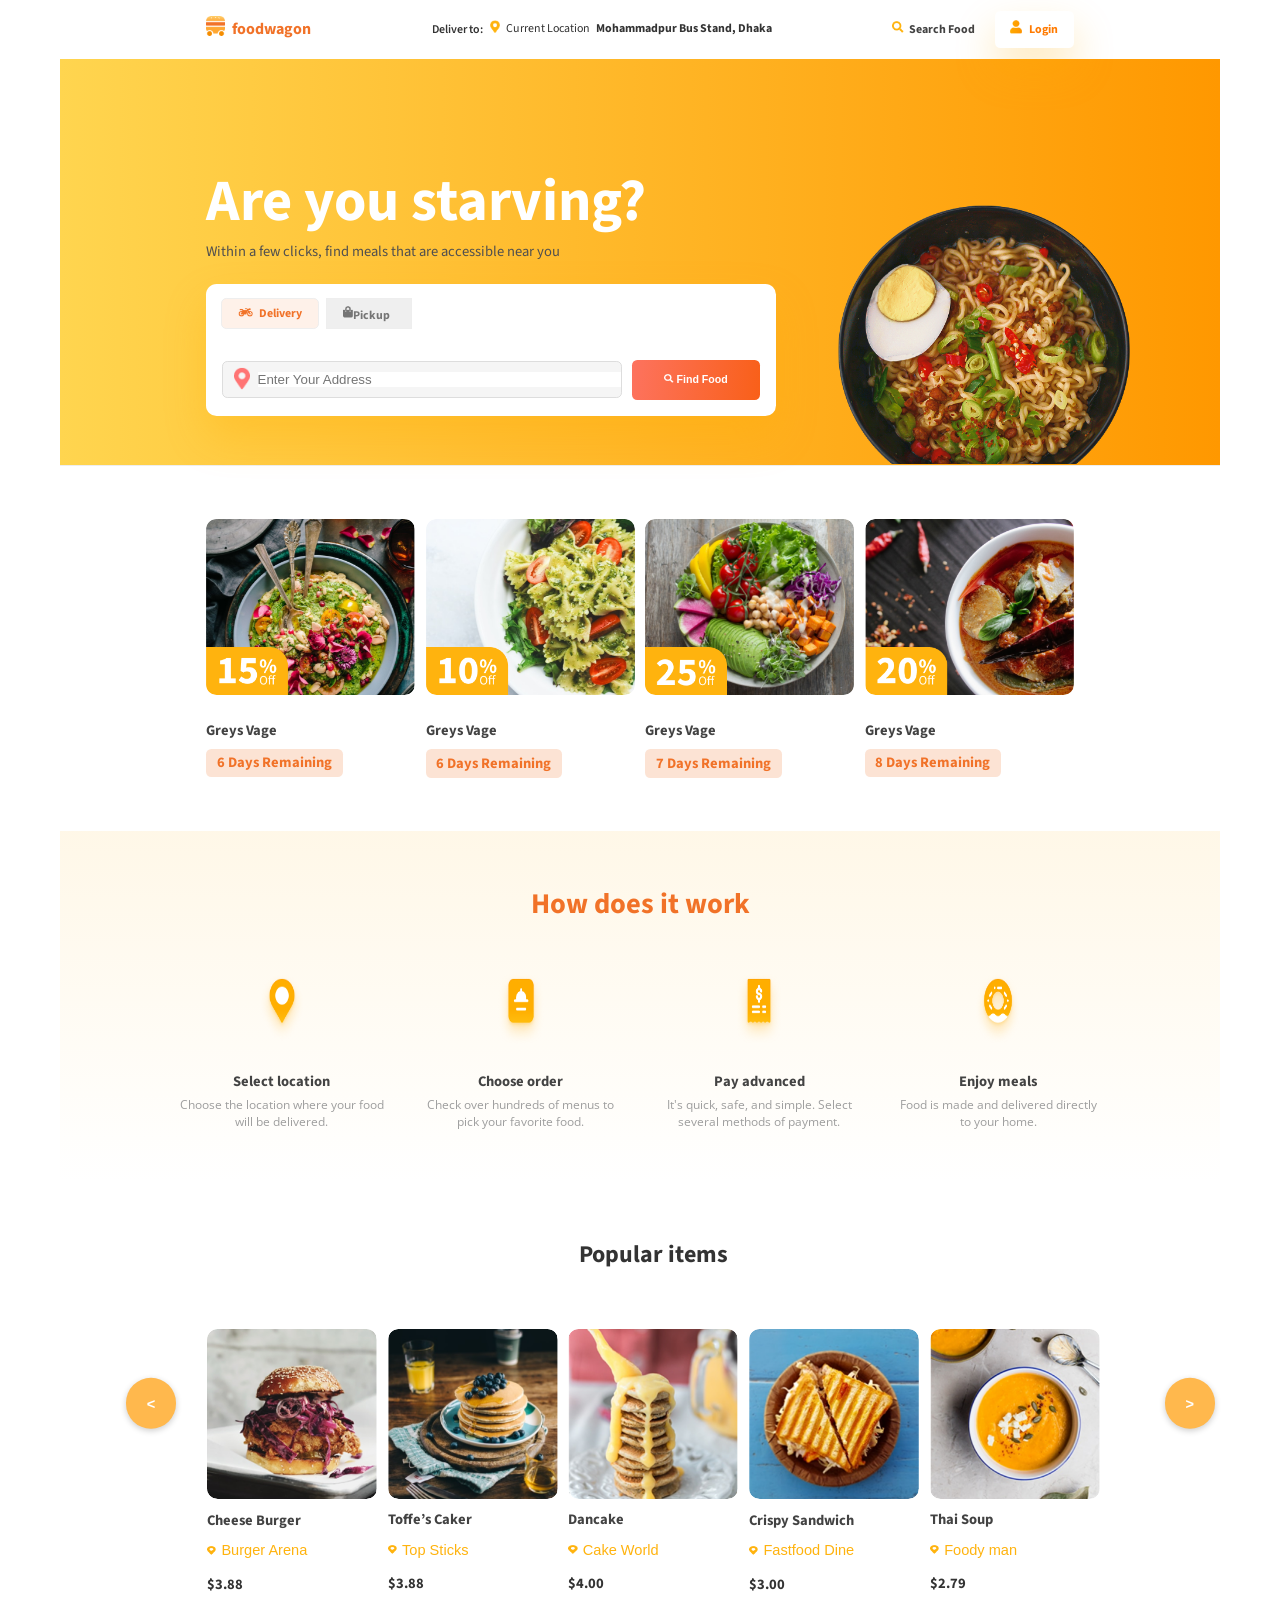
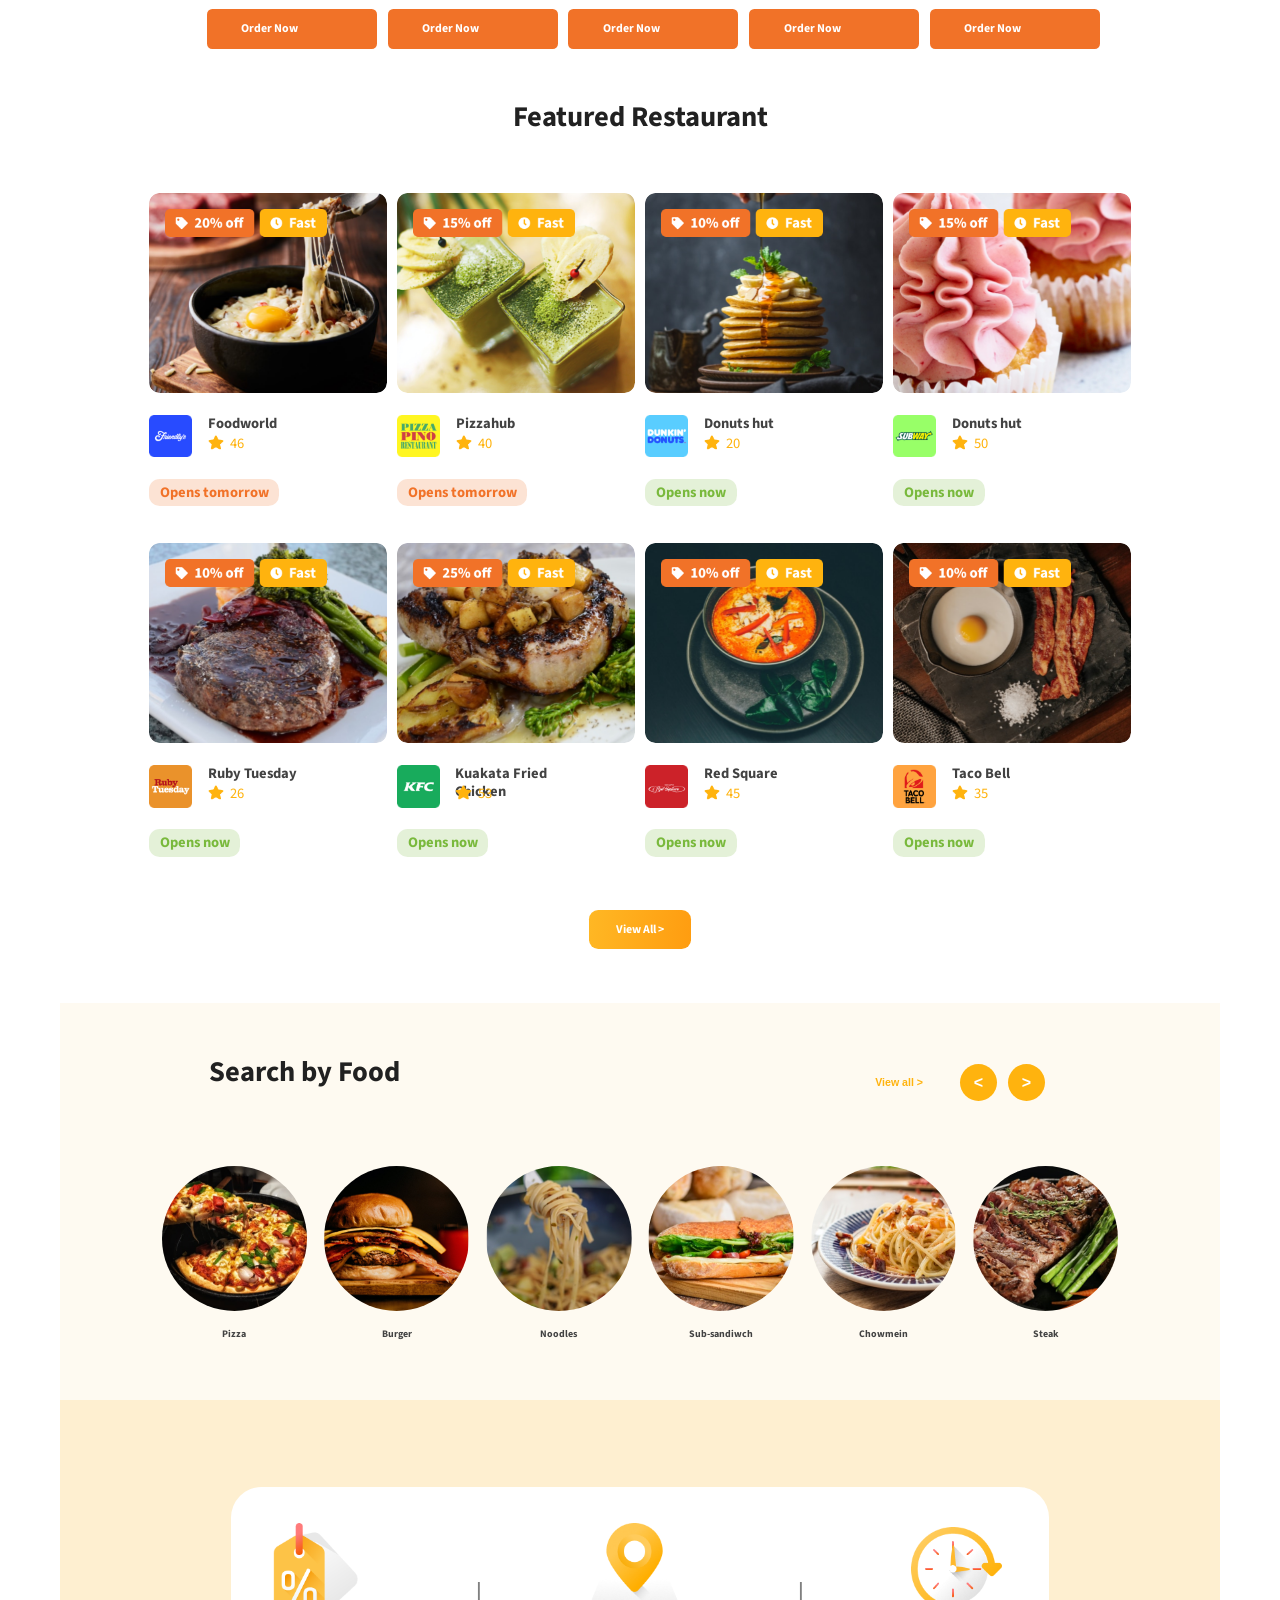
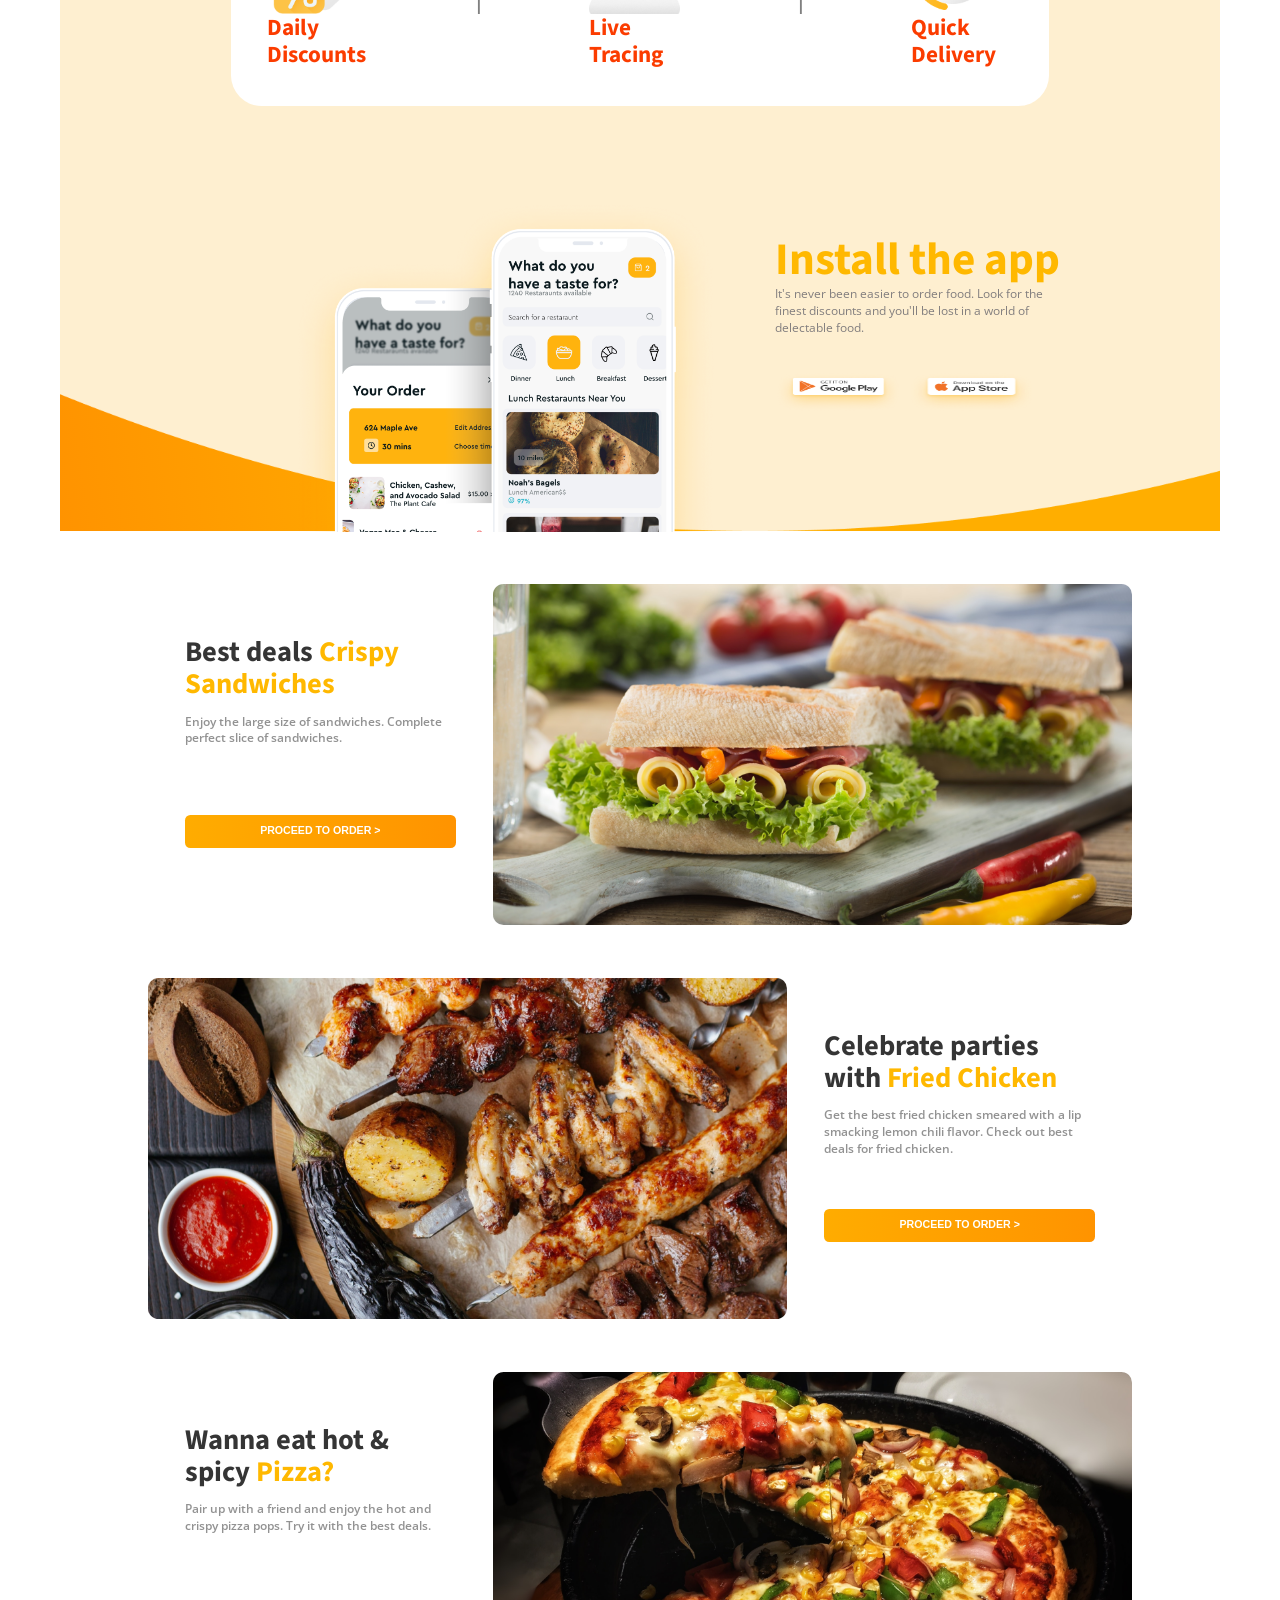
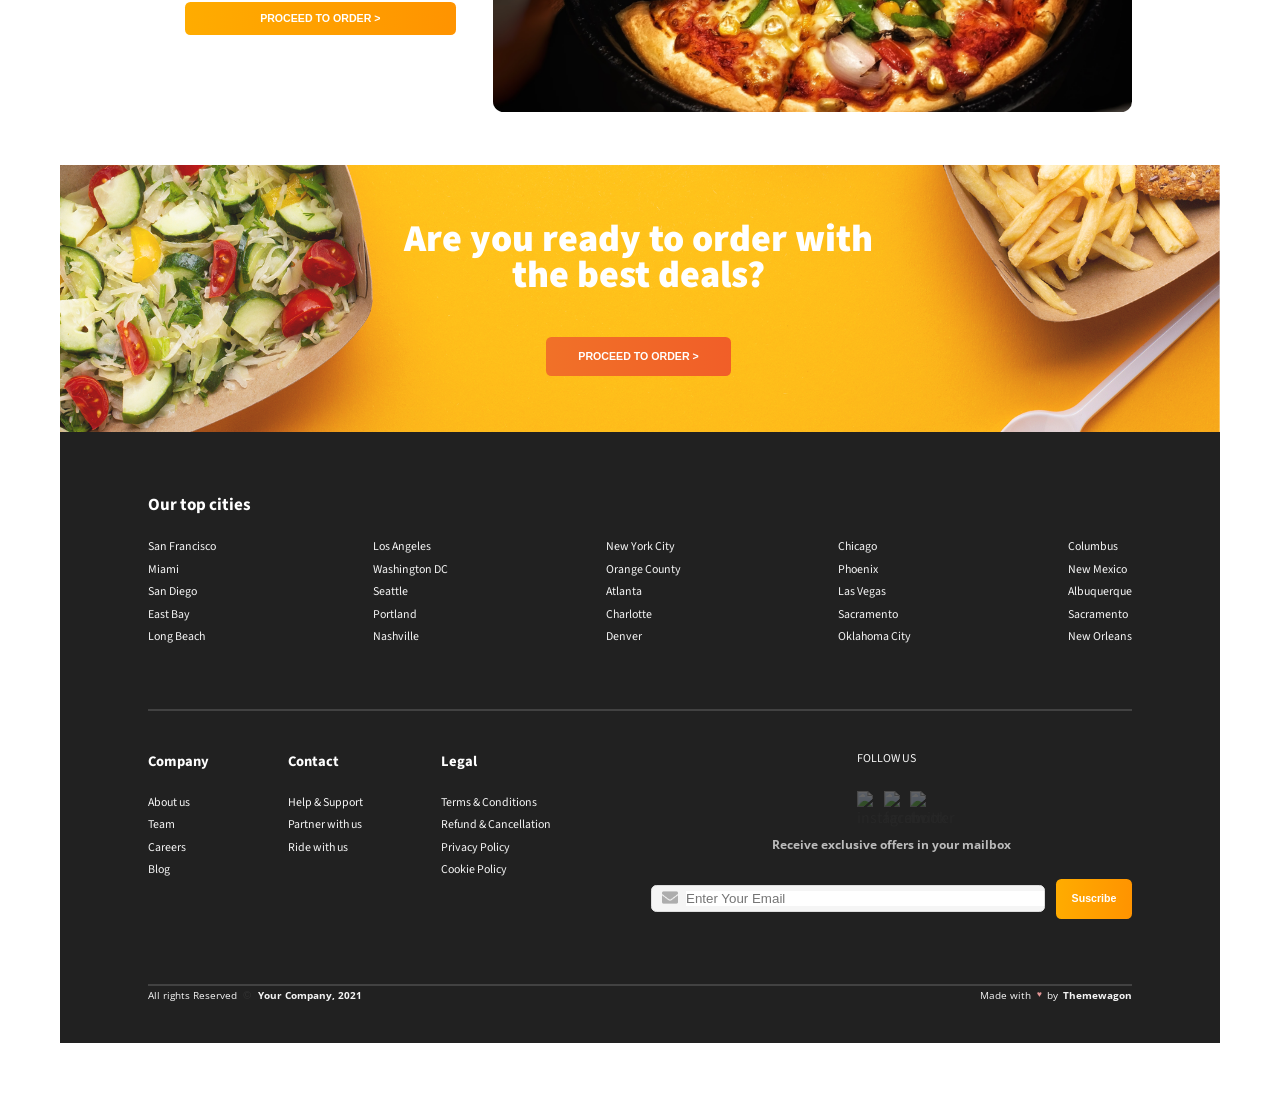
==== index.html @ 6596c67a "Food page" ====
<!DOCTYPE html>
<html lang="fr">

<head>
    <meta charset="UTF-8">
    <title>Section edit</title>

    <!-- Google Fonts -->
    <link rel="preconnect" href="https://fonts.googleapis.com">
    <link rel="preconnect" href="https://fonts.gstatic.com" crossorigin>
    <link
        href="https://fonts.googleapis.com/css2?family=Source+Sans+Pro:wght@300;400;600;700&family=Open+Sans:wght@400;600;700&display=swap"
        rel="stylesheet">
    
    <!-- Font Awesome 5 Free (CDN) -->
    <link href="https://cdn.jsdelivr.net/npm/@fortawesome/fontawesome-free@5.15.4/css/all.min.css" rel="stylesheet">

    <link rel="stylesheet" href="css/TopNap_Header.css">
    <link rel="stylesheet" href="css/FLASH.css">
    <link rel="stylesheet" href="css/HowDoes.css">
    <link rel="stylesheet" href="css/POP.css">
    <link rel="stylesheet" href="css/fr.css">
    <link rel="stylesheet" href="css/details.css">
    <link rel="stylesheet" href="css/CTA-FOOTER.css">
    <link rel="stylesheet" href="css/SFARES.css">

    <meta name="viewport" content="width=device-width, initial-scale=1.0">
        
</head>

<body>
    <main class="page-container">

        <!--Top Nav + Header-->
        <header class="top-nav-header">
            <div class="container">
                <!--Top Nav-->
                <div class="top-nav">
        
                    <!--Logo-->
                    <div class="logofoodwagon">
        
                        <!--Mask group-->
                        <div class="logo">
                            <img src="images/Mask Group.png" alt="logo">
                        </div>
        
                        <!--Frame 36-->
                        <div class="frame36">
                            <span class="food">food<span class="wagon">wagon</span></span>
                        </div>
        
                    </div>
        
                    <!--Deliver Address-->
                    <div class="deliver-address">
                        <div>
                            <p>Deliver to:</p>
                        </div>
        
                        <!--Frame 61-->
                        <div class="frame61">
                            <div>
                                <img src="images/map-marker-alt.png" alt="location">
                            </div>
        
                            <!--Frame 63-->
                            <div class="frame63">
                                <span class="current">Current Location </span>
                                <span>Mohammadpur Bus Stand, Dhaka</span>
                            </div>
                        </div>
        
                    </div>
        
                    <!--Search + Login button-->
                    <div class="search-login-button">
                        <!--Frame 39-->
                        <div class="frame39">
                            <span class="icon-search"><img src="images/Search.png"
                                    alt="icon search"></span>
                            <span class="search-food">Search Food</span>
                        </div>
        
                        <!--Frame 29-->
                        <div class="frame29">
                            <span class="icon-search"><img src="images/user.png"
                                    alt="icon user"></span>
                            <span class="login">Login</span>
                        </div>
        
                    </div>
        
                </div>
        
        
                <!--Header-->
                <div class="header">

                    <!--Background-->
                    <div class="background-jaune">

                        <!--Title + Order card-->
                        <div class="title-order-card">
                            <!--Title-->
                            <div class="title">
                                <h1>Are you starving?</h1>
                                <p>Within a few clicks, find meals that are accessible near you</p>
                            </div>
                        
                            <!--Order card-->
                            <div class="order-card">
                        
                                <!--Top-->
                                <div class="Top">
                        
                                    <!--Tab 1-->
                                    <div class="tab">
                                        <button class="tab1">
                                            <span><img src="images/moto.png" alt="Icone moto"></span>
                                            <span>Delivery</span>
                                        </button>
                                    
                                        <!--Tab 2-->
                                    
                                        <button class="tab2">
                                            <span><img src="images/sac.png" alt="Icone sac">Pickup</span>
                                        </button>
                                    </div>
                                   
                        
                                </div>
                        
                        
                                <!--HR-->
                        
                        
                                <!--Bottom-->
                                <div class="bottom">
                                    <!--Text field + Button-->
                                    <div class="text-field-button">
                                        <!--Text field-->
                                        <button class="text-field">
                                            <span><img src="images/map.png" alt="Icone map"></span>
                                            <input type="text" placeholder="Enter Your Address">
                                        </button>
                        
                                        <!--Button-->
                                        <button class="find-food-btn">
                                            <span><img src="images/recherche.png" alt="Icone Search"> Find
                                                Food</span>
                                        </button>
                        
                                    </div>
                                </div>
                        
                            </div>
                        
                        </div>
                        
                        <!--Image-->
                        <div class="noodle">
                            <img src="images/Image Base.png" alt="Nouilles">
                        </div>
                        
                    </div>
                    
                </div>
        
            </div>
        
        </header>


        <!--Flash deals-->
        <section class="flash-deal">
            <div class="flash-deal-container">
        
                <!--Flash deal card 1-->
                <div class="flashcard">
                    <!--Food Photo-->
                    <div class="food-photo">

        
                        <!--Image-->
                        <div class="picture">
                            <img src="images/Food Photo1.png" alt="Plate 1">
                        </div>
                    </div>
        
                    <!--Text + Badges-->
                    <div class="flashtext-badge">
                        <div class="grey">Greys Vage</div>
                    
                        <!--Frame 77-->
                        <div class="six-day">6 Days Remaining</div>
                    </div>
                </div>
        
                <!--Flash deal card 2-->
                <div class="flashcard">
                    <!--Food Photo-->
                    <div class="food-photo">
        
                        <!--Image-->
                        <div class="picture">
                            <img src="images/Food Photo2.png" alt="Plate 2">
                        </div>
                    </div>
        
                    <!--Text + Badges-->
                    <div class="flashtext-badge">
                        <div class="grey">Greys Vage</div>
        
                        <!--Frame 77-->
                        <div class="six-day">6 Days Remaining</div>
                    </div>
                </div>
        
                <!--Flash deal card 3-->
                <div class="flashcard">
                    <!--Food Photo-->
                    <div class="food-photo">
        
                        <!--Image-->
                        <div class="picture">
                            <img src="images/Food Photo3.png" alt="Plate 3">
                        </div>
                    </div>
        
                    <!--Text + Badges-->
                    <div class="flashtext-badge">
                        <div class="grey">Greys Vage</div>
        
                        <!--Frame 77-->
                        <div class="six-day">7 Days Remaining</div>
                    </div>
                </div>
        
                <!--Flash deal card 4-->
                <div class="flashcard">
                    <!--Food Photo-->
                    <div class="food-photo">
    
                        <!--Image-->
                        <div class="picture">
                            <img src="images/Food Photo4.png" alt="Plate 4">
                        </div>
                    </div>
        
                    <!--Text + Badges-->
                    <div class="flashtext-badge">
                        <div class="grey">Greys Vage</div>
        
                        <!--Frame 77-->
                        <div class="six-day">8 Days Remaining</div>
                    </div>
        
                </div>
        
            </div>
        </section>


        <!--How it works-->
        <section class="how-it-works">
            <div class="container">
                <!-- Title -->
                <h2 class="how-title">How does it work</h2>
        
                <!-- Features -->
                <div class="features">
                    <!-- Frame 1 -->
                    <div class="feature">
                        <div class="icon">
                            <img src="images/h1.png" alt="Select location">
                        </div>
                        <div class="texts">
                            <h3 class="feature-title">Select location</h3>
                            <p class="feature-body">Choose the location where your food will be delivered.</p>
                        </div>
                    </div>
        
                    <!-- Frame 2 -->
                    <div class="feature">
                        <div class="icon">
                            <img src="images/h2.png" alt="Choose order">
                        </div>
                        <div class="texts">
                            <h3 class="feature-title">Choose order</h3>
                            <p class="feature-body">Check over hundreds of menus to pick your favorite food.</p>
                        </div>
                    </div>
        
                    <!-- Frame 3 -->
                    <div class="feature">
                        <div class="icon">
                            <img src="images/h3.png" alt="Pay advanced">
                        </div>
                        <div class="texts">
                            <h3 class="feature-title">Pay advanced</h3>
                            <p class="feature-body">It's quick, safe, and simple. Select several methods of payment.</p>
                        </div>
                    </div>
        
                    <!-- Frame 4 -->
                    <div class="feature">
                        <div class="icon">
                            <img src="images/h4.png" alt="Enjoy meals">
                        </div>
                        <div class="texts">
                            <h3 class="feature-title">Enjoy meals</h3>
                            <p class="feature-body">Food is made and delivered directly to your home.</p>
                        </div>
                    </div>
                </div>
            </div>
        </section>



        
        <!--Popular items-->
        <section class="popular-items">
        
            <!--Slider button-->
            <div class="popslider-button">
            
                <!--Arrow left-->
                <div class="poparrow">
                    <button class="popleft">&lt;</button>
                </div>
            
                <!--Arrow rigth-->
                <div class="poparrow">
                    <button class="popright">&gt;</button>
                </div>
            
            </div>
            <div class="popular-items-container">
        
                <!--Title + Cards-->
                <div class="title-cards">
        
                    <!-- Title -->
                    <h2 class="title">Popular items</h2>
        
                    <!--Cards-->
                    <div class="cards">
        
                        <!--1-->
                        <div class="carte">
        
                            <!--Image + Title-->
                            <div class="image-title">
        
                                <!--Frame 40-->
                                <div class="img-cheese">
                                    <img src="images/cheese.png" alt="Cheese">
                                </div>
        
                                <!--Name + Location + Price-->
                                <div class="name-location-price">
        
                                    <!--Name + Location-->
                                    <div class="name-location">
                                        <!--Name-->
                                        <div class="name">
                                            <p>Cheese Burger</p>
                                        </div>
        
                                        <!--Location-->
                                        <div class="Location">
        
                                            <!--Icon-->
                                            <div class="icon">
                                                <img src="images/Icon.png" alt="Icon">
                                            </div>
        
                                            <!--Text-->
                                            <div class="text">
                                                <p>Burger Arena</p>
                                            </div>
        
                                        </div>
        
                                    </div>
        
                                    <!--Price-->
                                    <p class="price">$3.88</p>
        
                                </div>
        
                            </div>
        
                            <!--Button-->
                            <div class="button">
                                <button>Order Now</button>
                            </div>
        
                        </div>
        
                        <!--2-->
                        <div class="carte">
        
                            <!--Image + Title-->
                            <div class="image-title">
        
                                <!--Frame 40-->
                                <div class="img-cheese">
                                    <img src="images/cake.png" alt="cake">
                                </div>
        
                                <!--Name + Location + Price-->
                                <div class="name-location-price">
        
                                    <!--Name + Location-->
                                    <div class="name-location">
                                        <!--Name-->
                                        <div class="name">
                                            <p>Toffe’s Caker</p>
                                        </div>
        
                                        <!--Location-->
                                        <div class="Location">
        
                                            <!--Icon-->
                                            <div class="icon">
                                                <img src="images/Icon.png" alt="Icon">
                                            </div>
        
                                            <!--Text-->
                                            <div class="text">
                                                <p>Top Sticks</p>
                                            </div>
        
                                        </div>
        
                                    </div>
        
                                    <!--Price-->
                                    <p class="price">$3.88</p>
        
                                </div>
        
                            </div>
        
                            <!--Button-->
                            <div class="button">
                                <button>Order Now</button>
                            </div>
        
                        </div>
        
                        <!--3-->
                        <div class="carte">
        
                            <!--Image + Title-->
                            <div class="image-title">
        
                                <!--Frame 40-->
                                <div class="img-cheese">
                                    <img src="images/dancake.png" alt="Cheese">
                                </div>
        
                                <!--Name + Location + Price-->
                                <div class="name-location-price">
        
                                    <!--Name + Location-->
                                    <div class="name-location">
                                        <!--Name-->
                                        <div class="name">
                                            <p>Dancake</p>
                                        </div>
        
                                        <!--Location-->
                                        <div class="Location">
        
                                            <!--Icon-->
                                            <div class="icon">
                                                <img src="images/Icon.png" alt="Icon">
                                            </div>
        
                                            <!--Text-->
                                            <div class="text">
                                                <p>Cake World</p>
                                            </div>
        
                                        </div>
        
                                    </div>
        
                                    <!--Price-->
                                    <p class="price">$4.00</p>
        
                                </div>
        
                            </div>
        
                            <!--Button-->
                            <div class="button">
                                <button>Order Now</button>
                            </div>
        
                        </div>
        
                        <!--4-->
                        <div class="carte">
        
                            <!--Image + Title-->
                            <div class="image-title">
        
                                <!--Frame 40-->
                                <div class="img-cheese">
                                    <img src="images/crispy.png" alt="Cheese">
                                </div>
        
                                <!--Name + Location + Price-->
                                <div class="name-location-price">
        
                                    <!--Name + Location-->
                                    <div class="name-location">
                                        <!--Name-->
                                        <div class="name">
                                            <p>Crispy Sandwich</p>
                                        </div>
        
                                        <!--Location-->
                                        <div class="Location">
        
                                            <!--Icon-->
                                            <div class="icon">
                                                <img src="images/Icon.png" alt="Icon">
                                            </div>
        
                                            <!--Text-->
                                            <div class="text">
                                                <p>Fastfood Dine</p>
                                            </div>
        
                                        </div>
        
                                    </div>
        
                                    <!--Price-->
                                    <p class="price">$3.00</p>
        
                                </div>
        
                            </div>
        
                            <!--Button-->
                            <div class="button">
                                <button>Order Now</button>
                            </div>
        
                        </div>
        
                        <!--5-->
                        <div class="carte">
        
                            <!--Image + Title-->
                            <div class="image-title">
        
                                <!--Frame 40-->
                                <div class="img-cheese">
                                    <img src="images/soup.png" alt="Cheese">
                                </div>
        
                                <!--Name + Location + Price-->
                                <div class="name-location-price">
        
                                    <!--Name + Location-->
                                    <div class="name-location">
                                        <!--Name-->
                                        <div class="name">
                                            <p>Thai Soup</p>
                                        </div>
        
                                        <!--Location-->
                                        <div class="Location">
        
                                            <!--Icon-->
                                            <div class="icon">
                                                <img src="images/Icon.png" alt="Icon">
                                            </div>
        
                                            <!--Text-->
                                            <div class="text">
                                                <p>Foody man</p>
                                            </div>
        
                                        </div>
        
                                    </div>
        
                                    <!--Price-->
                                    <p class="price">$2.79</p>
        
                                </div>
        
                            </div>
        
                            <!--Button-->
                            <div class="button">
                                <button>Order Now</button>
                            </div>
        
                        </div>
        
                    </div>
        
                </div>
            </div>
        </section>

        <!--Featured Restaurant-->
        <section class="featured-restaurant">
            <!--Featured Restaurant container-->
            <div class="featured-restaurant-container">
        
                <!-- Title -->
                <h2 class="title">Featured Restaurant</h2>
        
        
                <!--Cards grid-->
                <div class="cards">
                    <!--1-->
                    <div class="CARTE">
                        <!--Food Photo-->
                        <div class="food-photo">
                            <!--Image-->
                            <img src="images/sfa/grid1.png" alt="Food Photo">
                        </div>
        
                        <!--Image + Name + Review + Badge-->
                        <div class="image-name-review-badge">
                            <!--Image + Name + Review-->
                            <div class="image-name-review">
                                <!--Restaurant Logo-->
                                <div class="logo">
                                    <img src="images/friendly.png" alt="restaurant logo">
                                </div>
        
                                <!--Name + Review-->
                                <div class="name-review">
                                    <!--Name-->
                                    <div class="name">Foodworld</div>
        
                                    <!--Review-->
                                    <div class="review">
                                        <div class="icon"><img src="images/star.png" alt="icon star"></div>
                                        <div class="text">
                                            46
                                        </div>
                                    </div>
                                </div>
        
                            </div>
        
                            <!--Badge-->
                            <div class="badge-orange">Opens tomorrow</div>
                        </div>
        
        
                    </div>
        
                    <!--2-->
                    <div class="CARTE">
                        <!--Food Photo-->
                        <div class="food-photo">
                            <!--Image-->
                            <img src="images/sfa/grid2.png" alt="Food Photo">
                        </div>
        
                        <!--Image + Name + Review + Badge-->
                        <div class="image-name-review-badge">
                            <!--Image + Name + Review-->
                            <div class="image-name-review">
                                <!--Restaurant Logo-->
                                <div class="logo">
                                    <img src="images/pizza.png" alt="restaurant logo">
                                </div>
        
                                <!--Name + Review-->
                                <div class="name-review">
                                    <!--Name-->
                                    <div class="name">Pizzahub</div>
        
                                    <!--Review-->
                                    <div class="review">
                                        <div class="icon"><img src="images/star.png" alt="icon star"></div>
                                        <div class="text">
                                            40
                                        </div>
                                    </div>
                                </div>
        
                            </div>
        
                            <!--Badge-->
                            <div class="badge-orange">Opens tomorrow</div>
                        </div>
                    </div>
        
                    <!--3-->
                    <div class="CARTE">
                        <!--Food Photo-->
                        <div class="food-photo">
                            <!--Image-->
                            <img src="images/sfa/grid3.png" alt="Food Photo">
                        </div>
        
                        <!--Image + Name + Review + Badge-->
                        <div class="image-name-review-badge">
                            <!--Image + Name + Review-->
                            <div class="image-name-review">
                                <!--Restaurant Logo-->
                                <div class="logo">
                                    <img src="images/dunkin.png" alt="restaurant logo">
                                </div>
        
                                <!--Name + Review-->
                                <div class="name-review">
                                    <!--Name-->
                                    <div class="name">Donuts hut</div>
        
                                    <!--Review-->
                                    <div class="review">
                                        <div class="icon"><img src="images/star.png" alt="icon star"></div>
                                        <div class="text">
                                            20
                                        </div>
                                    </div>
                                </div>
        
                            </div>
        
                            <!--Badge-->
                            <div class="badge-vert">Opens now</div>
                        </div>
                    </div>
        
                    <!--4-->
                    <div class="CARTE">
                        <!--Food Photo-->
                        <div class="food-photo">
                            <!--Image-->
                            <img src="images/sfa/grid4.png" alt="Food Photo">
                        </div>
        
                        <!--Image + Name + Review + Badge-->
                        <div class="image-name-review-badge">
                            <!--Image + Name + Review-->
                            <div class="image-name-review">
                                <!--Restaurant Logo-->
                                <div class="logo">
                                    <img src="images/subway.png" alt="restaurant logo">
                                </div>
        
                                <!--Name + Review-->
                                <div class="name-review">
                                    <!--Name-->
                                    <div class="name">Donuts hut</div>
        
                                    <!--Review-->
                                    <div class="review">
                                        <div class="icon"><img src="images/star.png" alt="icon star"></div>
                                        <div class="text">
                                            50
                                        </div>
                                    </div>
                                </div>
        
                            </div>
        
                            <!--Badge-->
                            <div class="badge-vert">Opens now</div>
                        </div>
                    </div>
        
                    <!--5-->
                    <div class="CARTE">
                        <!--Food Photo-->
                        <div class="food-photo">
                            <!--Image-->
                            <img src="images/sfa/grid5.png" alt="Food Photo">
                        </div>
        
                        <!--Image + Name + Review + Badge-->
                        <div class="image-name-review-badge">
                            <!--Image + Name + Review-->
                            <div class="image-name-review">
                                <!--Restaurant Logo-->
                                <div class="logo">
                                    <img src="images/ruby.png" alt="restaurant logo">
                                </div>
        
                                <!--Name + Review-->
                                <div class="name-review">
                                    <!--Name-->
                                    <div class="name">Ruby Tuesday</div>
        
                                    <!--Review-->
                                    <div class="review">
                                        <div class="icon"><img src="images/star.png" alt="icon star"></div>
                                        <div class="text">
                                            26
                                        </div>
                                    </div>
                                </div>
        
                            </div>
        
                            <!--Badge-->
                            <div class="badge-vert">Opens now</div>
                        </div>
                    </div>
        
                    <!--6-->
                    <div class="CARTE">
                        <!--Food Photo-->
                        <div class="food-photo">
                            <!--Image-->
                            <img src="images/sfa/grid6.png" alt="Food Photo">
                        </div>
        
                        <!--Image + Name + Review + Badge-->
                        <div class="image-name-review-badge">
                            <!--Image + Name + Review-->
                            <div class="image-name-review">
                                <!--Restaurant Logo-->
                                <div class="logo">
                                    <img src="images/kfc.png" alt="restaurant logo">
                                </div>
        
                                <!--Name + Review-->
                                <div class="name-review">
                                    <!--Name-->
                                    <div class="name">Kuakata Fried Chicken</div>
        
                                    <!--Review-->
                                    <div class="review">
                                        <div class="icon"><img src="images/star.png" alt="icon star"></div>
                                        <div class="text">
                                            53
                                        </div>
                                    </div>
                                </div>
        
                            </div>
        
                            <!--Badge-->
                            <div class="badge-vert">Opens now</div>
                        </div>
                    </div>
        
                    <!--7-->
                    <div class="CARTE">
                        <!--Food Photo-->
                        <div class="food-photo">
                            <!--Image-->
                            <img src="images/sfa/grid7.png" alt="Food Photo">
                        </div>
        
                        <!--Image + Name + Review + Badge-->
                        <div class="image-name-review-badge">
                            <!--Image + Name + Review-->
                            <div class="image-name-review">
                                <!--Restaurant Logo-->
                                <div class="logo">
                                    <img src="images/bs.png" alt="restaurant logo">
                                </div>
        
                                <!--Name + Review-->
                                <div class="name-review">
                                    <!--Name-->
                                    <div class="name">Red Square</div>
        
                                    <!--Review-->
                                    <div class="review">
                                        <div class="icon"><img src="images/star.png" alt="icon star"></div>
                                        <div class="text">
                                            45
                                        </div>
                                    </div>
                                </div>
        
                            </div>
        
                            <!--Badge-->
                            <div class="badge-vert">Opens now</div>
                        </div>
                    </div>
        
                    <!--8-->
                    <div class="CARTE">
                        <!--Food Photo-->
                        <div class="food-photo">
                            <!--Image-->
                            <img src="images/sfa/grid8.png" alt="Food Photo">
                        </div>
        
                        <!--Image + Name + Review + Badge-->
                        <div class="image-name-review-badge">
                            <!--Image + Name + Review-->
                            <div class="image-name-review">
                                <!--Restaurant Logo-->
                                <div class="logo">
                                    <img src="images/taco.png" alt="restaurant logo">
                                </div>
        
                                <!--Name + Review-->
                                <div class="name-review">
                                    <!--Name-->
                                    <div class="name">Taco Bell</div>
        
                                    <!--Review-->
                                    <div class="review">
                                        <div class="icon"><img src="images/star.png" alt="icon star"></div>
                                        <div class="text">
                                            35
                                        </div>
                                    </div>
                                </div>
        
                            </div>
        
                            <!--Badge-->
                            <div class="badge-vert">Opens now</div>
                        </div>
                    </div>
                </div>
        
        
                <!--Button-->
                <div class="button">
                    <span class="text">View All
                        <span>&gt;</span>
                    </span>
                </div>
        
            </div>
        </section>



        <!--Search by Food + Features + App Download-->
        <section class="searchbyfood-features-appdownload-container">
        
            <div class="searchbyfood-features-appdownload-container">
                <!--Search by Food-->
                <div class="searchbyfood">
        
                    <!--Title + Items + Button-->
                    <div class="sfa-title-items-button">
                        <!--Header-->
                        <div class="Header">
                            <!--Title-->
                            <h2 class="sfa-title">Search by Food</h2>
        
                            <!--Buttons-->
                            <div class="sfa-buttons">
        
                                <!--Button-->
                                <div class="sfa-button">
                                    <button><span>View all &gt;</span></button>
                                </div>
        
                                <!--Slider button-->
                                <div class="sfa-slider-button">
                                    <!--Arrow Left-->
                                    <div class="sfa-arrow"><span id="sfa-left">&lt;</span></div>
        
                                    <!--Arrow Right-->
                                    <div class="sfa-arrow"><span id="sfa-right">&gt;</span></div>
                                </div>
                            </div>
                        </div>
        
                        <!--Items grid-->
                        <div class="sfa-items">
                            <!--1-->
                            <div class="sfa-item">
                                <!--Food Photo-->
                                <div class="sfafood-photo">
                                    <!--Image-->
                                    <img src="images/sfa/food1.png" alt="Food Photo">
                                </div>
        
                                <!--Name-->
                                <div class="sfa-name">Pizza</div>
        
                            </div>
        
                            <!--2-->
                            <div class="sfa-item">
                                <!--Food Photo-->
                                <div class="sfafood-photo">
                                    <!--Image-->
                                    <img src="images/sfa/food2.png" alt="Food Photo">
                                </div>
        
                                <!--Name-->
                                <div class="sfa-name">Burger</div>
        
                            </div>
        
                            <!--3-->
                            <div class="sfa-item">
                                <!--Food Photo-->
                                <div class="sfafood-photo">
                                    <!--Image-->
                                    <img src="images/sfa/food3.png" alt="Food Photo">
                                </div>
        
                                <!--Name-->
                                <div class="sfa-name">Noodles</div>
        
                            </div>
        
                            <!--4-->
                            <div class="sfa-item">
                                <!--Food Photo-->
                                <div class="sfafood-photo">
                                    <!--Image-->
                                    <img src="images/sfa/food4.png" alt="Food Photo">
                                </div>
        
                                <!--Name-->
                                <div class="sfa-name">Sub-sandiwch</div>
        
                            </div>
        
                            <!--5-->
                            <div class="sfa-item">
                                <!--Food Photo-->
                                <div class="sfafood-photo">
                                    <!--Image-->
                                    <img src="images/sfa/food5.png" alt="Food Photo">
                                </div>
        
                                <!--Name-->
                                <div class="sfa-name">Chowmein</div>
        
                            </div>
        
                            <!--6-->
                            <div class="sfa-item">
                                <!--Food Photo-->
                                <div class="sfafood-photo">
                                    <!--Image-->
                                    <img src="images/sfa/food6.png" alt="Food Photo">
                                </div>
        
                                <!--Name-->
                                <div class="sfa-name">Steak</div>
        
                            </div>
        
                        </div>
        
                    </div>
                </div>
        
                <!--Features-->
                <div class="sfa-features">
                    <!--Card-->
                    <div class="sfa-cards">
        
                        <!--1-->
                        <div class="sfa-card">
                            <!--icon-->
                            <div class="sfa-icon">
                                <img src="images/sfa/I1.png" alt="ICON">
                            </div>
        
                            <!--Text-->
                            <p class="text">Daily Discounts</p>
                        </div>
        
                        <!--HR-->
                        <div class="sfa-HR"><span>|</span></div>
        
                        <!--2-->
                        <div class="sfa-card">
                            <!--icon-->
                            <div class="sfa-icon">
                                <img src="images/sfa/I2.png" alt="ICON">
                            </div>
        
                            <!--Text-->
                            <p class="text">Live Tracing</p>
                        </div>
        
                        <!--HR-->
                        <div class="sfa-HR"><span>|</span></div>
        
                        <!--3-->
                        <div class="sfa-card">
                            <!--icon-->
                            <div class="sfa-icon">
                                <img src="images/sfa/I3.png" alt="ICON">
                            </div>
        
                            <!--Text-->
                            <p class="text">Quick Delivery</p>
                        </div>
        
                    </div>
        
                </div>
        
                <!--App Download-->
                <div class="appdownload">
        
                    <div class="sfa-arriere">
                        <img src="images/sfa/bg.png" alt="">
                    </div>
        
                    <div class="sfa-avant">
                        <!--Image-->
                        <div class="sfa-image">
                            <img src="images/sfa/iphone .png" alt="ICON">
                        </div>
        
                        <!--Text + Button-->
                        <div class="sfa-text-button">
        
                            <!--Text-->
                            <div class="bloctextinstall">
                                <!--Title-->
                                <h1>Install the app</h1>
                                <!--body-->
                                <p>It's never been easier to order food. Look for the finest discounts and you'll be lost in a
                                    world of
                                    delectable food.</p>
        
                            </div>
        
                            <!--Button-->
                            <div class="blocbuttonGoogleApp">
                                <!--Google Play Download-->
                                <div class="google-play-download">
                                    <img src="images/sfa/Google Play Download.png" alt="ICON">
                                </div>
        
                                <!--App Store Download Button-->
                                <div class="google-play-download">
                                    <img src="images/sfa/App Store Download Button.png" alt="ICON">
                                </div>
                            </div>
                        </div>
        
                    </div>
        
                    <div class="background-sfa">
        
                    </div>
                </div>
        
            </div>
        
        </section>




        <!--Details-->
        <section class="details">
            <!--Details container-->
            <div class="details-container">
                <!--Details cards 1-->
                <div class="details-card">
                    <!--Left-->
                    <div class="left-detail">
                        <!--Text-->
                        <div class="text-best">
                            <!--Title-->
                            <div class="title-best">
                                <span>Best deals <span class="orange">Crispy Sandwiches</span></span>
                            </div>
        
                            <!--Body-->
                            <p class="body-best">Enjoy the large size of sandwiches. Complete perfect slice of sandwiches.</p>
                        </div>
        
                        <!--Button-->
                        <div class="button-left">
                            <button>
                                <span>PROCEED TO ORDER <span class="chevron">&gt;</span></span>
                            </button>
        
                        </div>
                    </div>
        
                    <!--Right-->
                    <div class="right-detail">
                        <img src="images/details/Right1.png" alt="details cards 1 photo">
                    </div>
        
                </div>
        
                <!--Details cards 2-->
                <div class="details-card" id="d2">
                    <!--Left-->
                    <div class="left-detail">
                        <!--Text-->
                        <div class="text-best">
                            <!--Title-->
                            <div class="title-best">
                                <span>Celebrate parties with <span class="orange">Fried Chicken</span></span>
                            </div>
        
                            <!--Body-->
                            <p class="body-best">Get the best fried chicken smeared with a lip smacking lemon chili flavor. Check out
                                best deals for fried chicken.</p>
                        </div>
        
                        <!--Button-->
                        <div class="button-left">
                            <button>
                                <span>PROCEED TO ORDER <span class="chevron">&gt;</span></span>
                            </button>
        
                        </div>
                    </div>
        
                    <!--Right-->
                    <div class="right-detail">
                        <img src="images/details/Right3.png" alt="details cards 1 photo">
                    </div>
        
                </div>
        
                <!--Details cards 3-->
                <div class="details-card">
                    <!--Left-->
                    <div class="left-detail">
                        <!--Text-->
                        <div class="text-best">
                            <!--Title-->
                            <div class="title-best">
                                <span>Wanna eat hot & spicy <span class="orange">Pizza?</span></span>
                            </div>
        
                            <!--Body-->
                            <p class="body-best">Pair up with a friend and enjoy the hot and crispy pizza pops. Try it with the best
                                deals.</p>
                        </div>
        
                        <!--Button-->
                        <div class="button-left">
                            <button>
                                <span>PROCEED TO ORDER <span class="chevron">&gt;</span></span>
                            </button>
        
                        </div>
                    </div>
        
                    <!--Right-->
                    <div class="right-detail">
                        <img src="images/details/Right2.png" alt="details cards 1 photo">
                    </div>
        
                </div>
            </div>
        </section>
   
        <!--CTA + Footer-->
        <section class="CTA-footer">
            <!--CTA-footer container-->
            <div class="CTA-footer-container">
        
                <!--CTA-->
                <div class="CTA">
                    <!--BG-->
                    <div class="BG">
                        <img src="images/CTA/bg.png" alt=" background image">
                    </div>
        
                    <!--text-button-->
                    <div class="text-button">
                        <!--Text-->
                        <h2>Are you ready to order with the best deals?</h2>
        
                        <!--Button-->
                        <button class="proc-button">
                            <span>PROCEED TO ORDER <span class="chevron"> &gt;</span></span>
                        </button>
                    </div>
        
                </div>
        
                <!--Footer-->
                <div class="footer">
                    <!--Our Top Cities-->
                    <div class="OurTopCities">
        
                        <!--Title-->
                        <h3>Our top cities</h3>
        
                        <!--Items-->
                        <div class="items">
                            <!--item1-->
                            <div class="item1">
                                <span>San Francisco</span>
                                <span>Miami</span>
                                <span>San Diego</span>
                                <span>East Bay</span>
                                <span>Long Beach</span>
                            </div>
        
                            <!--item2-->
                            <div class="item1">
                                <span>Los Angeles</span>
                                <span>Washington DC</span>
                                <span>Seattle</span>
                                <span>Portland</span>
                                <span>Nashville</span>
                            </div>
        
                            <!--item3-->
                            <div class="item1">
                                <span>New York City</span>
                                <span>Orange County</span>
                                <span>Atlanta</span>
                                <span>Charlotte</span>
                                <span>Denver</span>
                            </div>
        
                            <!--item4-->
                            <div class="item1">
                                <span>Chicago</span>
                                <span>Phoenix</span>
                                <span>Las Vegas</span>
                                <span>Sacramento</span>
                                <span>Oklahoma City</span>
                            </div>
        
                            <!--item5-->
                            <div class="item1">
                                <span>Columbus</span>
                                <span>New Mexico</span>
                                <span>Albuquerque</span>
                                <span>Sacramento</span>
                                <span>New Orleans</span>
                            </div>
                        </div>
        
                    </div>
        
                    <!--Menu + Subscription + Rights-->
                    <div class="MenuSubscriptionRights">
                        <!--Menu + Subscription-->
                        <div class="MenuSubscription">
        
                            <!--Menus-->
                            <div class="menus">
                                <!--menu 1-->
                                <div class="menu">
                                    <!--Title-->
                                    <h3>Company</h3>
        
                                    <!--item-menu1-->
                                    <div class="item1">
                                        <span>About us</span>
                                        <span>Team</span>
                                        <span>Careers</span>
                                        <span>Blog</span>
                                    </div>
                                </div>
        
                                <!--menu 2-->
                                <div class="menu">
                                    <!--Title-->
                                    <h3>Contact</h3>
        
                                    <!--item-menu2-->
                                    <div class="item1">
                                        <span>Help & Support</span>
                                        <span>Partner with us</span>
                                        <span>Ride with us</span>
                                    </div>
                                </div>
        
                                <!--menu 3-->
                                <div class="menu">
                                    <!--Title-->
                                    <h3>Legal</h3>
        
                                    <!--item-menu3-->
                                    <div class="item1">
                                        <span>Terms & Conditions</span>
                                        <span>Refund & Cancellation</span>
                                        <span>Privacy Policy</span>
                                        <span>Cookie Policy</span>
                                    </div>
                                </div>
                            </div>
        
                            <!--Follow + Subscription-->
                            <div class="FollowSubscription">
                                <!--Follow Us-->
                                <div class="follow-us">
                                    <!--Title-->
                                    <span>FOLLOW US</span>
        
                                    <!--Icon-->
                                    <div class="icons">
                                        <div class="icon"><img src="C:\Users\HP New\Downloads\CTA\1.png" alt="instagram "></div>
                                        <div class="icon"><img src="C:\Users\HP New\Downloads\CTA\2.png" alt="facebook "></div>
                                        <div class="icon"><img src="C:\Users\HP New\Downloads\CTA\3.png" alt=" twitter"></div>
                                    </div>
        
                                </div>
        
                                <!--Subscription-->
                                <div class="subscription">
                                    <!--Text-->
                                    <p>Receive exclusive offers in your mailbox</p>
        
                                    <!--Text field + Button-->
                                    <div class="text-field-button">
                                        <!--Text field-->
                                        <button class="text-field">
                                            <span><img src="images/CTA/envelope.png" alt="Icone mail"></span>
                                            <input type="text" placeholder="Enter Your Email">
                                        </button>
        
                                        <!--Button-->
                                        <button class="button">
                                            <span>Suscribe</span>
                                        </button>
        
                                    </div>
        
                                </div>
                            </div>
                        </div>
        
                    </div>
        
                    <!--HR + Rights-->
                    <div class="HR-rights">
        
                        <!--Rights-->
                        <div class="Rights">
                            <span class="all">All rights Reserved</span>
                            <span class="copy">&copy;</span>
                            <span class="company">Your Company, 2021</span>
                        </div>
        
                        <!--Made by-->
                        <div class="made-by">
                            <span class="made">Made with </span>
                            <span class="heart">&hearts;</span>
                            <span class="made">by</span>
                            <span class="theme">Themewagon</span>
                        </div>
        
        
                    </div>
                </div>
        
            </div>
        
        </section>
    </main>
</body>

</html>
---- css/TopNap_Header.css ----
/* === RESET DE BASE === */
* {
  margin: 0;
  padding: 0;
  box-sizing: border-box;
}

body {
  font-family: 'Source Sans Pro', sans-serif;
  color: #333;
}

/* === CONTAINER GLOBAL === */
.page-container {
  width: 100%;
  max-width: 1200px;
  margin: 0 auto;
  margin: 0 auto;/* centre horizontalement */
  padding: 0 20px;/* espace intérieur gauche/droite (utile en mobile) */
  box-sizing: border-box; /* inclure padding dans la largeur */
}

/* Espacement entre sections */
.page-container section {
  margin-bottom: 4.16vw; /* gap de Figma */
}

/* === TOP NAV === */
.top-nav-header {
  background: #fff;
  border-bottom: 1px solid #eee;
  margin-bottom: 4.16vw;
}

.top-nav {
  display: flex;
  justify-content: space-between;
  align-items: center;
  gap: 0.62vw; /*12 px*/
  padding: 0.83vw 11.43vw;/*16px 220px*/
}

/* Logo */
.logofoodwagon {
  display: flex;
  align-items: center;
  gap: 0.59vw;
  height: auto;
   
}

.logofoodwagon .logo {
  width: 1.45vw;/*28px*/
  height: 100%;/*29.976593017578125px*/
}

.logo img {
  width: 100%;
  height: auto;
}

.logofoodwagon .frame36{
  flex: 1;
  display: flex;
  justify-content: center;
  align-items: center;
  font-weight: 700;
     /* width: 14.03vw;*/
}

.logofoodwagon .food {
  color:#F17228; /* orange */
}

.logo .wagon {
  color: #FFB30E; /* noir/gris */
}

/* Deliver Address */
.top-nav .deliver-address {
  display: flex;
  align-items: center;
  gap: 0.62vw;
  font-size: 0.93vw;
  height: 100%;
}

.deliver-address p {
  font-weight: 600;
}


.frame61 {
  display: flex;
  flex-direction: row;
  align-items: center;
  gap: 6px;
  font-size: 0.935vw;
  line-height: 140%;
}

.frame61 img {
  width: 0.72vw;
  height: auto;

}

.frame63 {
  display: flex;
  flex-direction: row;
  font-size: 0.935vw;
  font-weight: 700;
  gap: 0.46vw;
}

.frame63 .current {
  font-weight: 400;
}

/* Search + Login */
.top-nav .search-login-button {
  display: flex;
  gap: 1.55vw; /*30px*/
  align-items: center;
  width: auto;
}

.frame39,
.frame29 {
    display: flex;
    align-items: center;
    cursor: pointer;
    font-size: 0.935vw; /*18px*/
    font-weight: 700;
}

.frame39 {
    background: #FFFFFF;
    color: #424242;
    gap: 0.41vw; /*8px*/
}

.frame39 .icon-search img{
  width: 0.93vw; /*18px*/
  height: auto;
}

.frame29 {
  background: #fff;
  color: #FF7A00;
  padding: .72vw 1.24vw; /*14px 24px*/
  border-radius: 0.42vw; /*8px;*/
  gap: .51vw; /*10px*/
  box-shadow: 0px 20px 40px 0px #FFAE004A;
}

.frame29 .icon-search img {
  width: 0.93vw;/*18px*/
  height: auto;
}


/* === HERO SECTION === */
.header {
  display: flex;
  justify-content: space-between;
  align-items: center;
  gap: 40px;
  flex-wrap: wrap;
  padding: 6.86vw 11.43vw 0vw 11.43vw; /*132px 220px*/
  height: 31.73vw; /*132px */
  background: linear-gradient(90deg, #FFD54F, #FF9800);
}

.background-jaune {
  display: flex;
  flex-direction: row;
  width: 100%;
  /*padding: 6.86vw 11.43vw 0vw 11.43vw; /*132px 220px*/
}

.background-jaune .title-order-card {
    display: flex;
    justify-content: space-between;
    flex-direction: column;
    gap: 1.66vw; /*32px;*/
    height: 18.47vw; /*355.45px*/
}


.title-order-card .title {
  display: flex;
  justify-content: space-between;
  flex-direction: column;
  gap: .77vw; /*15px;*/
  border-radius: .83vw; /*16px;*/
}

.title h1 {
  font-size: 4.57vw; /*88px*/
  line-height: 100%;
  font-weight: 700;
  color: #fff;
}

.title p {
  font-size: 1.14vw; /*22px;*/
  color: #504F4F;
  font-weight: 400;
}

/* Order Card */
.title-order-card .order-card {
  background: #fff;
  border-radius: .83vw; /*16px;*/
  width: 44.49vw;/*856px;*/
  box-shadow: 0px 20px 40px 0px #FFAE004A;
  font-size: .93vw;/*18px;*/;
}

.order-card .Top {
  display: flex;
  justify-content: space-between;
  align-items: flex-start;
  gap: .41vw; /*8px;*/
  padding: 1.14vw; /*24px;*/
}

.Top .tab {
  display: flex;
  gap: 0.51vw;/*10px*/
}

.tab .tab1, .tab .tab2{
  display: flex;
  border: 1px solid #eee;
  padding: .519vw 1.24vw;/*10px 24px;*/
  gap: .51vw; /*10px*/
  cursor: pointer;
  line-height: 100%;
  align-items: center;
}

.tab1 span, .tab2 span {
  font-family: "Source Sans Pro", sans-serif;
  font-weight: 700;
  font-size: .93vw; /*18px;*/

}

.tab1 {
  background: #F172281A;
  color: #F17228;
  border-radius: .41vw;/*8px;*/
  width: 7.69vw; /*148px;*/
}

.tab1 img {
  width: 1.19vw; /*23px;*/
  height: auto;
 
}

.tab2 {
  color: #757575;
  width: 6.7vw; /*129px;*/

}

.tab2 img {
  width: .83vw; /*16px;*/
  height: auto;
}

/* Bottom */
.order-card .bottom {
  display: flex;
  justify-content: space-between;
  align-items: center;
  gap: .51vw;  /*10px;*/
  padding: 1.24vw; /*24px;*/
}

.bottom .text-field-button {
  display: flex;
  align-items: center;
  gap: .83vw; /*16px;*/
  width: 41.99vw;/*808px*/
}

.text-field-button .text-field {
  display: flex;
  align-items: center;
  flex: 1;
  gap: .62vw;/*12px;*/
  border: 1px solid #ddd;
  border-radius:.41vw;/*8px;*/
  background-color: #F5F5F5;
  padding-top: .36vw;/*7px;*/
  padding-bottom: .41vw;/*8px;*/
  padding-left:.83vw ;/*16px;*/
  width: 30.82vw; /* 593px*/
  font-family: "Open Sans",sans-serif;
  font-weight: 400;
  font-size: .93vw;/*18px;*/;
}

.text-field img {
  width: .93vw; /*18px;*/;
  height: auto;
}

.text-field input {
  border: none;
  outline: none;
  flex: 1;
}

.text-field-button .find-food-btn {
  display: flex;
  background: linear-gradient(95.71deg, #FF7A7A -39.64%, #F75900 135.31%);
  color: #fff;
  padding: 1.09vw 2.49vw;/*21px 48px;*/
  border: none;
  border-radius: .41vw; /*8px;*/
  font-weight: 700;
  cursor: pointer;
  font-size: .93vw;/*18px;*/;
  line-height: 100%;
  gap: .51vw; /*10px*/
}

.find-food-btn img {
  width: .72vw;/*16px;*/
  height: auto;
}

.background-jaune .noodle {
  width: 31.39vw; /*604px;*/
  height: auto;    
}

.noodle img {
  position: relative;
  top: 2.5vw;/*50px;*/
  left: 20.73%;/*1098px;*/
  width:22.83vw; /*497px;*/
  height: auto;
}


/* Media queries */
@media (max-width: 1024px) {

  /*Responsivité tablette*/
  .page-container {
    max-width: 100%;
    padding: 0 15px;
  }

  .page-container section {
    margin-bottom: 50px;
    /* on réduit le gap */
  }

  .top-nav {
    padding: 12px 5%;
  }
  
  .top-nav-header {
    margin-bottom: 7.5vw;
  }
  
  .header {
    height: 31.5vw;
  }

  .tab .tab1, .tab .tab2 {
  width: 9.69vw;/*148px;*/
  }

}

@media (max-width: 600px) {

  /*Responsivité mobile*/
  .page-container {
    padding: 0 10px;
  }

  .page-container section {
    margin-bottom: 30px;
  }

  .top-nav {
    flex-direction: column;
    gap: 10px;
    padding: 10px 20px;
  }

    .top-nav-header {
      margin-bottom: 7.5vw;
    }
  
    .header {
      height: 35.5vw;
    }

    .noodle img {
      top: 5.4vw;
      left: 17.9%;
      width: 20.83vw;
      height: auto;
    }

    .deliver-address {
      justify-content: center;
      width: 100%;
    }
}

@media (max-width: 400px) {
  .header {
      height: 47vw;
      padding: 0vw;
  }

  .title-order-card {
    margin-top: 4vw;
    margin-left: 8vw;
  }

  .order-card {
    width: 54vw;
  }

  .tab .tab1,
  .tab .tab2 {
       width: 18vw;/*148px;*/
       /*height: 10%;*/
     }

  .tab1 img, .tab2 img {
    width: 3vw;
  }

  .background-jaune .noodle {
    padding-top: 20%;
    width: 52.39vw;
  }
}
---- css/FLASH.css ----
/*section flash deal container DU FOLDER FOODWAGON*/

.flash-deal-container {
    display: flex;
    justify-content: space-between;
    align-items: center;
    gap: 0.83vw;/*16px*/
    margin: 0vw 11.43vw;/*16px 220px*/
}

.flash-deal-container .flashcard {
    display: flex;
    flex-direction: column;
    align-items: flex-start;
    gap: 1.66vw; /*32px*/
    width: 18.55vw;/*356.91px*/
}

.flashcard .picture {
    width: 100%;/*356.91px=15vw*/
    height: auto;
}


.picture img {
    width: 100%;/*356.91px=15vw*/
    height: 100%;
}


.discount {
    position: absolute;
    display: flex;
    align-items: center;
    flex-direction: row;
    background: #FFB30E;
    border-top-right-radius: 1.66vw;
    /*32px;*/
    /*max-width: 20%;
    width: 140;
    height: 83;*/
}


.discount .number {
    font-weight: 700;
    font-size: clamp(32px, 2.53vw, 68px);/*68px*/
    line-height: 106%;
    color: #FFFFFF;
}

.discount .per-symbol {
    font-weight: 700;
    font-size: clamp(13px, 1.82vw, 35px);/*68px*/
    line-height: 120%;
    color: #FFFFFF;
}


.flash-deal-container .flashtext-badge {
    display: flex;
    justify-content: space-between;
    flex-wrap: wrap;
    flex-direction: column;
    gap: 0.73vw;/*14px*/
    font-size: clamp(10px, 1.14vw, 22px);/*22px;*/
    align-content: flex-start;

}

.flashtext-badge .grey {
    color: #424242;
    line-height: 120%;
    font-weight: 700;
    padding-left: 0%;

}

.flashtext-badge .six-day {
    border-radius: .41vw;
    background-color: #F1722833;
    color: #F17228;
    font-weight: 700;
    line-height: 120%;
    padding: 0.42vw 0.83vw;
}


@media (max-width: 600px) {
    .flash-deal-container {
        flex-wrap: wrap;
        align-items: center;
        gap: .83vw;/*16px*/
    }

    .flashcard {
        flex: 1 1 100%;/* 1 carte par ligne */
        max-width: 100%;
    }

}


@media (max-width: 1024px) {

    /*Responsivité tablette*/
    .flash-deal-container {
        flex-wrap: wrap;
        align-items: center;
        flex: 0 0 18.55vw;/* base ~365.91px, mais flexible */
        gap: 2.9vw;
    }

    .flashcard {
        flex: 1 1 45%;/* 2 cartes par ligne */
        max-width: 55%;
    }

}
---- css/HowDoes.css ----
/* Section container */
.how-it-works {
    padding: 4.15vw 0vw;
    /* 80px / 1920 */
    background: linear-gradient(180deg, rgba(255, 206, 103, 0.22) -42.47%, rgba(253, 237, 202, 0) 100%);
    text-align: center;

}

.how-it-works .container {
    display: flex;
    align-items: center;
    flex-direction: column;
    gap: 3.69vw;
    /* 71px */

}

/* Title */
.container .how-title {
    font-family: "Source Sans Pro", sans-serif;
    font-weight: 700;
    font-size: clamp(20px, 2.08vw, 43px);
    /* 40px */
    color: #F17228;
    font-size: 2.23vw;
    /* 43px */
}

/* Features container */
.container .features {
    display: flex;
    justify-content: space-between;
    width: 71.93vw;
    align-items: flex-start;
    gap: 1.66vw;
    /* 32px */
}

/* Each feature */
.features .feature {
    display: flex;
    flex-direction: column;
    width: 15.95vw;
    gap: 2.13vw;
    /*min-width: 200px;
    max-width: 16%;*/
    align-items: center;
    font-size: .93vw;
    /*18%*/
    color: #9E9E9E;
}

.feature .texts {
    display: flex;
    flex-direction: column;
    gap: 0.51vw;
    /*10%*/
    justify-content: space-between;
    align-content: center;
    text-align: center;
}

/* Icon */
.feature .icon {
    display: flex;
    justify-content: center;
    width: 3.75vw;
    /*72.15px*/
    height: 5.82vw;
    /* ~112px */
    gap: 2.13vw;
    /*41px;*/
}

.icon img {
    width: 100%;
    height: 100%;
}

/* Title of feature */
.feature .feature-title {
    font-weight: 700;
    color: #434343;
    line-height: 120%;
    align-content: center;
    font-size: clamp(10px, 1.14vw, 22px);
    /* 22px */
}

/* Body */
.feature .feature-body {
    font-size: clamp(9px, 0.94vw, 18px);
    /* 18px */
    color: #9E9E9E;
    line-height: 1.4;
    max-width: 100%;
    font-family: "Open Sans", sans-serif;
}

@media (max-width: 1024px) {
    .features {
        flex-wrap: wrap;
        justify-content: center;
        flex: 0 0 19.07vw;
        /* base ~367px, mais flexible */
        gap: 3vw;
    }

    .feature {
        flex: 1 1 35%;
        /* 2 cartes par ligne */
        max-width: 50%;
    }
}

@media (max-width: 600px) {
    .feature {
        flex: 1 1 50%;
        /* 2 carte par ligne */
        max-width: 45%;
    }
}
---- css/POP.css ----
/* Section container */
.popular-items {
    /*position: relative;*/
    /*background: rgb(195, 221, 243);
   background-color: antiquewhite;*/
   /*padding: 0vw 11.48vw;px 221px;*/
    width: 100%;
}

.popular-items-container {
   display: flex;
    /*display: grid;*/
    /*padding: 0% 11.48vw; /*left=221px;*/
    position: relative;
    width: 100%;
    height: auto;
    
       
}

.popular-items-container .title-cards {
  margin: 0vw 11.48vw;/*0px 220px*/
    display: flex;
    flex-direction: column;
    gap: 4.47vw; /*88px*/
    align-items: center;
    width: 76.97%;/*1481;*/
}

/* Title */
.title-cards.title{
    text-align: center;
    font-family: 'Source Sans Pro', sans-serif;
    font-size: 2.23vw; /*43px */
    font-weight: 700;
    margin-bottom: 40px;
    line-height: 112.01%;
    color: #212121;
}


/* Cards layout */
.cards {
    display: flex;
    /*display: grid;
    grid-template-columns: repeat(auto-fit, minmax(14.73vw, 1fr));*/
    gap: .83vw;/*16px*/
    width: 100%;
    justify-content: center;
    /*overflow: hidden;/* coupe ce qui dépasse */
}

/* Each card */
.carte {
    overflow: hidden;/* coupe ce qui dépasse */
    display: flex;
    flex-direction: column;
    align-items: flex-start;
    /*transition: transform 0.2s ease;*/
    justify-content: center;
    gap: .83vw; /*16px*/
    width: 14.72vw; /*283.3px*/
  /*  height: auto;*/
}

.carte:hover {
    transform: translateY(-5px);
}


/* Image */
.image-title {
    display: flex;
    flex-direction: column;
    align-content: flex-start;
    gap: .83vw;/*16px*/
    width: 100%;
}

.img-cheese img {
    border-radius: .83vw;/*16px*/
    width: 100%;
    height: 100%;
    object-fit: cover;/* l’image remplit le div sans déborder */
    display: block;/* supprime les espaces parasites */
    border-radius: .83vw;/* 16px */
}

.img-cheese {
    border-radius: .83vw;/*16px*/
    overflow: hidden; /* empêche l’image de dépasser */
    
}

/* Name + Location + Price */
.name-location-price {
    display: flex;
    flex-direction: column;
    align-content: flex-start;
    gap: .83vw; /*16px*/
}

.name-location {
    display: flex;
    flex-direction: column;
    align-content: flex-start;
    gap: .83vw;/*16px*/
    font-size: 1.14vw; /*22px*/
}

.name  {
    color: #424242;
    font-size: 1.14vw; /*22px*/
    font-weight: 700;
}

.Location {
    font-family: "Font Awesome 5 Free",sans-serif;
    display: flex;
    justify-content: start;
    gap: .41vw;/*8px*/
    font-weight: 400;
    font-size: 1.14vw;/*22px*/
    color:#FFB30E;
    line-height: 120%;
    align-items: center;
}

.Location .icon img{
    width: .72vw;/*14px*/
    height: .72vw;
    display: block;
}

.price {
    font-size: 1.14vw;/*22px*/
    font-weight: 700;
    line-height: 200%;
}

/* Order button */

.carte .button {width: 100%;
height: auto;}

.button button {
    display: flex;
    font-family: "Source Sans Pro", sans-serif;
    background:#F17228;
    color: #fff;
    /*font-size: .93vw;/*18px*/
    font-weight: 700;
    padding: 1.09vw 2.7vw;/*21px 48px*/
    border: none;
    border-radius: .41vw;/*8px*/
    cursor: pointer;
    line-height: 100%;
    width: 100%;
   /* width: 283.3999938964844;*/
    gap: .51vw; /*10px*/
    text-align: center;
    font-size: clamp(.2rem, .93vw, 1rem);
       
}

.button button:hover {
    background: #e56f00;
}

/* Slider arrows */
.popular-items .popslider-button {
    position: absolute;
    /*top: 50%;*/
    margin-top: 13vw;
    display: flex;
    justify-content: space-between;
    transform: translateY(-50%);
    pointer-events: none;/* arrows only clickable */
    margin-left: 5.14%;
    width: 100%;
    max-width: 85.1%; /*Uniquement ici, garde 91.1% dans le dossier "popular itemss lui mm".*/
    z-index: 10;
}

.poparrow button {
    pointer-events: all;
    background: #ffb84d;
    border: none;
    border-radius: 50%;
   /* width: 3.95vw;
    height: 3.95vw;
    font-size: 1.14vw;*/
    font-weight: 700;
    cursor: pointer;
    box-shadow: 0 2px 6px rgba(0, 0, 0, 0.2);
    color: white;

    width: clamp(20px, 3.95vw, 60px);
    height: clamp(20px, 3.95vw, 60px);
    font-size: clamp(10px, 1.14vw, 18px);
}

.poparrow button:hover {
    background: #ffa31a;
}

.popright {
    right: 5.1vw;
}

.popleft {
    left: 5.1vw;
}



@media (max-width: 1024px) {
    .cards {
        flex-wrap: wrap;
        justify-content: center;
        flex: 0 0 14.7vw; /* base ~283px, mais flexible */
        gap: 10px;
    }

    .carte {
        flex: 1 1 35%;/* 2 cartes par ligne */
        max-width: 35%;
    }

    .popular-items .popslider-button {
        transform: translateY(800%);
    }
}

@media (max-width: 600px) {
    .carte {
        flex: 1 1 100%;/* 1 carte par ligne */
        max-width: 50%;
    }

    .popular-items .popslider-button {
        transform: translateY(4050%);
    }
}
---- css/fr.css ----
.featured-restaurant-container {
    display: flex;
    flex-direction: column;
    justify-content: center;
    align-items: center;
    gap: 4.57vw; /*88px*/
}

.featured-restaurant-container .title {
    text-align: center;
    font-family: 'Source Sans Pro', sans-serif;
    font-size: 2.23vw;/*43px */
    font-weight: 700;
    line-height: 112.01%;
    color: #212121;
}

.featured-restaurant-container .cards {
    display: grid;
    grid-template-columns: repeat(auto-fill, 18.55vw);/* chaque colonne = 357px; place autant de colonnes de 357px que possible dans l’espace disponible.*/
    grid-auto-rows: 24.06vw;/* chaque ligne = 463px; fixe la hauteur de chaque ligne.*/
    /*grid-template-columns: repeat(auto-fit, minmax(250px, 1fr));*/
    gap: 3.32vw .83vw; /*64px 16px*/
    justify-content: center;
}

.cards .CARTE {
   /* background-color: azure;*/
    display: flex;
    flex-direction: column;
    gap: 1.24vw; /*24px;*/
    border-radius: .83vw;/*16px;*/
    align-items: flex-start;
}

.CARTE .food-photo{
    border-radius: .83vw;/*16px;*/
    /*height: 15.64vw; /*301px*/
}

.food-photo img {
    width: 100%;
    height: auto;
    border-radius: .83vw; /*16px;*/
}

.CARTE .image-name-review-badge {
    display: flex;
    flex-direction: column;
    width: 15.9vw; /*197px*/
    /*height: 138;*/
    gap: 1.66vw; /*32px;*/
    align-items: flex-start;
    font-weight: 700;
    font-size: 1.14vw;/*22px;*/
}

.image-name-review-badge .badge-orange{
    height: auto;/*42px*/ 
    border-radius: .83vw;/*16px;*/
    padding:.41vw .83vw; /* 8px 16px*/
    background: #F1722833;
    text-align: center;
    color:  #F17228;
    line-height: 120%;
}

.image-name-review-badge .badge-vert {
    height: auto;/*42px*/
    border-radius: .83vw;/*16px;*/
    padding: .41vw .83vw;/* 8px 16px*/
    background: #79B93C33;
    text-align: center;
    color: #79B93C;
    line-height: 120%;
}

.image-name-review-badge .image-name-review {
    display: flex;
    gap: 1.24vw; /*24px*/
    /*width: 10.18vw; /*196px*/
    height: 3.32vw; /*64px*/
}

.image-name-review .logo {
    width: 3.32vw; /*64px*/
    height: 100%;
}

.logo img {
    width: 100%;
    height: auto;
}

.image-name-review .name-review {
    display: flex;
    flex-direction: column;
    align-items: flex-start;
    gap: .2vw; /*4px*/
}

.name-review .name {
    width: 100%;
    height: 1.35vw; /*26px*/
    line-height: 120%;
    color: #424242;
}

.name-review .review{
    display: flex;
    flex-direction: row;
    gap: .41vw; /*8px*/
    width: 2.85vw; /*55px*/
    justify-content:center;
    height: 1.35vw;/*26px*/
}

.review .icon {
    width: 1.29vw; /*25px*/
    height: 1.19vw;/*23px*/
}
.icon img {
    width: 100%;
    height: auto;
}

.review .text{
    text-align: center;
    font-weight: 400;
    line-height: 120%;
    color: #FFB30E;
    width: 1.14vw; /*22px*/
    height: 1.35vw;/*26px*/
}
.featured-restaurant-container .button {
    display: flex;
    justify-content: space-around;
    align-items: center;
    gap: .51vw; /*10px;*/
    border-radius: .72vw;/*14px;*/
    padding: 1.09vw 2.129vw;/*21px 48px*/
    background: linear-gradient(97.86deg, #FFBA26 -8.95%, #FF9A0E 109.24%);
}

.button .text {
    font-weight: 700;
        font-size: .93vw;/*18px;*/
        line-height: 100%;
        text-align: center;
        color: #FFFFFF;
}


/* Desktop : déjà bon (4 colonnes), on garde ton code existant */

/* Tablette (entre 768px et 1024px) */
@media (max-width: 1024px) {
    .featured-restaurant-container .cards {
        grid-template-columns: repeat(2, 1fr);/* 2 cartes par ligne */
        grid-auto-rows: auto;/* laisse la hauteur s'adapter */
        width: 42% ;
        gap:3.32vw 1.83vw;
        
    }

    .cards .CARTE {
        width: 100%;/* occupe la largeur de la colonne */
    }

    .food-photo {
        object-fit: contain;
        height: 90%;
    }
    
    .food-photo img{
        width: 100%;
        height: auto;
    }
}

/* Mobile (en dessous de 768px) */
@media (max-width: 600px) {
    .featured-restaurant-container .cards {
        grid-template-columns: 1fr; /* 1 carte par ligne */
        grid-auto-rows: auto;
        gap: 8vw;
    }

    .cards .CARTE {
        height: 145%;
        align-items: center;
    }

    .name-review {
        width: 100%;
    }

         .food-photo {
             object-fit: contain;
             height: 56%;
         }
    
         .food-photo img {
             width: 100%;
             height: auto;
         }
}
---- css/details.css ----
.details-container {
    display: flex;
    flex-direction: column;
    width: 76.92vw; /*1480;*/
    gap:4.15vw;/* 80px;*/
    margin: auto;
}

.details-container .details-card {
    display: flex;
    width: 100%;
    height: 26.61vw; /*512*/
    border-radius: .83vw; /*16px*/

}

.details-card .left-detail {
    display: flex;
    flex-direction: column;
    width: 21.15vw; /*407px*/
    height: 15.17vw; /*292px*/
    gap: 2.49vw; /*48px*/
    align-items: center;
    justify-content: center;
    margin: 2.91vw; /*56px*/

}

.left-detail .text-best {
    display: flex;
    flex-direction: column;
    width: 21.15vw; /*407px*/
    height: 15.17vw; /*292px*/
    gap: .88vw; /*19px*/
    align-items: center;
    justify-content: center;
    margin-top: 2.91vw;
    margin-bottom: 2.91vw;
}

.text-best .title-best {
    width: 100%;
    height: auto; /*4.98vw; /*96px*/
    font-weight: 700;
    font-size: 2.23vw; /*43px*/
    line-height: 112.00000000000001%;
    color: #353535;
}

.title-best .orange {
    color: #FFB800;
}

.text-best .body-best {
    font-family: "Open Sans",sans-serif;
    font-weight: 600;
    font-size: .93vw;/*18px*/
    line-height: 140%;
    width: 100%;
    height: 2.59vw; /*50px*/
    color: #616161B0;
}

.left-detail .button-left {
    width: 100%; /*407*/
    height: 3.11vw; /*60px*/
    border-radius: .41vw; /*8px*/
}

.button-left button {
    border: none;
    background: linear-gradient(92.84deg, #FFB800 -47.72%, #FF8A00 136.81%);
    font-weight: 900;
    font-size: .93vw; /*18px*/
    line-height: 100%;
    text-align: center;
    width: 100%;
    height: 150%;
    color: white;
    border-radius: .41vw;/*8px*/

}

.button-left .chevron {
    font-family: "Font Awesome 5 Free", sans-serif;
        font-size: .83vw; /*16px*/
        line-height: 100%;
        text-align: center;
}

.details-card .right-detail {
    flex: 1;
    width: 49.94vw; /*961*/
    height: 100%; /*26.61vw; /*512*/
}

.right-detail img {
    width: 100%;
    height: 100%;
    border-radius: .83vw; /*16px*/

}

#d2 {
    flex-direction: row-reverse;
}

/* Desktop (par défaut) → ton code actuel reste valable */
/* Mobile et tablette */
@media (max-width: 600px) {
    .details-container {
        width: 95%; /* Utilise presque toute la largeur */
        /*gap: 40px;Espace entre les cartes */
    }

    .details-container .details-card {
        flex-direction: column;  /* Texte au-dessus, image en dessous */
        height: auto; /* Laisse s’adapter à la taille du contenu */
        gap: 15px;

    }

    .details-card .left-detail {
        width: 100%;
        height: auto;
        margin: 20px 0;
        align-items: flex-start; /* Aligne à gauche */
        align-items: center;
    }

    .left-detail .text-best {
        width: 100%;
        height: auto;
        margin: 0;
        align-items: flex-start;
        text-align: left;
    }

    .text-best .title {
        font-size: 6vw;
        /* Plus grand sur mobile */
    }

    .text-best .body {
        font-size: 4vw;
        height: auto;
        margin-bottom: 10px;
    }

    .left-detail .button-left {
        width: 60%;
        margin-top: 10px;
    }

    .button-left button {
        font-size: 4vw;
        height: auto;
        padding: 10px 15px;
    }

    .details-card .right-detail {
        width: 100%;
        /* L’image prend toute la largeur */
        height: auto;
    }

    .right-detail img {
        width: 100%;
        height: auto;
    }

    /* Pour la carte d2 (row-reverse sur desktop), on neutralise sur mobile */
    #d2 {
        flex-direction: column;
    }
}
---- css/CTA-FOOTER.css ----
.CTA-footer-container {
    width: 100%;
    height: auto;
    display: flex;
    flex-direction: column;
}

.CTA-footer-container .CTA{
    display: flex;
    /*background-image: url("C:/Users/HP New/Downloads/bg.png");*/
    width: 100%;
    height: 20.79vw; /*400px;*/
    align-items: center;

}

.CTA .BG{
    width: 100%;
    height: 100%;
    z-index: 1;
}

.BG img {
    width: 100%;
    height: 100%;
}


.CTA .text-button {
    position: absolute;
    width: 37.83vw; /*728px*/
    height: 12.16vw; /*234*/
     /*top: 4.72%; /*91px*/
    left:30.97%; /*596px;*/
    border-radius: .41vw; /*8px;*/
    z-index: 20;
    display: flex;
    flex-direction: column;
    align-items: center;
    justify-content: space-between
}

.text-button h2{
    text-align: center;
    font-weight: 900;
    font-size: 2.96vw; /*57px*/ 
    line-height: 97%;
    color: white;
}

.proc-button {
    display: flex;
    background: linear-gradient(93.41deg, #F17228 -5.63%, #F15E28 100.8%);
    color: #fff;
    padding: 1.09vw 2.49vw;/*21px 48px;*/
    border: none;
    border-radius: .41vw;/*8px;*/
    font-weight: 900;
    cursor: pointer;
    font-size: .93vw;/*18px;*/
    line-height: 100%;
    gap: .51vw; /*10px*/
    text-align: center;
}

.proc-button .chevron {
    font-family: "Font Awesome 5 Free",sans-serif;
    font-size: .83vw; /*16px*/;
}


.CTA-footer-container .footer {
    display: flex;
    flex-direction: column;
    justify-content: space-between;
    align-items: center;
    gap: 5.14vw;
    width: 100%;
    height: auto;/* 48.64vw; /*936px*/;
    background: #212121;
}

.OurTopCities {
    display: flex;
    flex-direction: column;
    width: 76.92vw; /*1480px*/
    /*height: 12.26vw; /*236px*/
    margin-top: 5.14vw; /*99px;*/
    left: 11.48vw; /*221px*/
    gap: 2.07vw; /*40px*/
}

.OurTopCities, .menu h3 {
        font-weight: 700;
        font-size: 1.14vw; /*22px;*/
        line-height: 120%;
        color: white;
}

.OurTopCities .items {
    display: flex;
    width: 100%;
    justify-content: space-between;
}

.item1 {
    display: flex;
    flex-direction: column;
    /*width: 5.97vw; /*115px*/
    gap: .83vw; /*16px*/
}


.item1 span {
        font-weight: 400;
        font-size: .93vw; /*18px*/
        line-height: 100%;
        color: #F5F5F5;
}

.MenuSubscriptionRights {
    display: flex;
    width:76.92vw; /*1480px*/
    /*height: 433;*/
    top:22.55vw; /* 434px;*/
    left: 11.48vw; /*221px*/
    gap: 3.27vw; /*63px*/
    border-top: 2px solid #424242;    
    padding-top: 3.27vw; /*63px*/  
}

.MenuSubscriptionRights .MenuSubscription {
    display: flex;
    width: 100%;
    /*height: 254;*/
    justify-content: space-between;
}

.MenuSubscription .menus {
    width: 31.54vw; /*607px*/
   /* height: 9.66vw; /*186px*/
    justify-content: space-between;
    display: flex;
}

.menu {
    display: flex;
    flex-direction: column;
    gap: 2.07vw; /*40px*/
    /*width: 93;
    height: 100%;*/
}

.MenuSubscription .FollowSubscription {
    display: flex;
    flex-direction: column;
    /*width: 25.10vw; /*483px*/
    /*height: 254;*/
    gap: 2.23vw; /*43px*/
    align-items: center;
}

.FollowSubscription .follow-us {
    display: flex;
    flex-direction: column;
    /*width: 5.24vw; /*101px*/
   /* height: 86;*/
    gap: 2.07vw; /*40px*/
    align-items: flex-start;
}

.follow-us span {
    width: 100%;
    font-weight: 400;
    font-size: .93vw; /*18px*/
    line-height: 100%;
    color: #F5F5F5;
}

.follow-us .icons {
    display: flex;
    width: 100%;
    /*height: 24;*/
    gap: .83vw; /*16px*/
    opacity: 0.31;
}

.icons .icon {
    width: 1.24vw;/*24*/
    height: 1.24vw; /*24*/
}

.icon img {
    width: 100%;
    height: 100%;
}

.FollowSubscription .subscription {
    display: flex;
    flex-direction: column;
    gap: 2.07vw;/*40px*/
    align-items: center;
}

.subscription p {
    font-family: "Open Sans", sans-serif;
    font-weight: 700;
    font-size: .93vw;/*18px*/
    line-height: 140%;
    color: #BBBBBB;
}

.subscription .text-field-button {
    display: flex;
    gap: .83vw;/*16px*/
    justify-content: space-between;
    align-items: center;
    width: 100%
}

.text-field {
    display: flex;
    align-items: center;
    flex: 1;
    gap: .51vw;/*10px;*/
    border-radius: .41vw;/*8px;*/
    padding-top: .36vw;/*7px;*/
    padding-bottom: .41vw;/*8px;*/
    padding-left: .83vw;/*16px;*/
    width: 17.35vw;/* 334px*/
    font-family: "Open Sans", sans-serif;
    font-weight: 400;
    font-size: .93vw; /*18px;*/

}

.text-field img {
    width: 1.24vw;/*24px;*/
    height: auto;
}

.text-field input {
    width: 100%;
    color: #ADADAD;;
    border: none;
    outline: none;
    flex: 1;
}

.text-field-button .button {
    display: flex;
    color: #fff;
    padding: 1.09vw 1.24vw;/*21px 24px;*/
    border: none;
    border-radius: .41vw;/*8px;*/
    font-weight: 700;
    cursor: pointer;
    font-size: .93vw;/*18px;*/
    line-height: 100%;
    gap: .51vw;/*10px*/
    background: linear-gradient(92.84deg, #FFB800 -47.72%, #FF8A00 136.81%);
}

.HR-rights {
    display: flex;
    flex-direction: row;
    justify-content: space-between;
    align-items: center;
    width: 76.92vw;
    border-top: 2px solid #424242;
    margin-bottom: 3.27vw; /*63px*/
    padding-top: .2rem;
}

.HR-rights .Rights {
    display: flex;
    justify-content: space-between;
/* width: 16.58vw; /*319*/
    /*height: 18;*/
    gap:.51vw;/* 10px*/
}

.Rights .all, .company, .made, .theme {
    font-family: "Open Sans",sans-serif;
    font-weight: 400;
    font-size: .77vw; /*15px*/
    line-height: 120%;
    color: #F5F5F5;
}

.Rights .copy, .heart {
    font-family: "Font Awesome 5 Free", sans-serif;
    font-weight: 400;
    font-size: .83vw;/*16px*/
    line-height: 100%;
}

.Rights .company {
    font-weight: 700;
}

.HR-rights .made-by {
    display: flex;
    justify-content: space-between;
    gap: .41vw;/* 8px*/
}

 .heart {
    font-weight: 900;
    font-size: .67vw;/*13px*/
    color: #e29595;
}

.made-by .theme {
    font-weight: 700;
}


/* Responsive tablette et mobile */
@media (max-width: 600px) {

    .CTA-footer-container .CTA {
        display: flex;
        flex-direction: column;
        width: 100%;
        height: 20.79vw;
        /*400px;*/
        align-items: center;
    }

    /* CTA */
    .CTA .text-button {
        position: absolute;
        /* enlève le positionnement absolu */
        width: 80%;
        margin: auto;
        left: auto;
        text-align: center;
    }

    .text-button h2 {
        font-size: 5vw;
        /* plus grand sur mobile */
    }

    .proc-button {
        width: 50%;
        justify-content: center;
        font-size: 2vw;
        padding: 6px 12px;
    }

    /* Footer */
    .OurTopCities {
        width: 90%;
    }

    .OurTopCities .items {
        flex-wrap: wrap;
        gap: 20px;
        justify-content: space-around;
    }

    .OurTopCities .item1 {
        width: 40%;
        /* 2 colonnes max */
    }

    .MenuSubscriptionRights {
        flex-direction: column;
        align-items: flex-start;
        width: 90%;
        gap: 40px;
    }

    .MenuSubscriptionRights .MenuSubscription {
        flex-direction: column;
        gap: 40px;
    }

    .MenuSubscription .menus {
        justify-content: space-around;
        flex-wrap: wrap;
        /*flex-direction: column;*/
        width: 100%;
        gap: 20px;
    }

    .MenuSubscription .menu {
        width: 40%;
    }

    .FollowSubscription {
        align-items: center;
        width: 100%;
    }

    .subscription .text-field-button {
        flex-direction: column;
        gap: 10px;
        align-items: center;
        width: 90%;
    }

    .subscription .text-field,
    .subscription .button {
        width: 100%;
    }

    /* HR + Rights */
    .HR-rights {
        flex-direction: column;
        gap: 10px;
        align-items: center;
        text-align: center;
    }
}
---- css/SFARES.css ----
.searchbyfood-features-appdownload-container {
    display: flex;
    flex-direction: column;
    align-items: center;
    background-color: aliceblue;
    width: 100%;
    height: 100%;
    /*border: 1px solid blue;*/
}

.searchbyfood-features-appdownload-container .searchbyfood {
    background-color: #FEFAF1;
    width: 100%;
    /*height: 29.67vw; /*571; */
    padding: 4.26vw 11.59vw; /*82px 223px*/
}

.searchbyfood .sfa-title-items-button {
    display: flex;
    flex-direction: column;
    width: 100%; /*1479*/
    /*height: 22.55vw; /*434*/
    height: auto;
    gap: 4.57vw;/*88px*/
}

.sfa-title-items-button .Header {
    display: flex;
    width: 100%;
    height: 3.95vw; /*76px*/
    justify-content: space-between;
}

.Header .sfa-title {
    font-size: clamp(12px, 2.23vw, 43px); /*43px*/
    line-height: 112.00000000000001%;
    text-align: center;
    width: 15.07vw; /*290px*/
    height: 2.49vw; /*48px*/
    color: #212121;
}




.Header .sfa-buttons {
    display: flex;
    width: 15.35vw;/*295.5px*/
    height: 100%;
    justify-content: space-between;
}


 .sfa-buttons .sfa-button{
    display: flex;
    align-items: center;
   /* width: 4.33vw; /*83px;*/
    height: 3.95vw; /*76*/
    gap: .51vw; /*10px*/
    border-radius: 2.91%; /*56px*/
}

.sfa-button button {
    border: none;
    background: none;
    font-family:none;
    border-radius: 2.91%;/*56px*/
    padding-top: 1.09vw; /*21px;*/
    padding-bottom: 1.09vw;/*21px;*/
    color: #FFB30E;
    width: 100%;
    height: 100%;
    font-size: .83%; /*18px*/
}

button span{
    font-family: "Awesome 5 Free",sans-serif;
    font-weight: 900;
    /*font-size: .83%;/*18px*/
    font-size: clamp(.2rem, .83vw, 1rem);
}

.sfa-buttons .sfa-slider-button {
    display: flex;
    gap: .83vw; /*16px*/
    align-items: center;
    width: 8.73vw; /*168px*/
    height: 3.95vw; /*76*/
}

.sfa-slider-button .sfa-arrow {
    display: flex;
    border-radius: 4.78vw; /*92px*/
    border-width: 1px;
    background: #FFB30E;
    color: #FFFFFF;
    width: 2.91vw; /*56px*/
    height: 2.91vw; /*56px*/
    font-family: "Font Awesome 5 Free",sans-serif;
    font-weight: 900;
   /* font-size: 1.2rem; /*33px;*/
    line-height: 120%;
    text-align: center;
    vertical-align: middle;
}

 #sfa-left {
    display: block;
    margin: auto;
    width: 50%;
    /*padding: .51vw .57vw .51vw .46vw;/*10px 11px 10px left: 9px*/
}

#sfa-right {
    display: block;
    margin: auto;
    width: 50%;
    /*padding: .51vw .46vw .51vw .57vw;/*10px right:9px 10px 11px*/
}



.sfa-title-items-button .sfa-items {
   /* display: grid;
    grid-template-columns: repeat(auto-fill, 11.33vw);/* chaque colonne = 218px; place autant de colonnes de 357px que possible dans l’espace disponible.*/
    /*grid-auto-rows: 14.03vw;/* chaque ligne = 270px; fixe la hauteur de chaque ligne.*/
    /*grid-template-columns: repeat(auto-fit, minmax(250px, 1fr));
            grid-template-columns: repeat(auto-fit, minmax(180px, 1fr));*/
    /*column-gap: 1.35vw; /*26px*/

    width: 100%;
    display: flex;
    gap: 1.35vw;
    justify-content: center;
}

.sfa-items .sfa-item {
    display: flex;
    flex-direction: column;
    align-items: center;
    gap: 1.35vw; /*26px*/
    font-weight: 700;
    width: 11.33vw; /*218px*/
    height: 14.03vw; /*270px*/

}

.sfa-item .sfafood-photo {
    display: flex;
    justify-content: center;
    width: 100%;
    height: 11.33vw;/*218px*/
}

.sfafood-photo img {
    width: auto;
    height: 100%;
    /*border-radius: 5.92vw;/*114px;*/
    border-radius: 50%;/*114px;*/
}

.sfa-item .sfa-name {
    width: 100%;
   /* width: 7.17vw; /*52px*/
    height: 1.35vw; /*26px*/
    text-align: center;
    /*font-size: 1.14%; /*22px*/
    font-size: clamp(10px, 1.14%, 22px);
    line-height: 120%;
    color: #424242;
}

.searchbyfood-features-appdownload-container .sfa-features {
    display: flex;
    align-items: center;
    justify-content: center;
    padding-top: 6.756vw; /*130px*/
    padding-bottom: 4.15vw;/*80px*/
    background-color: #FEEFD0;
    width: 100%;
    height: auto; /* 23.70vw=456px*/
    gap: 6.44vw; /*124px*/
    background: #FEEFD0;
}

.sfa-features .sfa-cards {
    display: flex;
    width: 63.92vw; /*1230px*/
    height: auto; /*12.78vw= 246px*/;
    justify-content: space-between;
    border-radius: 2.39vw; /*46px*/
    padding: 2.85vw; /*55px*/
    background: #FFFFFF;
    align-items: center;
}

.saf-cards .sfa-card {
    display: flex;
    width: 16.552vw; /*318px*/
    height: 7.06vw; /*136px*/ 
    gap: 1.55; /*30px*/
    border-radius: 1.4vw; /*27px*/
    justify-content: center;
    align-items: center;
}

.sfa-card .sfa-icon {
    width: 7.06vw; /*136px*/
    height: 7.06vw;/*136px*/
}

.sfa-icon img {
    width: 100%;
    height: auto;
}

.sfa-cards .HR {
   /* width: .12%; /*2px*/
   /* height: 4.98%; /*96px*/
    display: flex;
    align-items: center;
    justify-content: center;
}

.sfa-HR span {
    color: grey;
    text-align: center;
    font-size: 2rem;
    margin: auto;
}
.sfa-card p {
    font-weight: 700;
    font-size: clamp(10px, 1.81vw, 35px); /*35px*/
    line-height: 120%;
    width: 7.9vw; /*152*/
    height: 4.36vw; /*84px*/
    /*color: linear-gradient(92.84deg, #FB3C00 -47.72%, #FFB800 136.81%);*/
    color: #FB3C00;
}

.searchbyfood-features-appdownload-container .appdownload {
    /*background: linear-gradient(261.24deg, #FFAE00 63.85%, #FF8A00 111.94%);*/
    display: flex;
    flex-direction: column;
    width: 100%;
    height: 29.07vw; /*589px En respons*/
    /*border: 3px solid red;*/
}

.appdownload .sfa-avant {
    display: flex;
    width: 91.5%;
    z-index: 10;
    position: absolute;
   /* border: 5px solid black;*/
}

.appdownload .sfa-arriere {
    width: 100%;
    height: 100%;
    z-index: 1;
    background: linear-gradient(261.24deg, #FFAE00 63.85%, #FF8A00 111.94%);
   /* background-color: rgb(0, 255, 64);*/
}
.sfa-arriere img {
    width: 100%;
    height: 100%;
}

.sfa-avant .sfa-image {
    display: block;
    width: 33.33vw; /*602.8106079101562*/
    height:auto; /*759.3311157226562*/
    margin-top:3.2vw; /*61.67px*/
    margin-left: 18.13vw; /*348.87px*/
}

.sfa-image img {
    width: 100%;
    height: 100%;
}


.sfa-avant .sfa-text-button {
    display: flex;
    flex-direction: column;
    align-items: flex-start;
    width: 25.83vw; /*479px*/
    height: 13.66vw; /*263px*/
    margin-top: 6.13vw; /*118px*/
    /*margin-left: 56.91vw; /*1095px*/
    gap: 2.07vw; /*40px*/
    margin-left: 4.41vw;
}

.sfa-text-button .bloctextinstall {
    width: 22.45vw; /*=432px*/
    height: 8.47vw; /*163*/
    gap: .83vw; /*16px;*/
}

.bloctextinstall h1 {
    font-weight: 700;
    font-size: 3.53vw; /*68px*/
    line-height: 106%;
    color: #FFB800;
    /*background: linear-gradient(92.84deg, #FFB800 -47.72%, #FF8A00 136.81%);*/
}

.bloctextinstall p {
    font-family: "Open Sans", sans-serif;
        font-weight: 400;
        font-size: .93vw; /*18px*/
        line-height: 140%;
        color: #827E7E;
}

.sfa-text-button .blocbuttonGoogleApp {
    display: flex;
    width: 20.29vw; /*390.5*/
    height: 3.11vw; /*60*/
    gap: .41vw; /*8px*/
}

.blocbuttonGoogleApp .google-play-download {
    width: 10.52vw;
    /*202.5*/
    height: 3.11vw;
    /*60*/
    border-radius: .25vw;
    /*5px*/
}

.google-play-download img {
    width: 100%;
    height: 100%;
}



.appdownload .background {
    /*position: relative;
    /*width: 375.05vw; /*7216px*/
    /*height: 375.05vw;
    top: -348.59vw;/*-6707px;*/
    /* left: 127.65vw; /*-2456px;*/
    width: 100%;
    height: 18%;
    bottom: -2%;
    background: linear-gradient(261.24deg, #FFAE00 63.85%, #FF8A00 111.94%);
}



@media (max-width: 1024px) {


    .sfa-items {
        flex-wrap: wrap;
        justify-content: center;
        flex: 0 0 11.33vw; /* base ~218px, mais flexible */
        gap: 9.35vw;

    }

    .sfa-item {
        flex: 1 1 25%;/* 2 cartes par ligne */
        max-width: 25%;
    }

}

@media (max-width: 600px) {

    .sfa-item {
        flex: 1 1 35%;/* 2 carte par ligne */
        max-width: 35%;
    }

    .sfa-features .sfa-cards {
        flex-direction: column; /* deviens une colonne */
        gap: 1.5rem;
        width: 35%;
    }
    
    /* HR devient une ligne horizontale */
    .sfa-cards .sfa-HR span {
        content: "";
        display: block;
        width: 100%; /* longueur de la barre */
        height: 2px;
        background: grey;
        margin: 0.5rem auto;
    }

    .sfa-avant {
        flex-direction: column;
        align-items: center;
        position: static;
    }
    
    .sfa-avant .sfa-image {
        display: block;
        height: auto;     /*759.3311157226562*/
        /*margin-top: 0vw; /*61.67px*/
        /* margin-left: -28%;*/
        margin: 0 auto;
        width: 60%;
    }
    
    .sfa-avant .sfa-text-button {
        display: flex;
        align-items: center;
        margin: 1rem auto;
        text-align: center;
        width: 75%;
        /*margin-top: -30%;
        margin-left: 60%;*/
    }

    .sfa-text-button .bloctextinstall {
        width: 100%; /*=432px*/
        height: 100%; /*163*/
        }

        .bloctextinstall h1 {
            font-size: 1.53vw;/*68px*/
            line-height: 100%;
        }
    
        .bloctextinstall p {
            font-size: .43vw;/*18px*/
            line-height: 100%;
        }

    .sfa-text-button .blocbuttonGoogleApp {
        width:  100%;
        height: 100%;
    }

    .blocbuttonGoogleApp .google-play-download {
        width: 50%;
        height: 100%;
    }
    .searchbyfood-features-appdownload-container .appdownload {
        height: 70vw;
    }

}
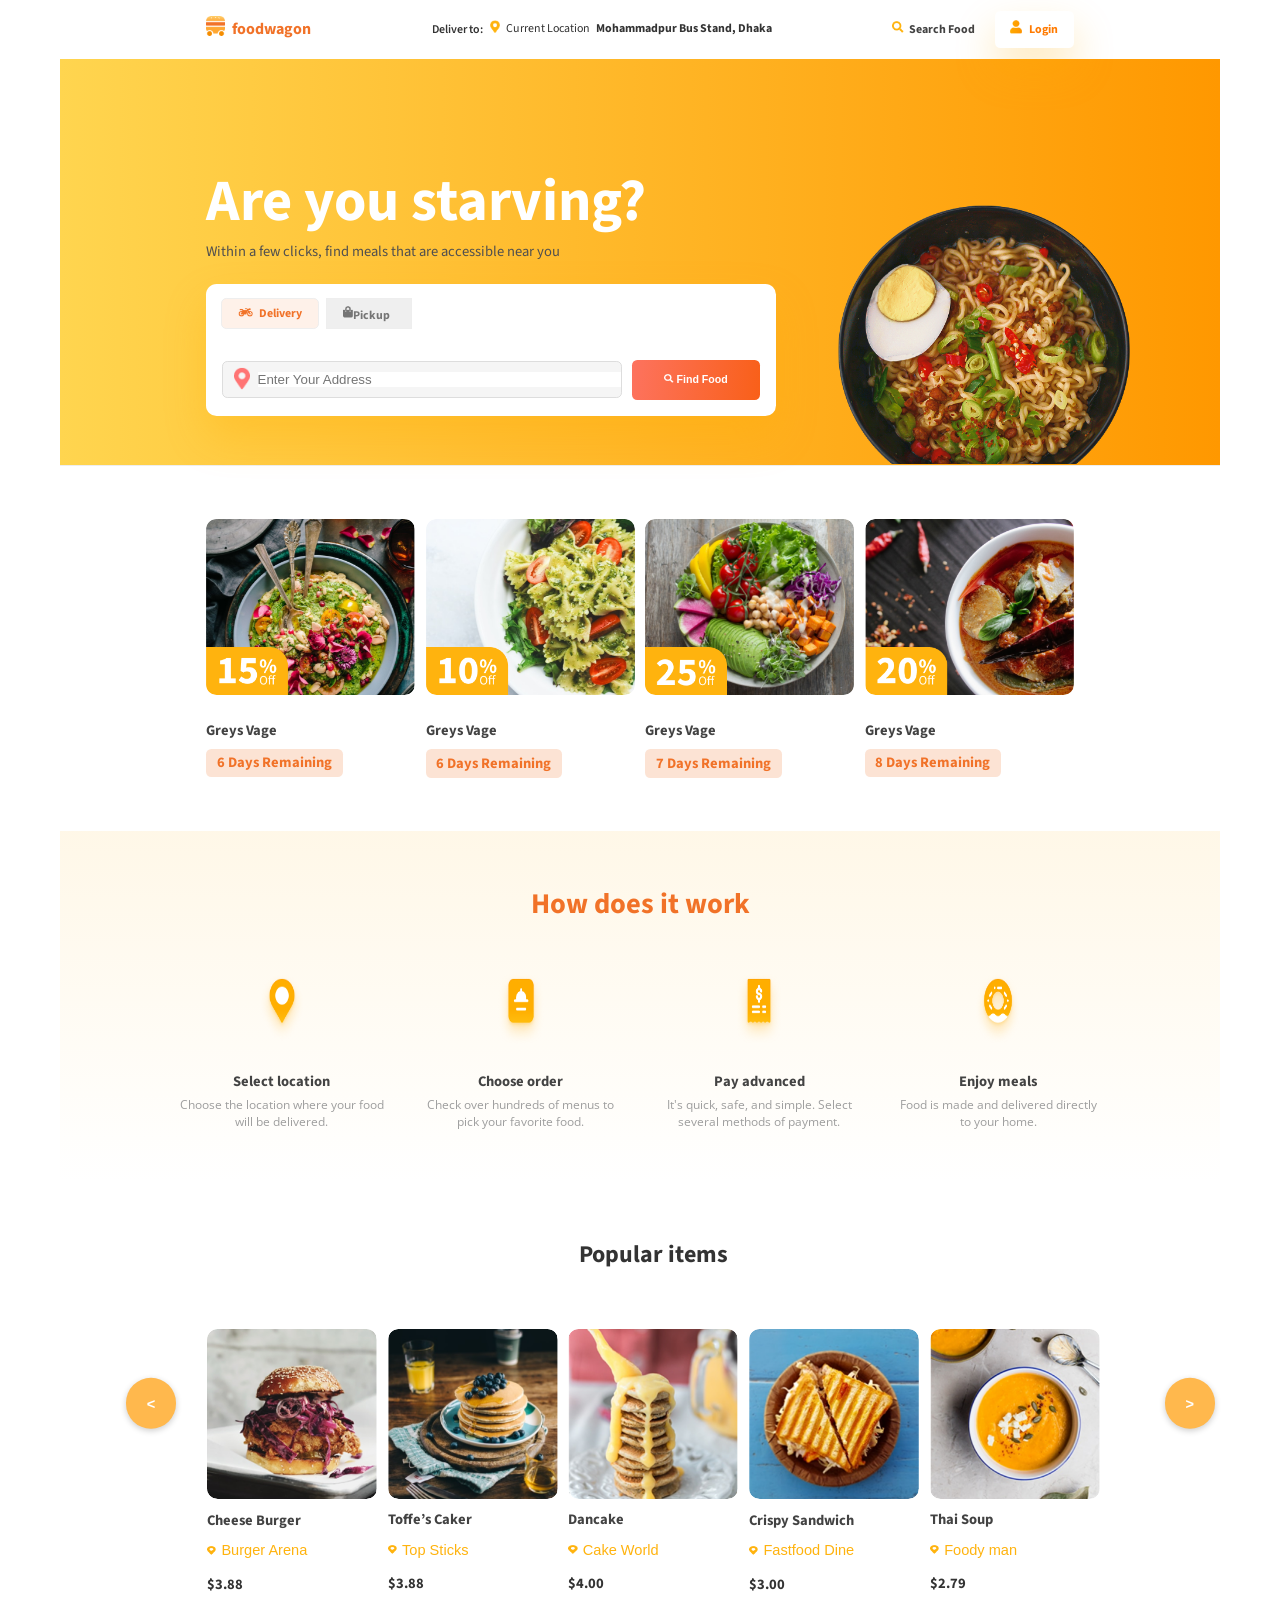
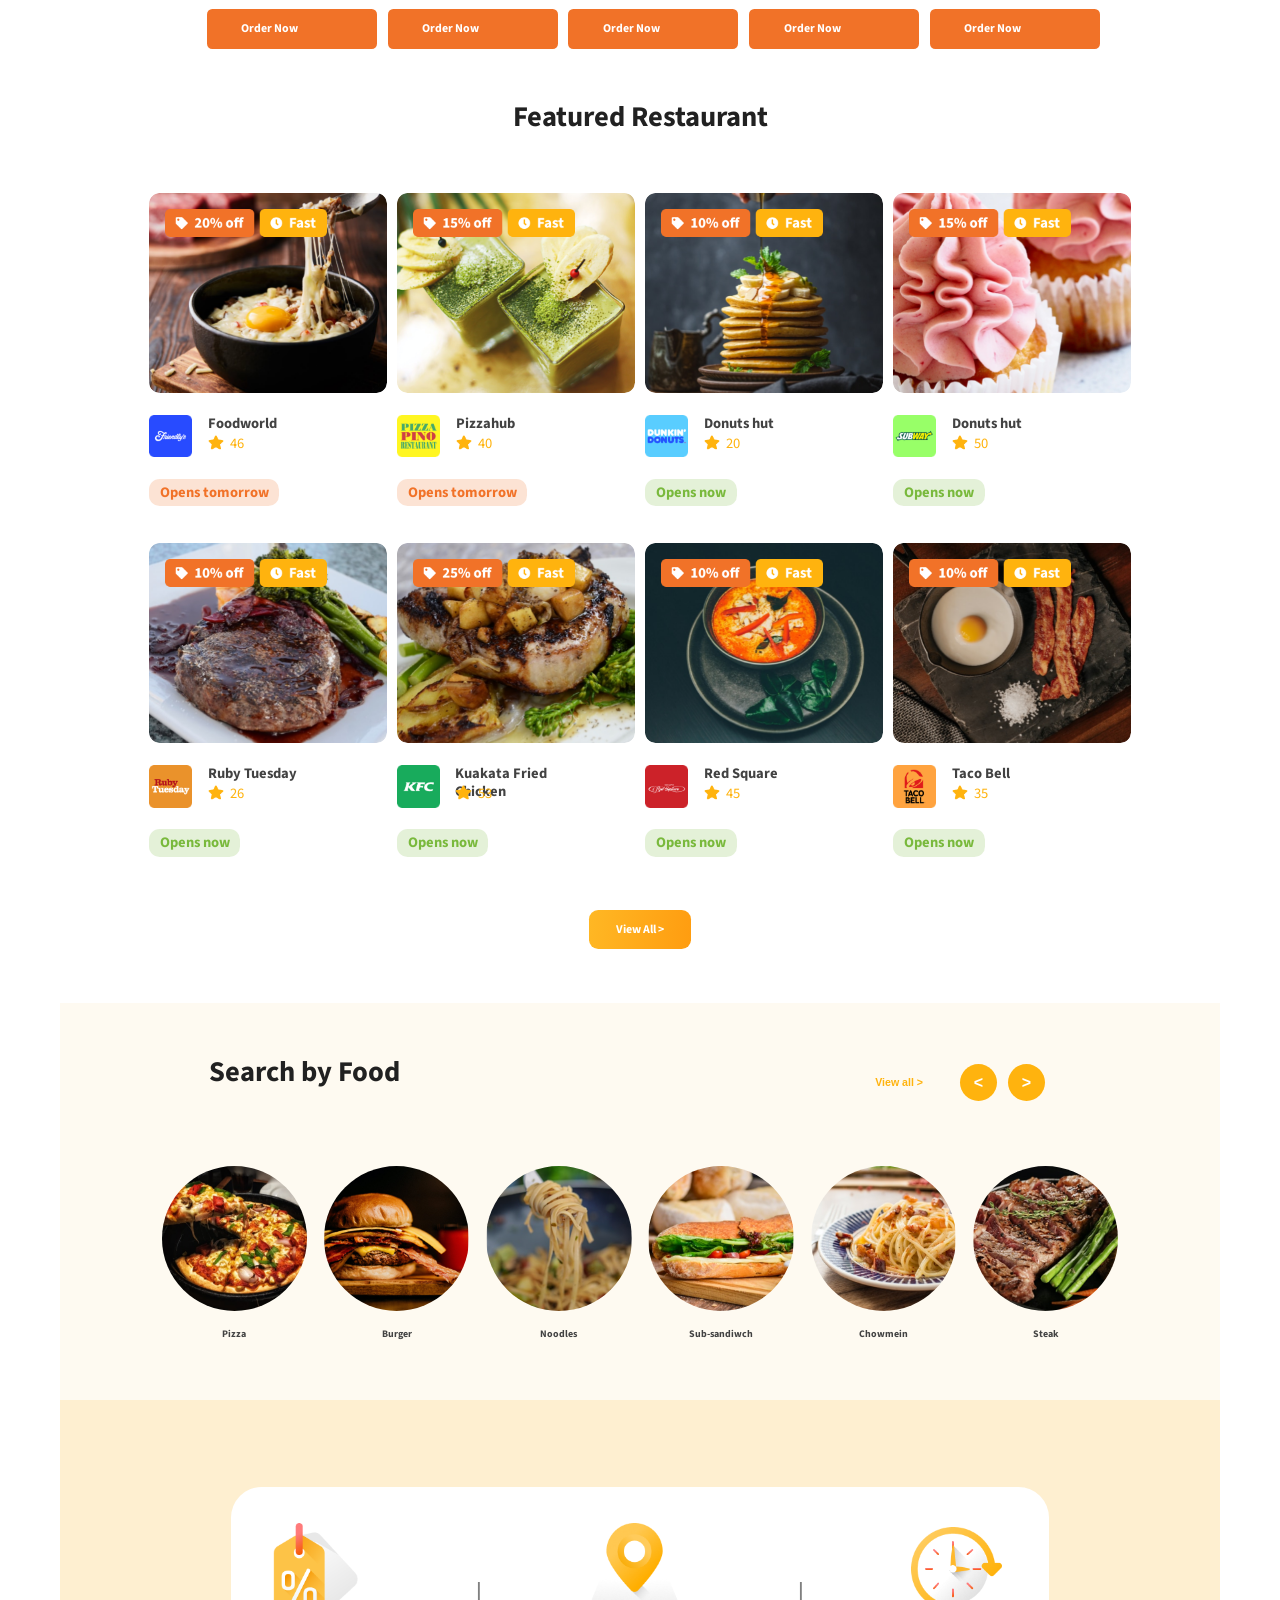
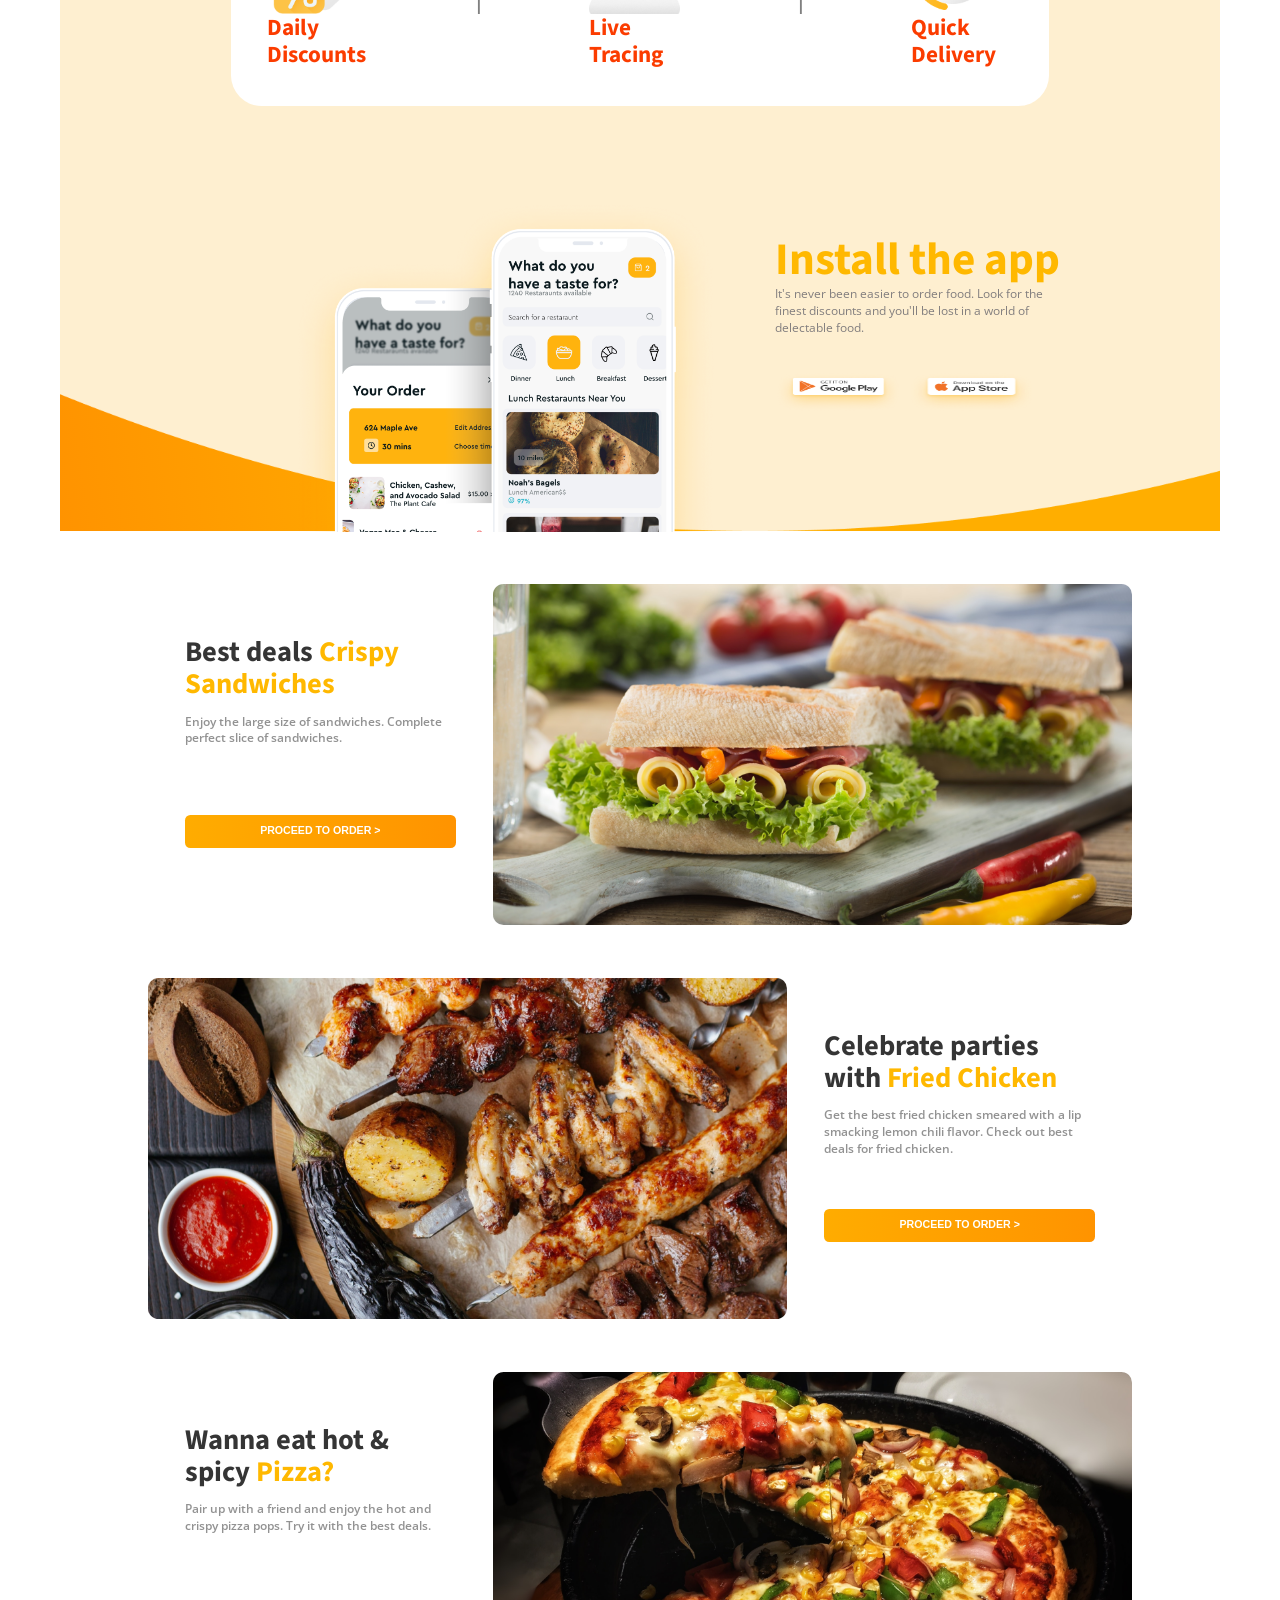
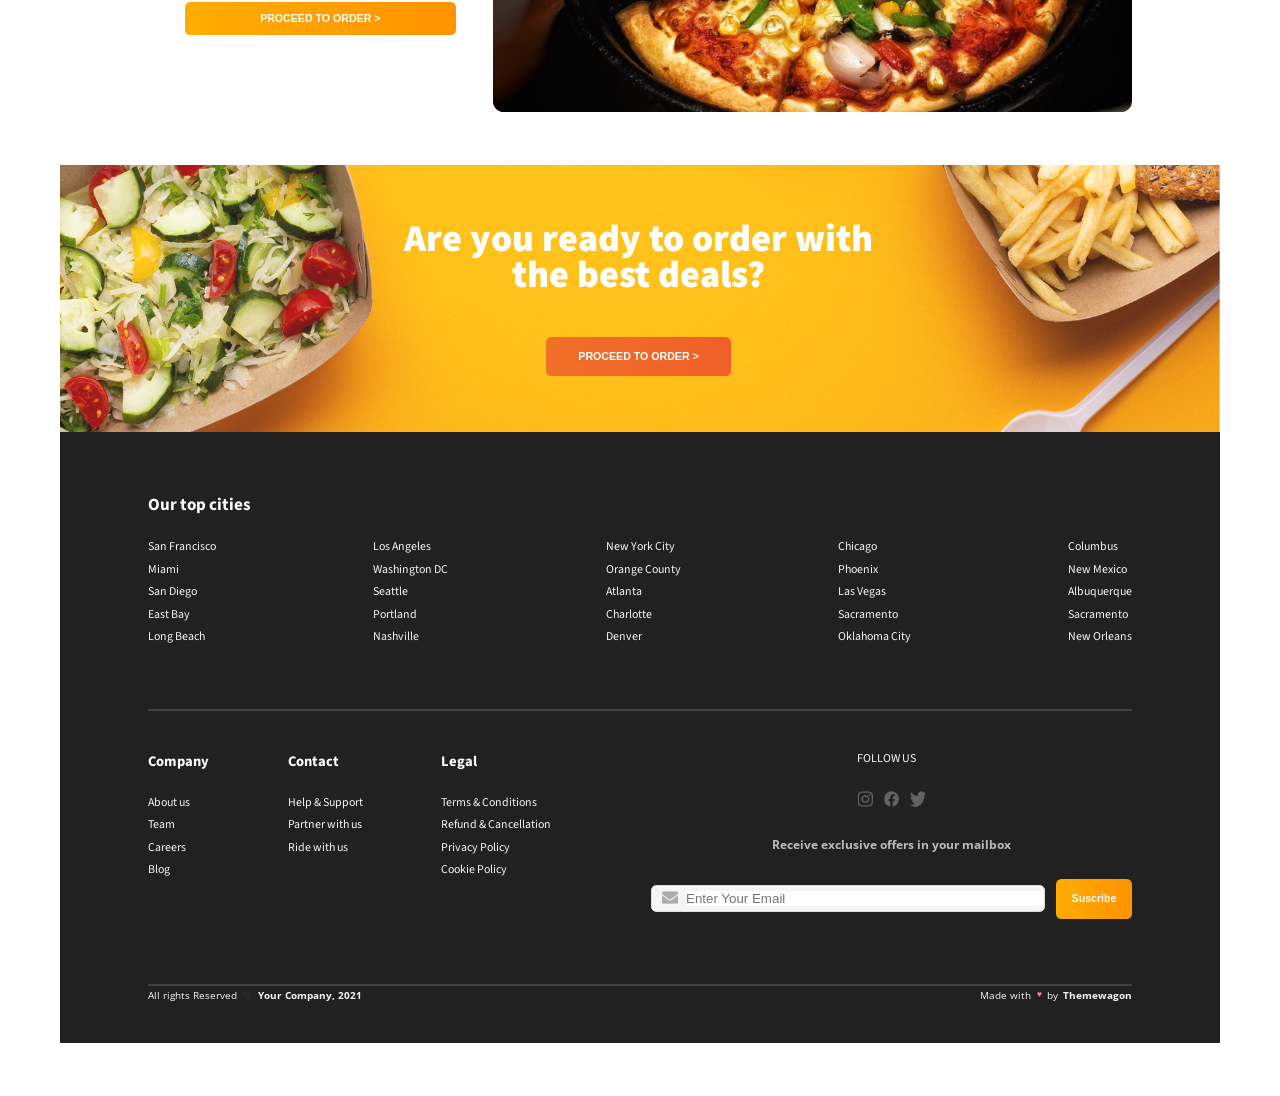
==== commit 5d4917b4: "Mise à jour" ====
--- a/index.html
+++ b/index.html
@@ -3,7 +3,7 @@
 
 <head>
     <meta charset="UTF-8">
-    <title>Section edit</title>
+    <title>FoodWagon</title>
 
     <!-- Google Fonts -->
     <link rel="preconnect" href="https://fonts.googleapis.com">
@@ -1408,9 +1408,9 @@
         
                                     <!--Icon-->
                                     <div class="icons">
-                                        <div class="icon"><img src="C:\Users\HP New\Downloads\CTA\1.png" alt="instagram "></div>
-                                        <div class="icon"><img src="C:\Users\HP New\Downloads\CTA\2.png" alt="facebook "></div>
-                                        <div class="icon"><img src="C:\Users\HP New\Downloads\CTA\3.png" alt=" twitter"></div>
+                                        <div class="icon"><img src="images/CTA/1.png" alt="instagram "></div>
+                                        <div class="icon"><img src="images/CTA/2.png" alt="facebook "></div>
+                                        <div class="icon"><img src="images/CTA/3.png" alt=" twitter"></div>
                                     </div>
         
                                 </div>
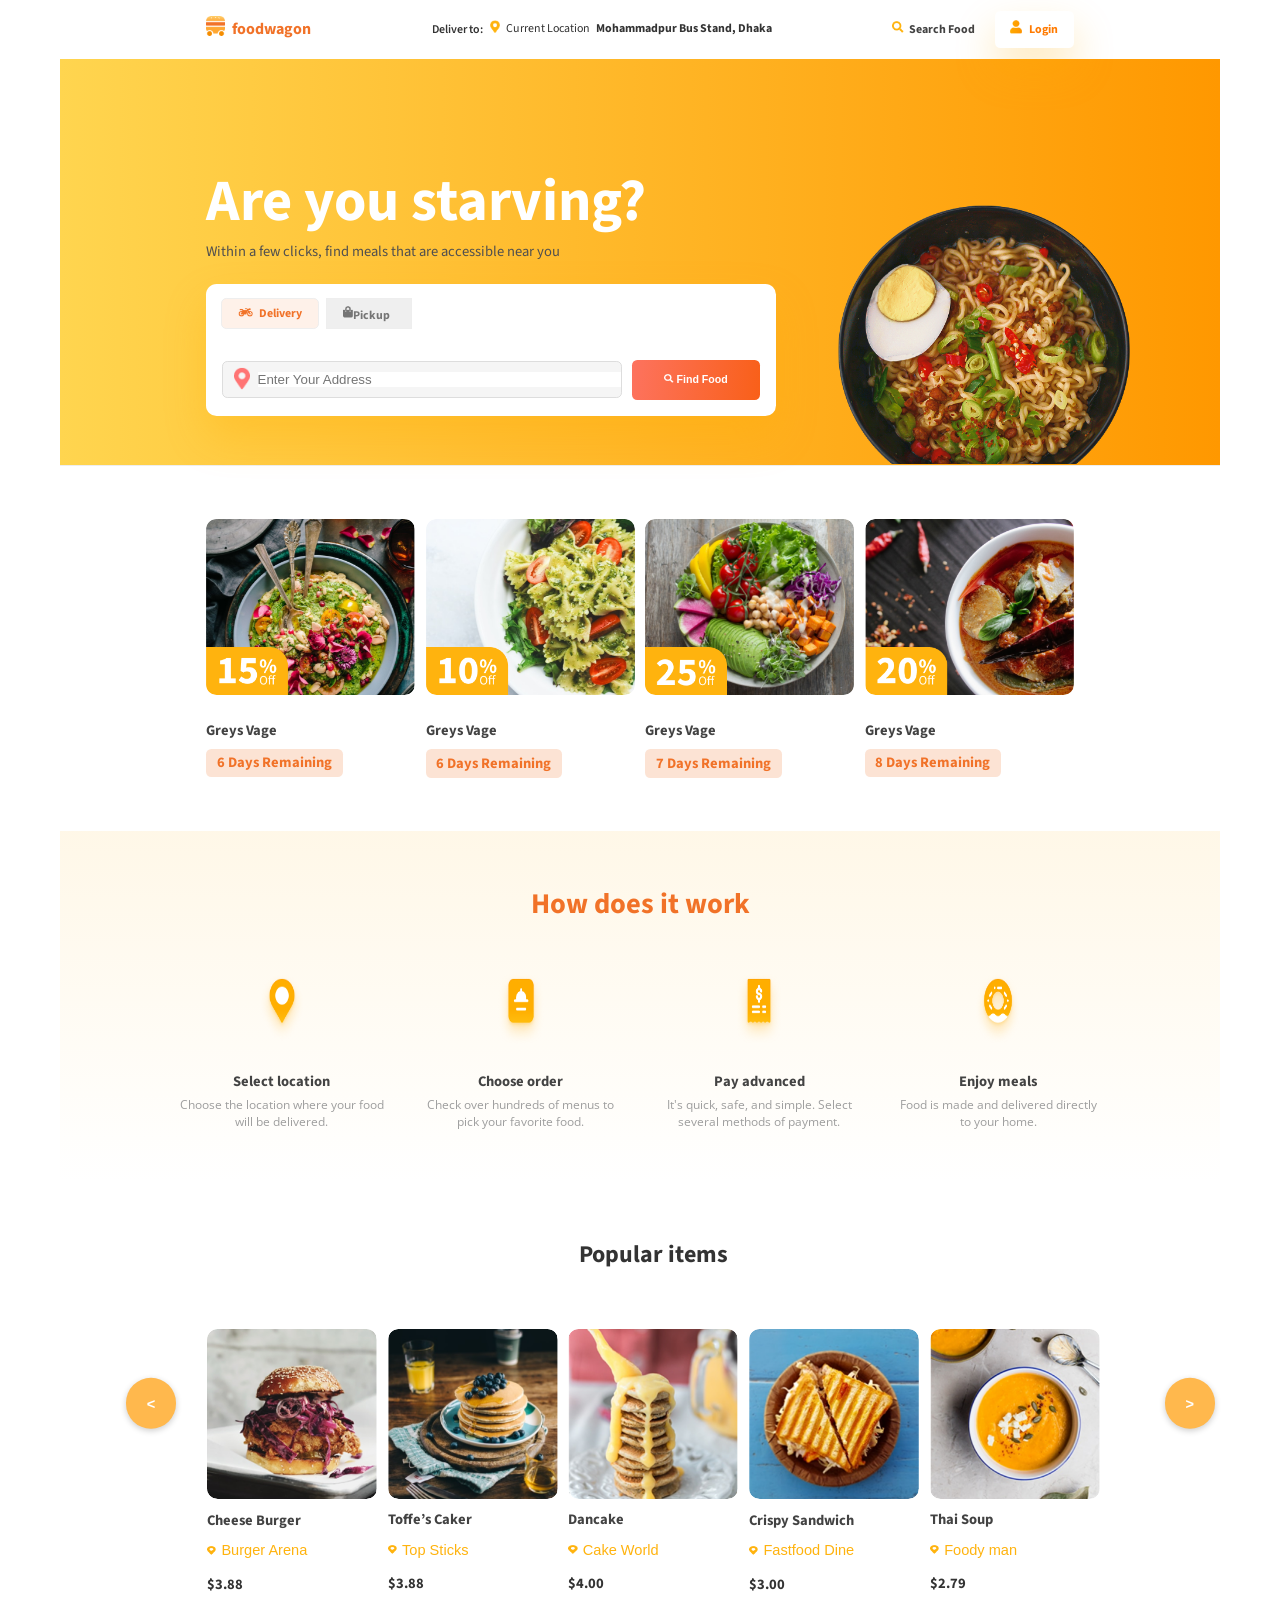
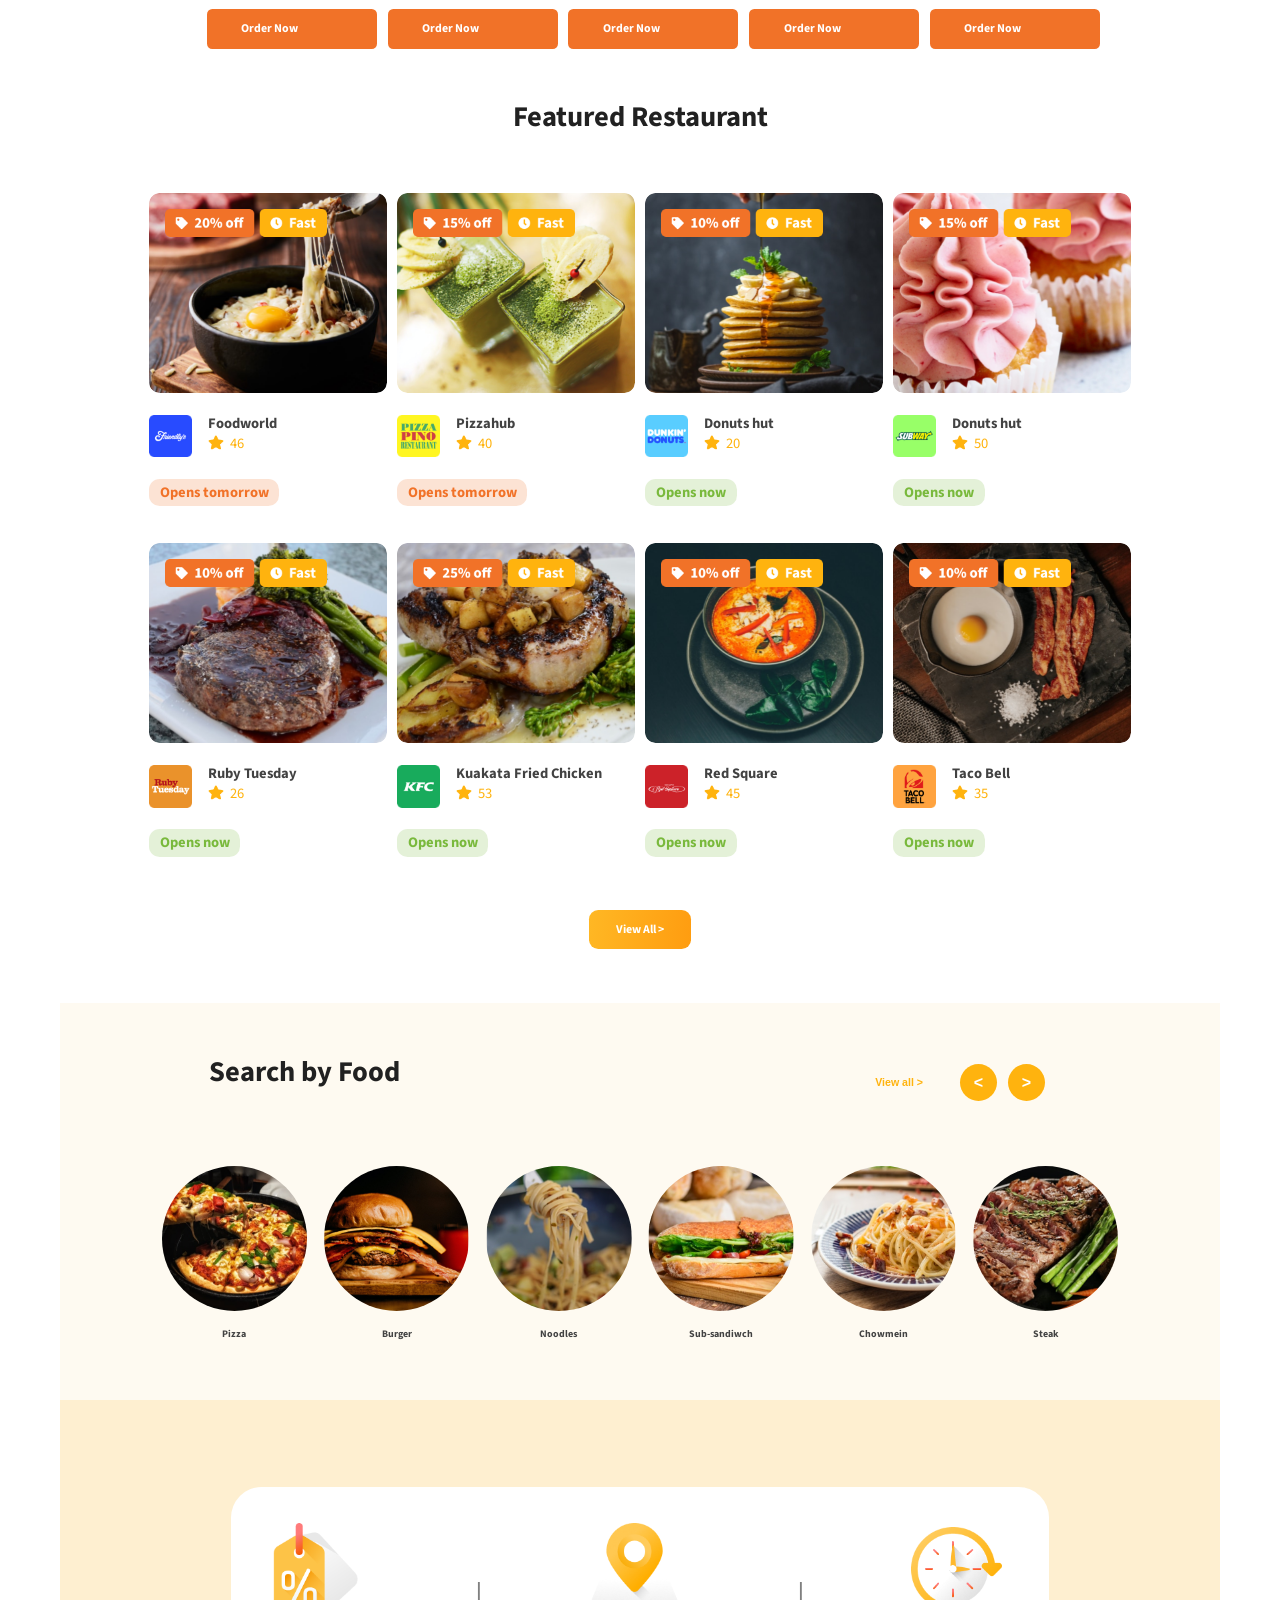
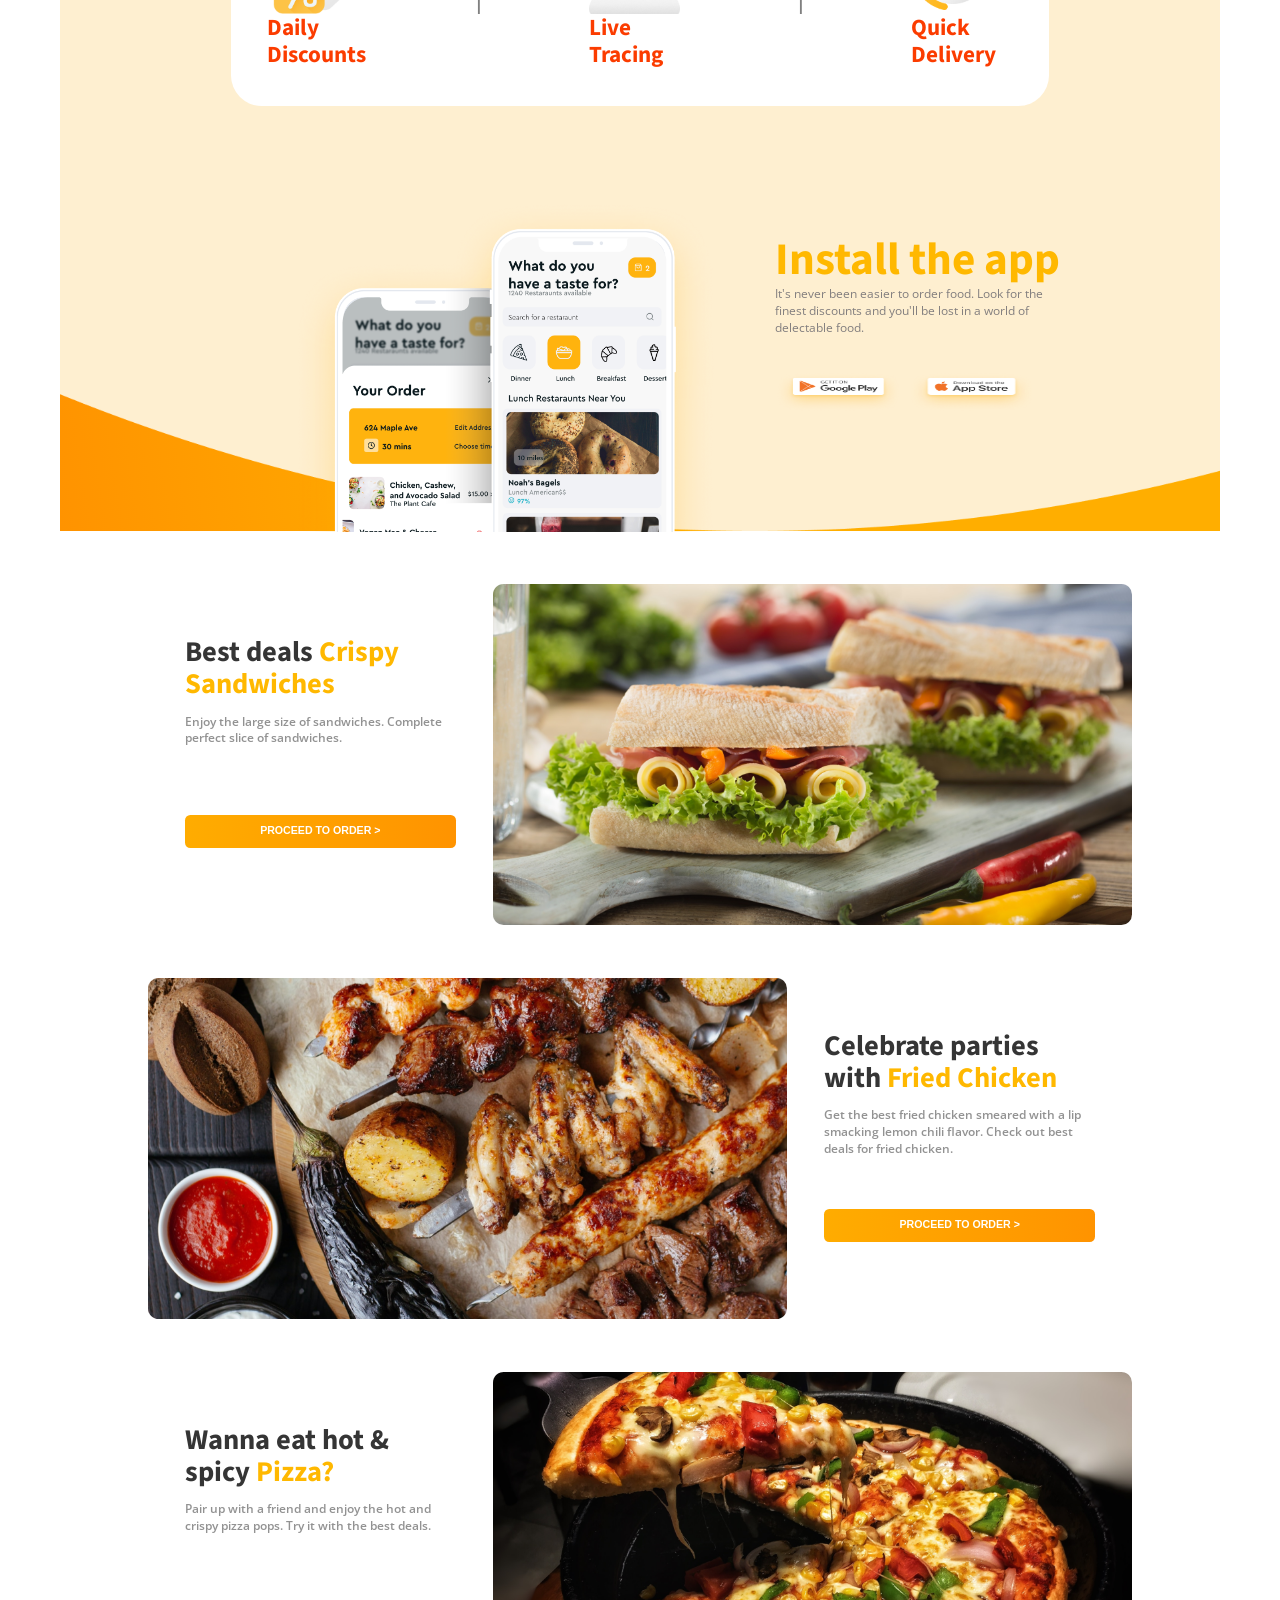
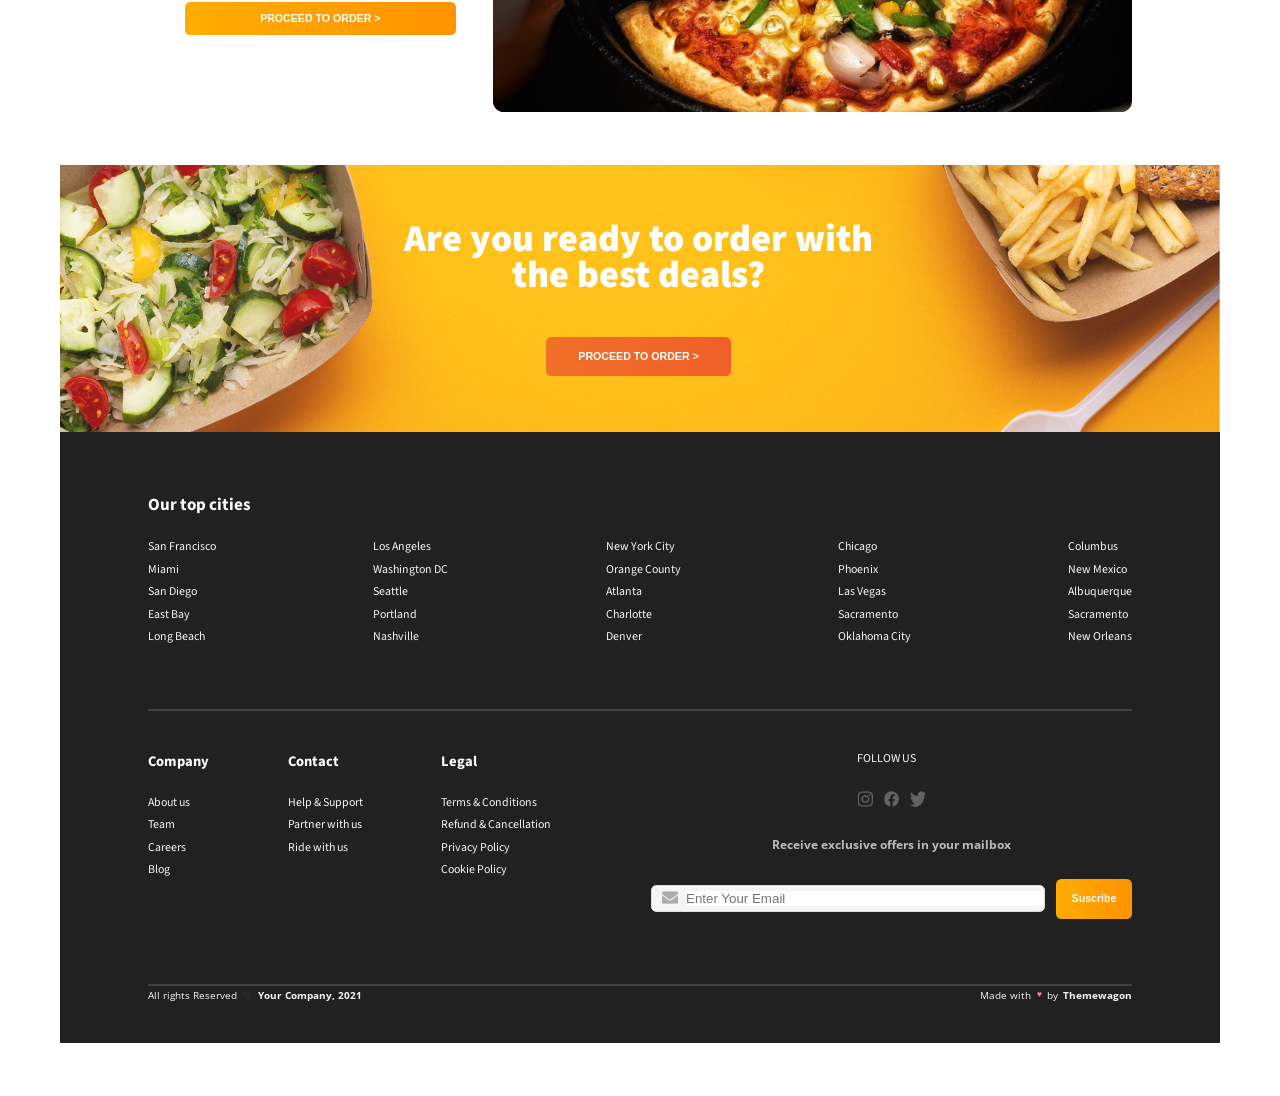
==== commit 99e6bd9c: "Mise à jour" ====
--- a/index.html
+++ b/index.html
@@ -645,7 +645,7 @@
                                 <!--Name + Review-->
                                 <div class="name-review">
                                     <!--Name-->
-                                    <div class="name">Foodworld</div>
+                                    <div class="named">Foodworld</div>
         
                                     <!--Review-->
                                     <div class="review">
@@ -685,7 +685,7 @@
                                 <!--Name + Review-->
                                 <div class="name-review">
                                     <!--Name-->
-                                    <div class="name">Pizzahub</div>
+                                    <div class="named">Pizzahub</div>
         
                                     <!--Review-->
                                     <div class="review">
@@ -723,7 +723,7 @@
                                 <!--Name + Review-->
                                 <div class="name-review">
                                     <!--Name-->
-                                    <div class="name">Donuts hut</div>
+                                    <div class="named">Donuts hut</div>
         
                                     <!--Review-->
                                     <div class="review">
@@ -761,7 +761,7 @@
                                 <!--Name + Review-->
                                 <div class="name-review">
                                     <!--Name-->
-                                    <div class="name">Donuts hut</div>
+                                    <div class="named">Donuts hut</div>
         
                                     <!--Review-->
                                     <div class="review">
@@ -799,7 +799,7 @@
                                 <!--Name + Review-->
                                 <div class="name-review">
                                     <!--Name-->
-                                    <div class="name">Ruby Tuesday</div>
+                                    <div class="named">Ruby Tuesday</div>
         
                                     <!--Review-->
                                     <div class="review">
@@ -837,7 +837,7 @@
                                 <!--Name + Review-->
                                 <div class="name-review">
                                     <!--Name-->
-                                    <div class="name">Kuakata Fried Chicken</div>
+                                    <div class="named">Kuakata Fried Chicken</div>
         
                                     <!--Review-->
                                     <div class="review">
@@ -875,7 +875,7 @@
                                 <!--Name + Review-->
                                 <div class="name-review">
                                     <!--Name-->
-                                    <div class="name">Red Square</div>
+                                    <div class="named">Red Square</div>
         
                                     <!--Review-->
                                     <div class="review">
@@ -913,7 +913,7 @@
                                 <!--Name + Review-->
                                 <div class="name-review">
                                     <!--Name-->
-                                    <div class="name">Taco Bell</div>
+                                    <div class="named">Taco Bell</div>
         
                                     <!--Review-->
                                     <div class="review">
--- a/css/POP.css
+++ b/css/POP.css
@@ -234,11 +234,18 @@
 
 @media (max-width: 600px) {
     .carte {
-        flex: 1 1 100%;/* 1 carte par ligne */
+        flex: 1 1 40%;/* 1 carte par ligne */
         max-width: 50%;
     }
 
     .popular-items .popslider-button {
-        transform: translateY(4050%);
+        transform: translateY(1550%);
+    }
+
+    .name-location .name,
+    .name-location .Location,
+    .price,
+    .button  button{
+        font-size: 10px;
     }
 }
--- a/css/fr.css
+++ b/css/fr.css
@@ -8,7 +8,6 @@
 
 .featured-restaurant-container .title {
     text-align: center;
-    font-family: 'Source Sans Pro', sans-serif;
     font-size: 2.23vw;/*43px */
     font-weight: 700;
     line-height: 112.01%;
@@ -47,7 +46,7 @@
 .CARTE .image-name-review-badge {
     display: flex;
     flex-direction: column;
-    width: 15.9vw; /*197px*/
+    /*width: 15.9vw; /*197px*/
     /*height: 138;*/
     gap: 1.66vw; /*32px;*/
     align-items: flex-start;
@@ -99,7 +98,7 @@
     gap: .2vw; /*4px*/
 }
 
-.name-review .name {
+.name-review .named {
     width: 100%;
     height: 1.35vw; /*26px*/
     line-height: 120%;
@@ -153,55 +152,44 @@
 
 /* Desktop : déjà bon (4 colonnes), on garde ton code existant */
 
-/* Tablette (entre 768px et 1024px) */
+
+
+/* Mobile (en dessous de 768px) */
 @media (max-width: 1024px) {
     .featured-restaurant-container .cards {
-        grid-template-columns: repeat(2, 1fr);/* 2 cartes par ligne */
-        grid-auto-rows: auto;/* laisse la hauteur s'adapter */
-        width: 42% ;
-        gap:3.32vw 1.83vw;
-        
+        /*grid-template-columns: 1fr; /* 1 carte par ligne */
+        /*gap: 8vw;*/
+        grid-template-columns: repeat(2, 1fr); /* 2 cartes par ligne */
+        grid-auto-rows: auto;
+        gap: 5.32vw 1.83vw;
+        width: 76%;
     }
 
     .cards .CARTE {
-        width: 100%;/* occupe la largeur de la colonne */
-    }
-
-    .food-photo {
-        object-fit: contain;
-        height: 90%;
-    }
-    
-    .food-photo img{
-        width: 100%;
-        height: auto;
-    }
-}
-
-/* Mobile (en dessous de 768px) */
-@media (max-width: 600px) {
-    .featured-restaurant-container .cards {
-        grid-template-columns: 1fr; /* 1 carte par ligne */
-        grid-auto-rows: auto;
-        gap: 8vw;
-    }
-
-    .cards .CARTE {
-        height: 145%;
-        align-items: center;
+        width: 100%; /* occupe la largeur de la colonne */
+        height: 135%;
+        /*align-items: center;*/
     }
 
     .name-review {
         width: 100%;
     }
 
-         .food-photo {
-             object-fit: contain;
-             height: 56%;
-         }
+    .food-photo {
+        object-fit: contain;
+        height: 56%;
+    }
     
-         .food-photo img {
-             width: 100%;
-             height: auto;
-         }
+    .food-photo img {
+        width: 100%;
+        height: auto;
+    }
+
+    .featured-restaurant-container .title {
+        font-size: 4vw;
+    }
+
+    .CARTE .image-name-review-badge {
+        font-size: 10px;
+    }
 }
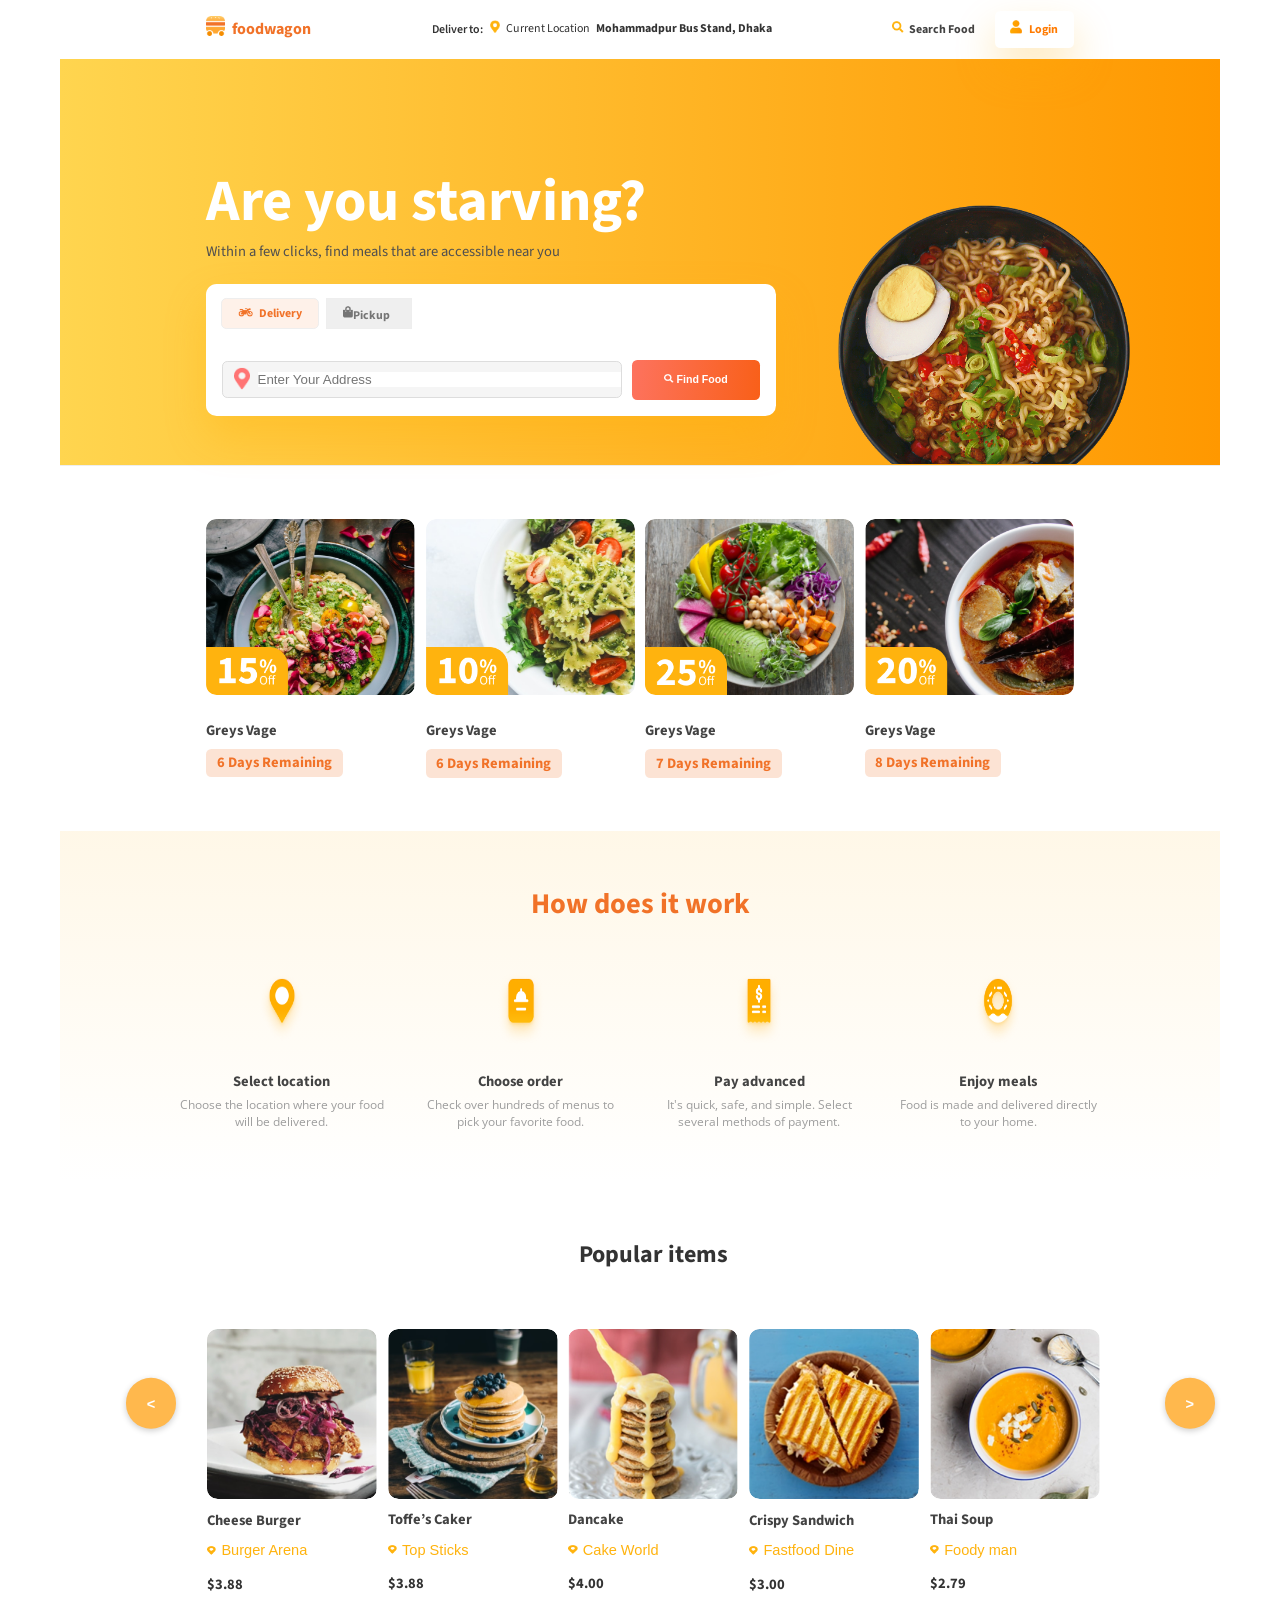
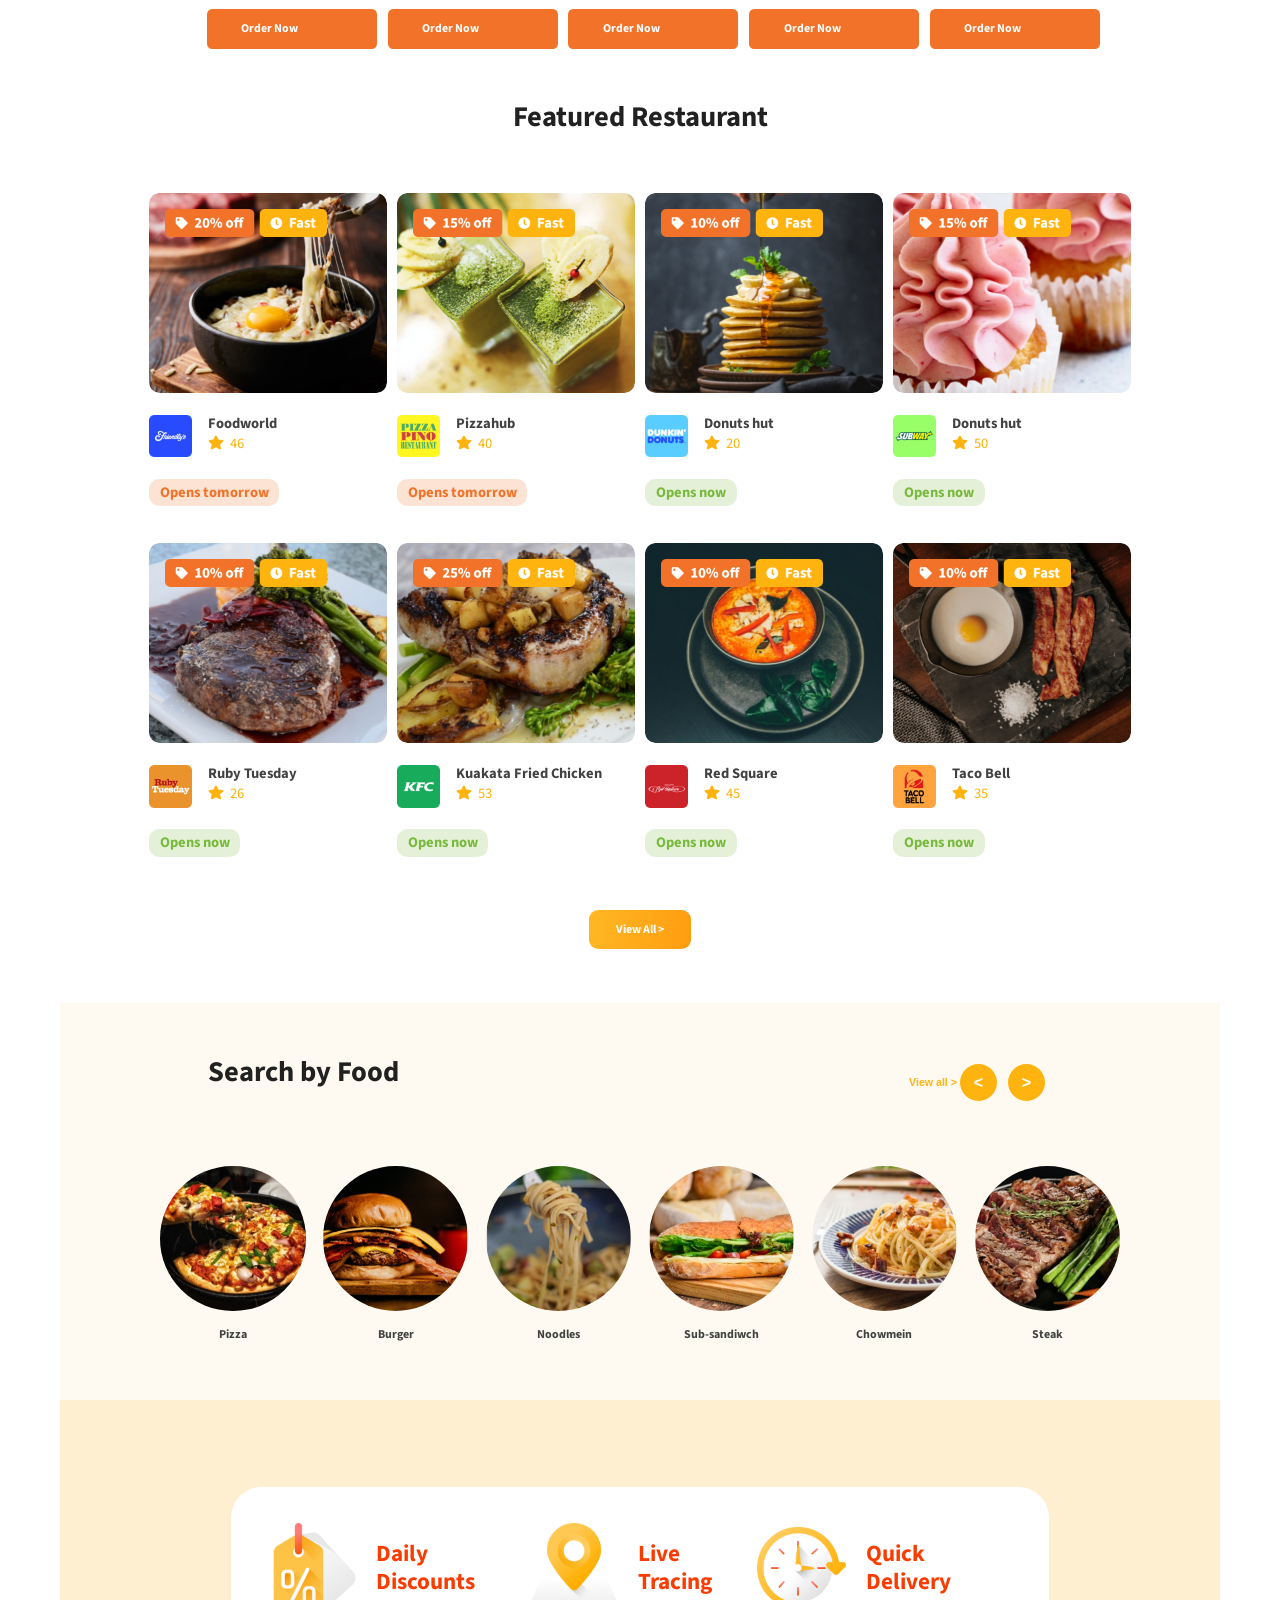
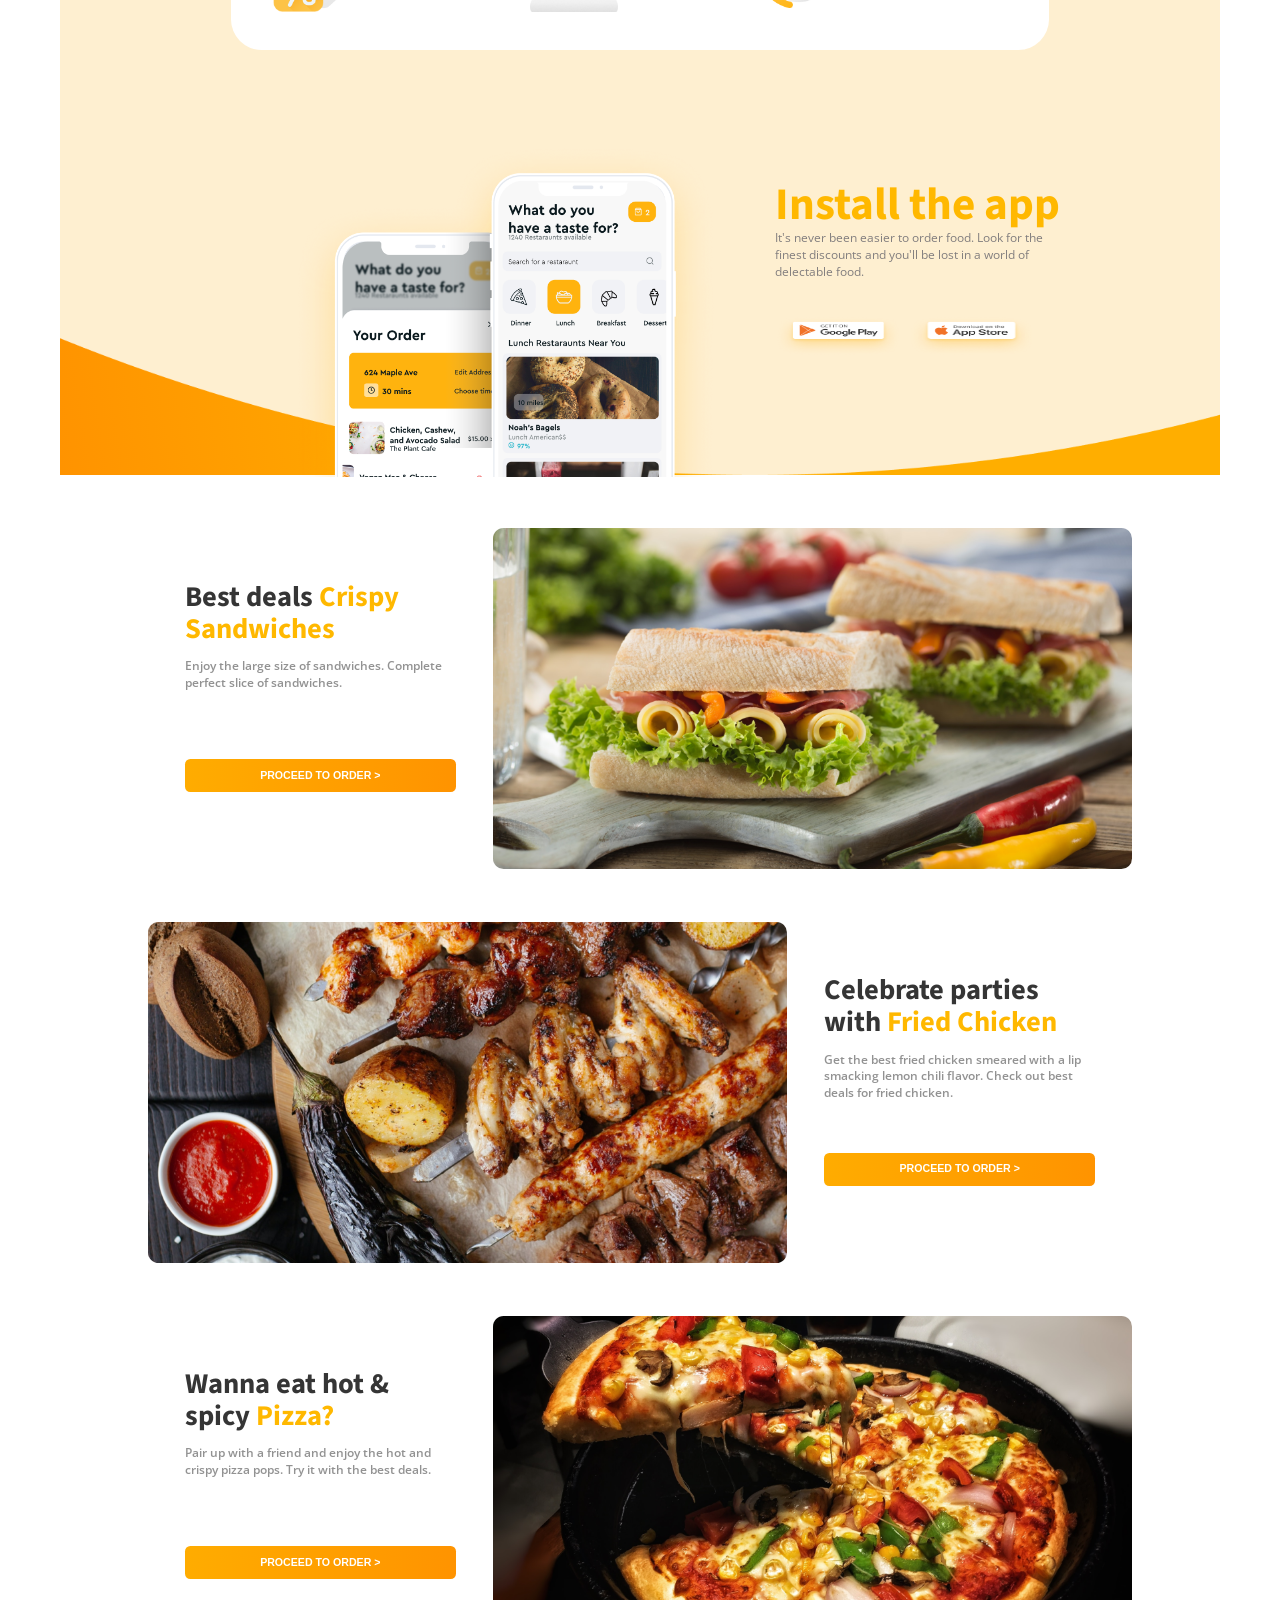
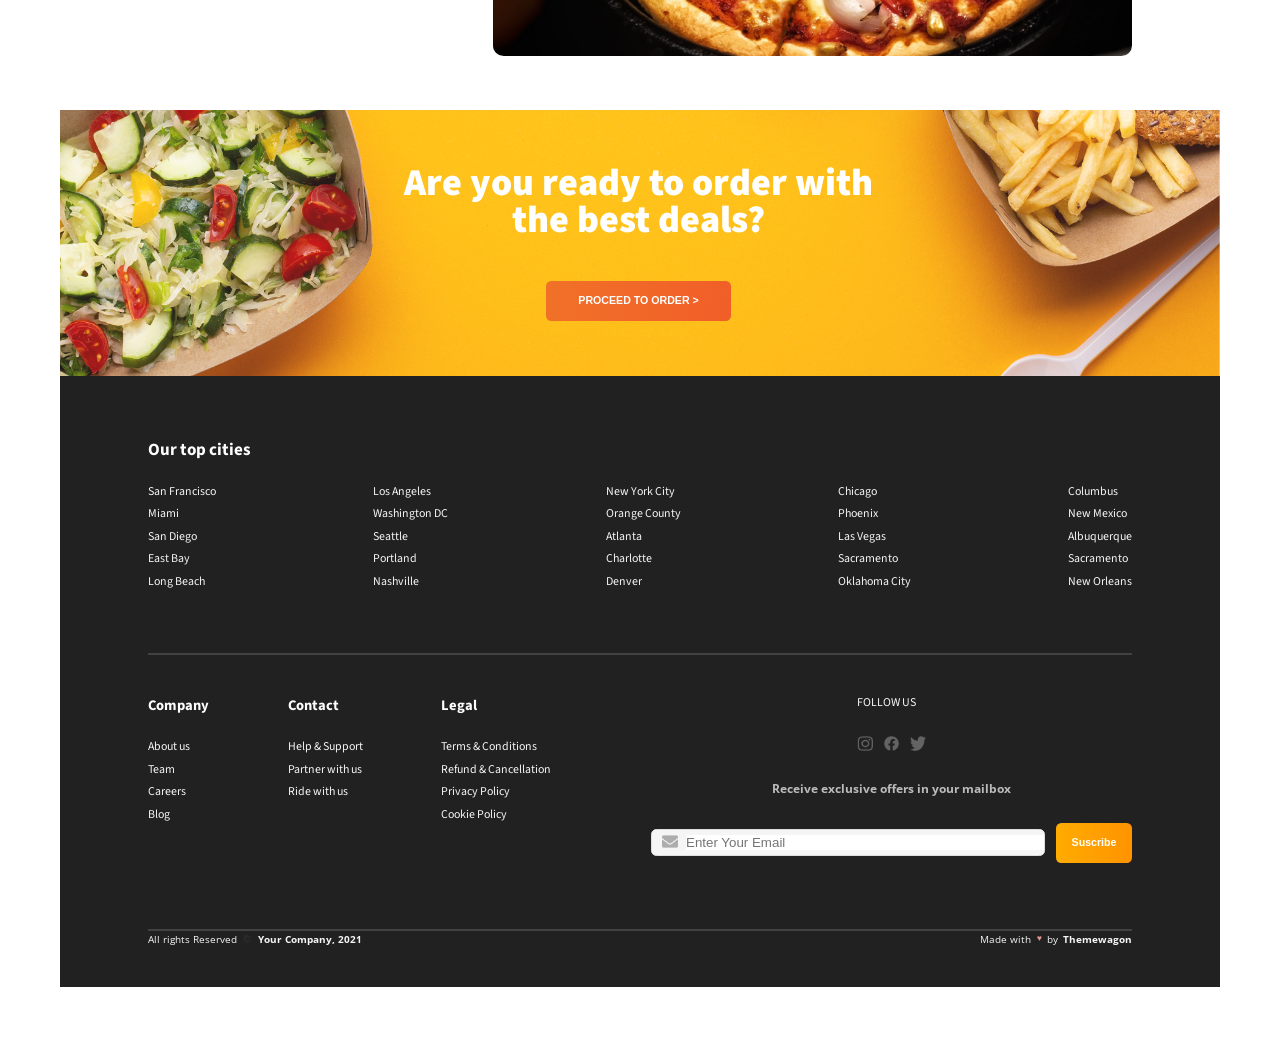
==== commit 42a11a25: "Mise à jour" ====
--- a/index.html
+++ b/index.html
@@ -1080,7 +1080,9 @@
                         </div>
         
                         <!--HR-->
-                        <div class="sfa-HR"><span>|</span></div>
+                        <!--div class="sfa-HR"><span>|</span></div-->
+                        <div class="sfa-HR"><span> </span></div>
+
         
                         <!--2-->
                         <div class="sfa-card">
@@ -1094,7 +1096,8 @@
                         </div>
         
                         <!--HR-->
-                        <div class="sfa-HR"><span>|</span></div>
+                        <!--div class="sfa-HR"><span>|</span></div-->
+                        <div class="sfa-HR"><span> </span></div>
         
                         <!--3-->
                         <div class="sfa-card">
--- a/css/HowDoes.css
+++ b/css/HowDoes.css
@@ -112,6 +112,10 @@
         /* 2 cartes par ligne */
         max-width: 50%;
     }
+
+    .container .how-title {
+        font-size: 5vw;
+    }
 }
 
 @media (max-width: 600px) {
--- a/css/fr.css
+++ b/css/fr.css
@@ -186,10 +186,23 @@
     }
 
     .featured-restaurant-container .title {
-        font-size: 4vw;
+        font-size: 5vw;
     }
 
     .CARTE .image-name-review-badge {
         font-size: 10px;
+        gap: 2.5vw;
+    }
+
+    .image-name-review .name-review {
+        gap: 1vw;
+    }
+
+    .featured-restaurant-container .button {
+        width: 30%;
+    }
+
+    .button .text {
+        font-size: 10px;
     }
 }
--- a/css/SFARES.css
+++ b/css/SFARES.css
@@ -35,7 +35,7 @@
     font-size: clamp(12px, 2.23vw, 43px); /*43px*/
     line-height: 112.00000000000001%;
     text-align: center;
-    width: 15.07vw; /*290px*/
+    /*width: 15.07vw; /*290px*/
     height: 2.49vw; /*48px*/
     color: #212121;
 }
@@ -45,7 +45,8 @@
 
 .Header .sfa-buttons {
     display: flex;
-    width: 15.35vw;/*295.5px*/
+    /*width: 15.35vw;/*295.5px*/
+    gap: 3px;
     height: 100%;
     justify-content: space-between;
 }
@@ -140,8 +141,8 @@
     align-items: center;
     gap: 1.35vw; /*26px*/
     font-weight: 700;
-    width: 11.33vw; /*218px*/
-    height: 14.03vw; /*270px*/
+    /*width: 11.33vw; /*218px*/
+    /*height: 14.03vw; /*270px*/
 
 }
 
@@ -165,7 +166,7 @@
     height: 1.35vw; /*26px*/
     text-align: center;
     /*font-size: 1.14%; /*22px*/
-    font-size: clamp(10px, 1.14%, 22px);
+    font-size: clamp(12px, 1.14%, 22px);
     line-height: 120%;
     color: #424242;
 }
@@ -194,11 +195,11 @@
     align-items: center;
 }
 
-.saf-cards .sfa-card {
-    display: flex;
-    width: 16.552vw; /*318px*/
-    height: 7.06vw; /*136px*/ 
-    gap: 1.55; /*30px*/
+.sfa-cards .sfa-card {
+    display: flex;
+    /*width: 16.552vw; /*318px*/
+    /*height: 7.06vw; /*136px*/ 
+    gap: 1.55vw; /*30px*/
     border-radius: 1.4vw; /*27px*/
     justify-content: center;
     align-items: center;
@@ -232,7 +233,7 @@
     font-weight: 700;
     font-size: clamp(10px, 1.81vw, 35px); /*35px*/
     line-height: 120%;
-    width: 7.9vw; /*152*/
+    /*width: 7.9vw; /*152*/
     height: 4.36vw; /*84px*/
     /*color: linear-gradient(92.84deg, #FB3C00 -47.72%, #FFB800 136.81%);*/
     color: #FB3C00;
@@ -352,35 +353,44 @@
 
 
 
+
 @media (max-width: 1024px) {
-
-
-    .sfa-items {
-        flex-wrap: wrap;
-        justify-content: center;
-        flex: 0 0 11.33vw; /* base ~218px, mais flexible */
-        gap: 9.35vw;
-
+    .Header .sfa-title {
+        font-size: 4.5vw;
+    }
+
+    button span {
+        font-size: 8px;
+    }
+
+    .sfa-slider-button .sfa-arrow {
+        font-size: 10px;
+    }
+
+
+    .sfa-title-items-button .sfa-items {
+            flex-wrap: wrap;
+            justify-content: center;
+            flex: 0 0 11.33vw; /* base ~218px, mais flexible */
+            gap: 3.5vw;
+    
     }
 
     .sfa-item {
-        flex: 1 1 25%;/* 2 cartes par ligne */
-        max-width: 25%;
-    }
-
-}
-
-@media (max-width: 600px) {
-
-    .sfa-item {
-        flex: 1 1 35%;/* 2 carte par ligne */
-        max-width: 35%;
+        flex: 1 1 25%;/* 2 carte par ligne */
+        max-width: 30%;
+    }
+
+    .sfafood-photo {
+        height: 15vw;
     }
 
     .sfa-features .sfa-cards {
         flex-direction: column; /* deviens une colonne */
         gap: 1.5rem;
-        width: 35%;
+        width: 50%;
+        justify-content: center;
+        margin: auto;
     }
     
     /* HR devient une ligne horizontale */
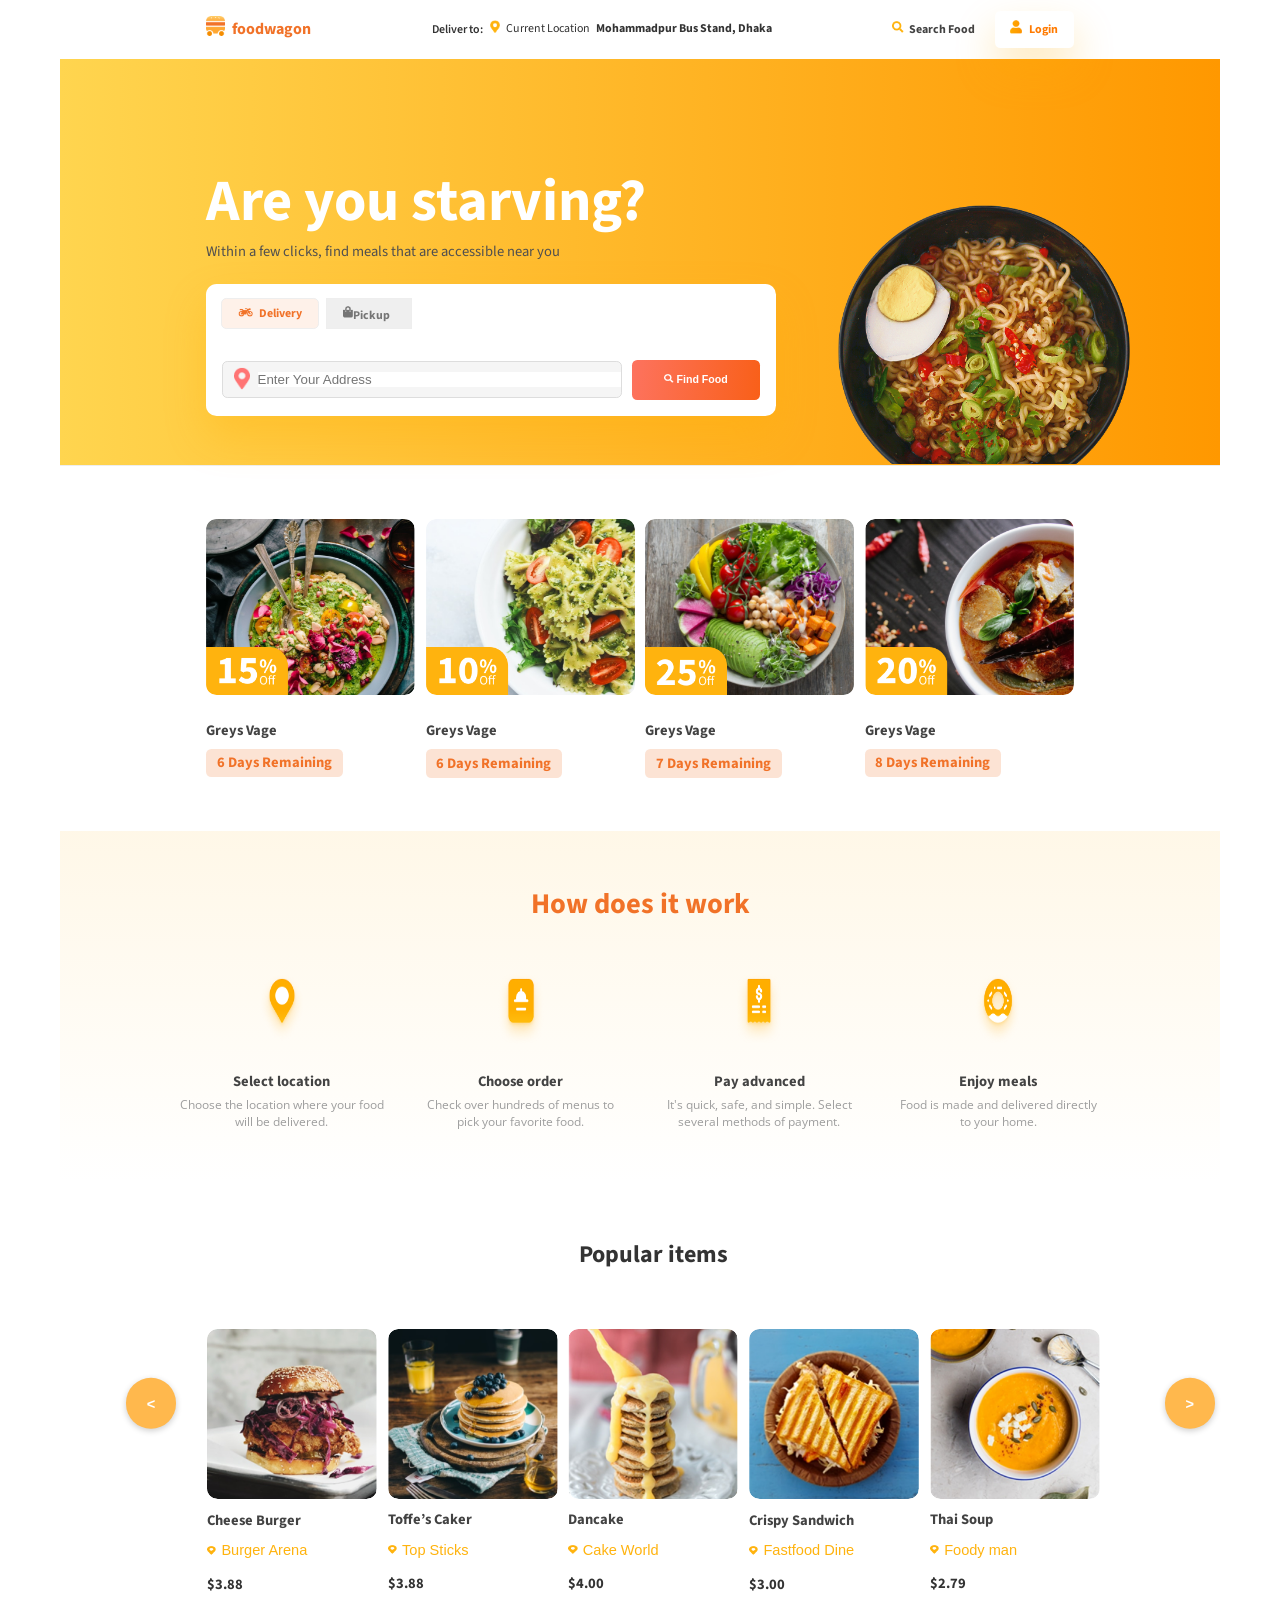
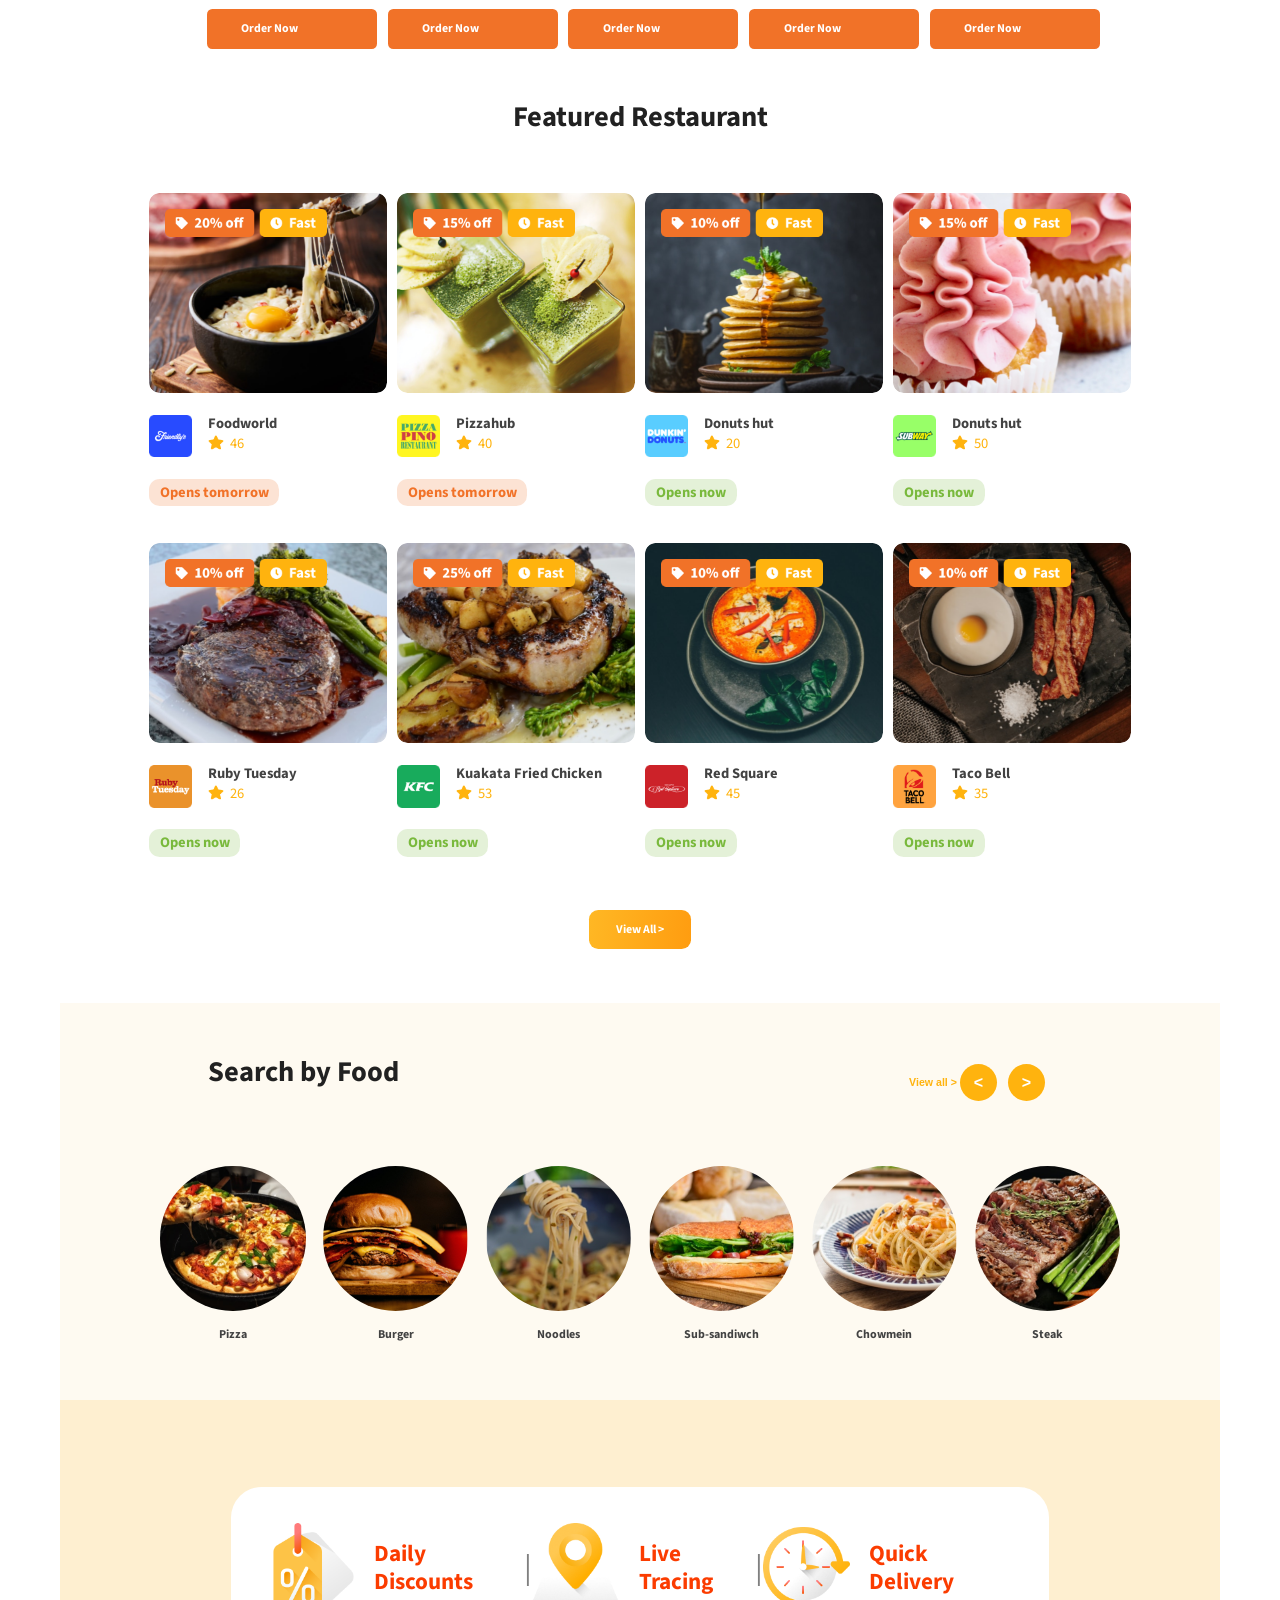
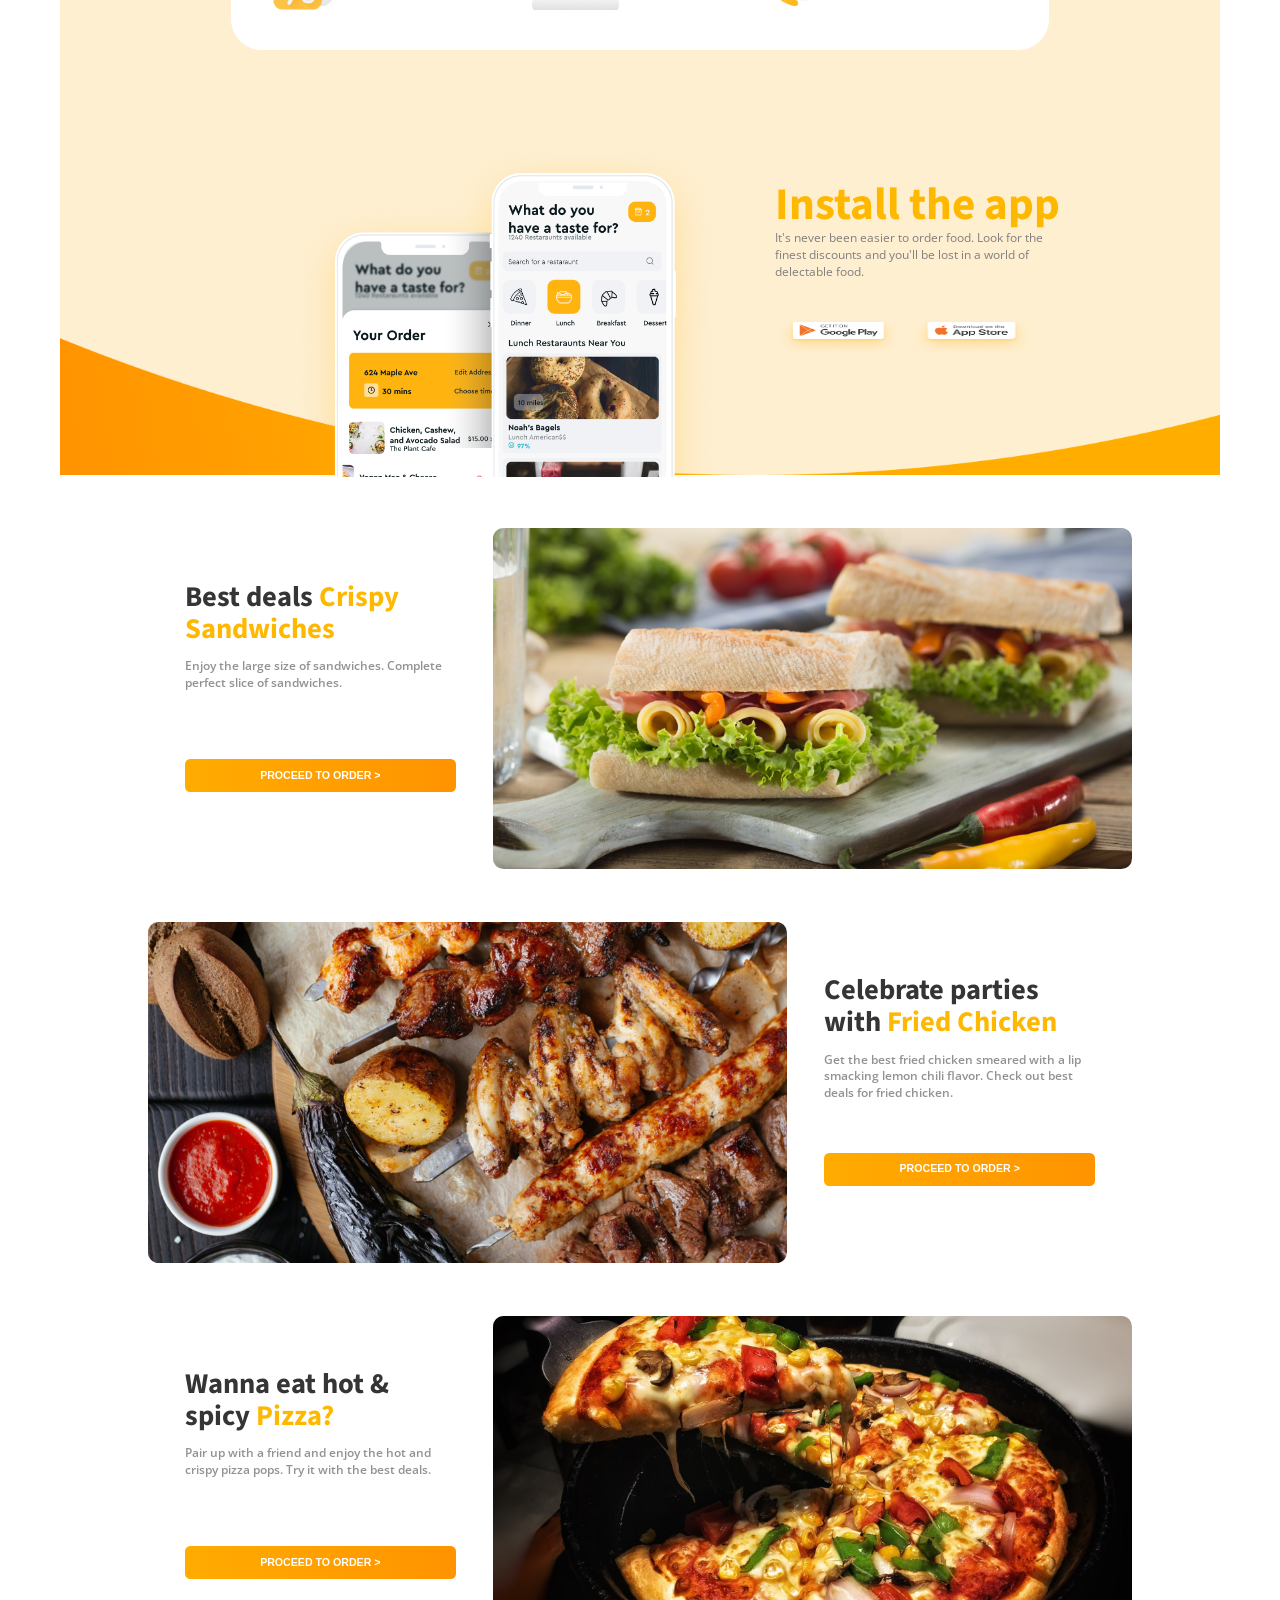
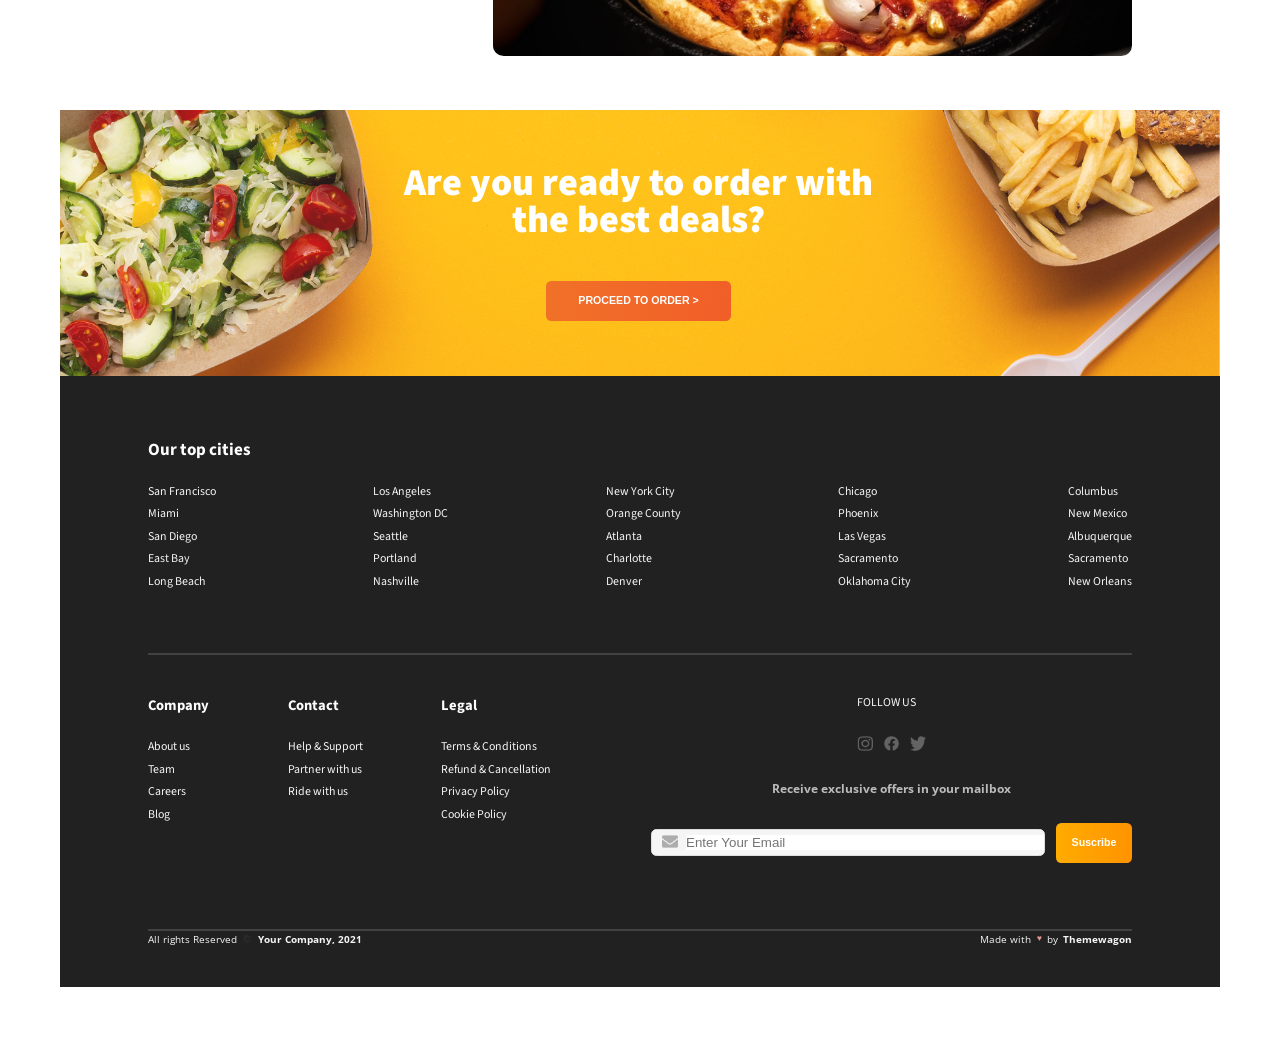
==== commit 74b7bc03: "Mise à jour" ====
--- a/index.html
+++ b/index.html
@@ -1080,8 +1080,8 @@
                         </div>
         
                         <!--HR-->
-                        <!--div class="sfa-HR"><span>|</span></div-->
-                        <div class="sfa-HR"><span> </span></div>
+                        <!--div class="sfa-HR"><span></span></div-->
+                        <div class="sfa-HR"><span>|</span></div>
 
         
                         <!--2-->
@@ -1096,8 +1096,8 @@
                         </div>
         
                         <!--HR-->
-                        <!--div class="sfa-HR"><span>|</span></div-->
-                        <div class="sfa-HR"><span> </span></div>
+                        <!--div class="sfa-HR"><span></span></div-->
+                        <div class="sfa-HR"><span>|</span></div>
         
                         <!--3-->
                         <div class="sfa-card">
--- a/css/SFARES.css
+++ b/css/SFARES.css
@@ -385,23 +385,7 @@
         height: 15vw;
     }
 
-    .sfa-features .sfa-cards {
-        flex-direction: column; /* deviens une colonne */
-        gap: 1.5rem;
-        width: 50%;
-        justify-content: center;
-        margin: auto;
-    }
-    
-    /* HR devient une ligne horizontale */
-    .sfa-cards .sfa-HR span {
-        content: "";
-        display: block;
-        width: 100%; /* longueur de la barre */
-        height: 2px;
-        background: grey;
-        margin: 0.5rem auto;
-    }
+   
 
     .sfa-avant {
         flex-direction: column;
@@ -429,17 +413,20 @@
     }
 
     .sfa-text-button .bloctextinstall {
+        display: flex;
+        flex-direction: column;
+        gap: 1vw;
         width: 100%; /*=432px*/
         height: 100%; /*163*/
         }
 
         .bloctextinstall h1 {
-            font-size: 1.53vw;/*68px*/
+            font-size: 3.5vw;/*68px*/
             line-height: 100%;
         }
     
         .bloctextinstall p {
-            font-size: .43vw;/*18px*/
+            font-size: 10px;/*18px*/
             line-height: 100%;
         }
 
